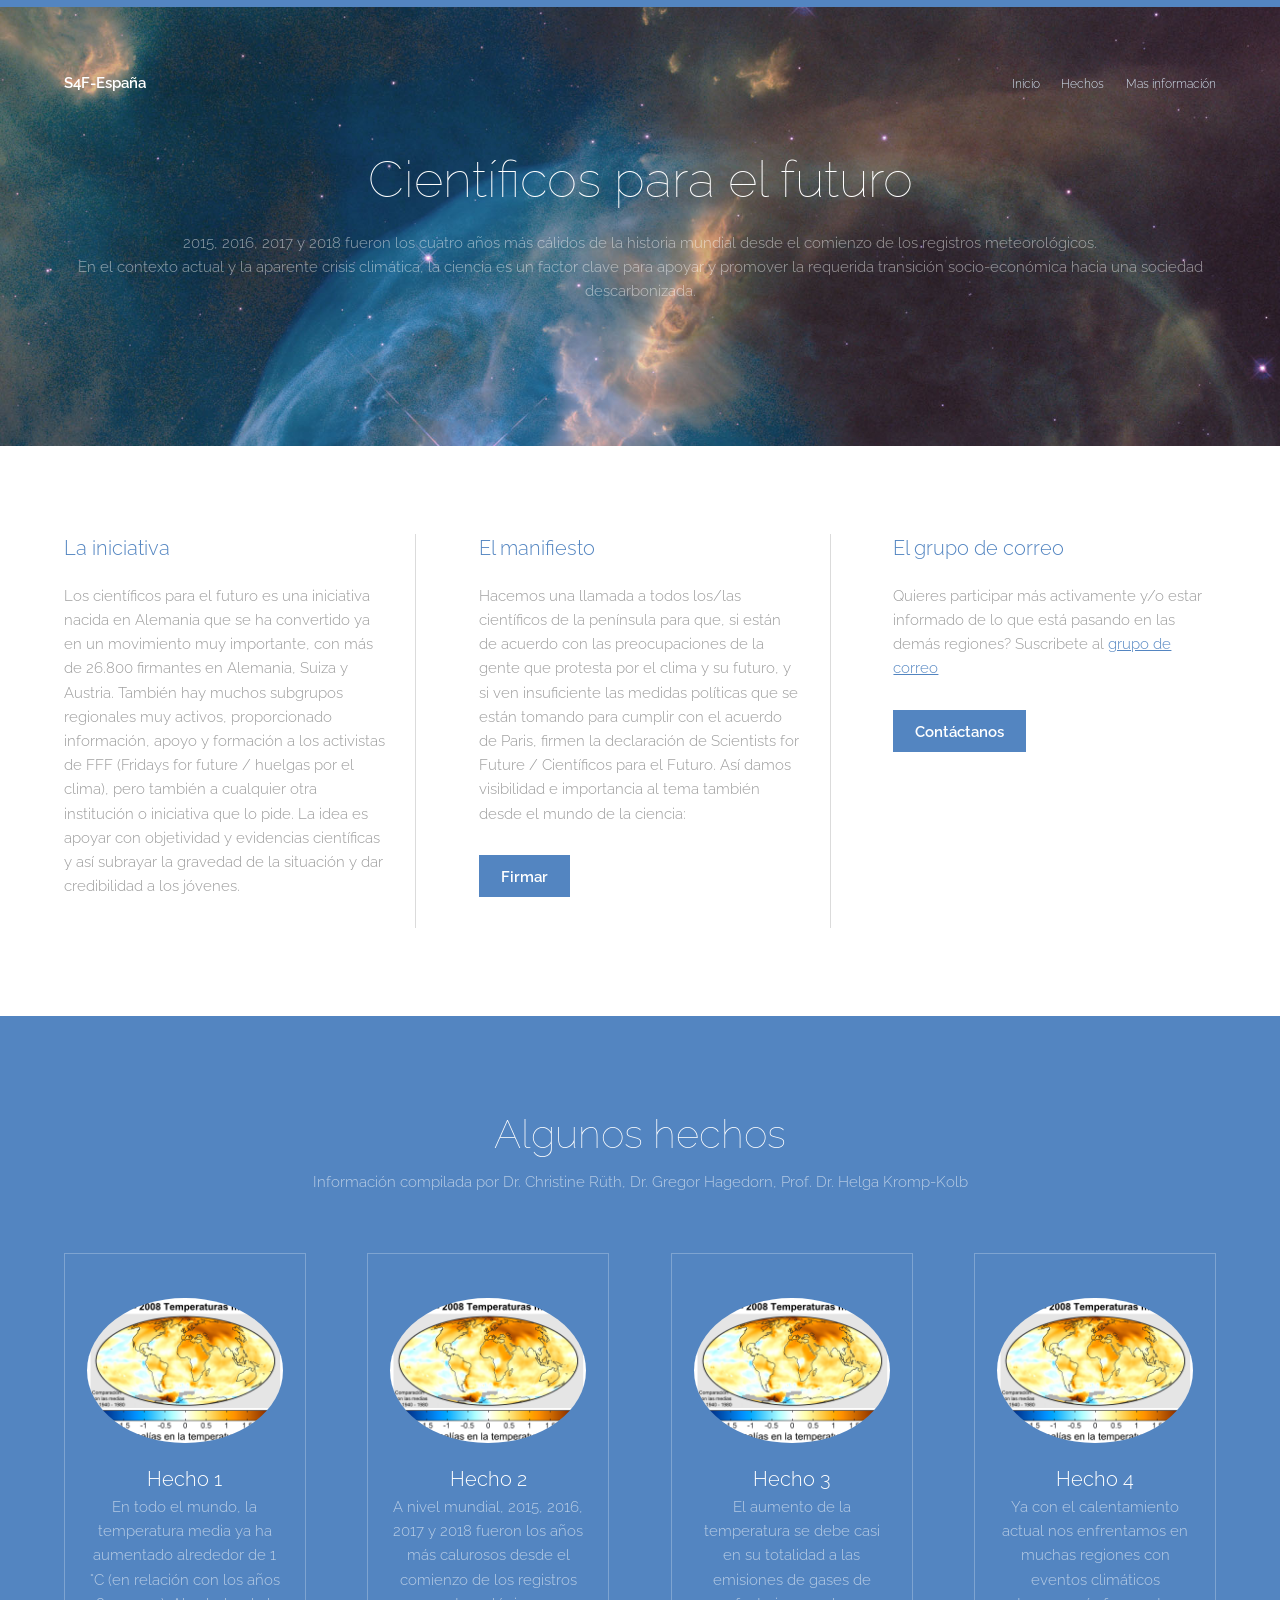
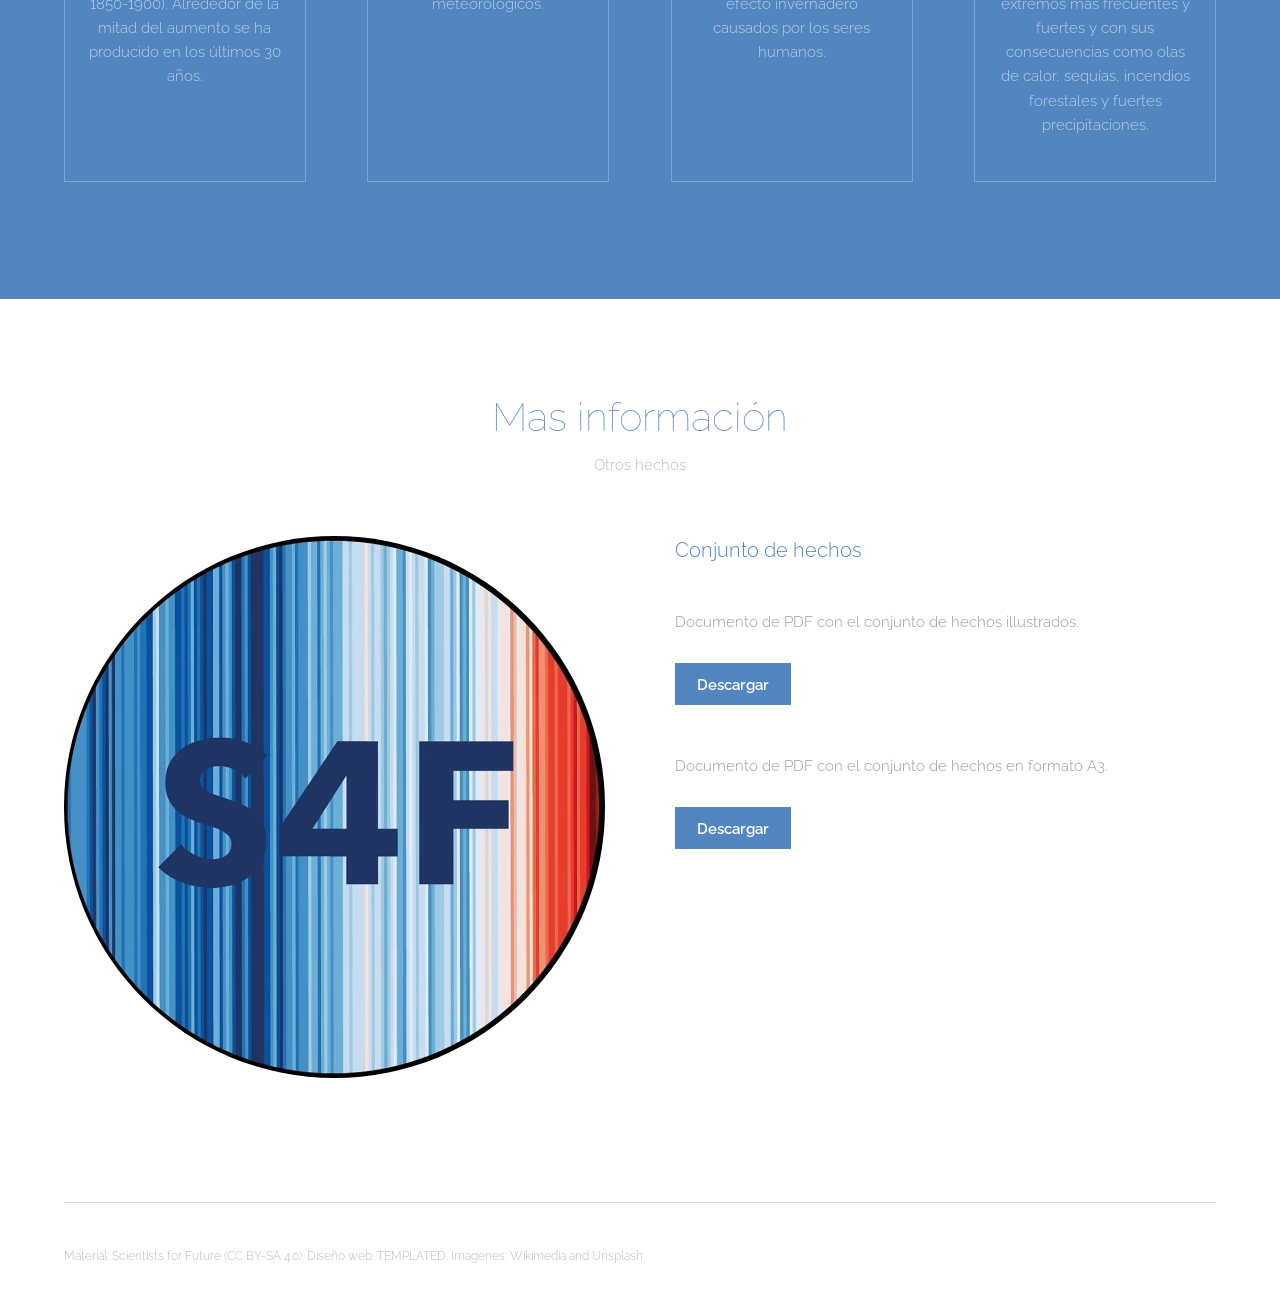
==== index.html @ 9f197648 "minor edits" ====
<!DOCTYPE HTML>
<!--
	Theory by TEMPLATED
	templated.co @templatedco
	Released for free under the Creative Commons Attribution 3.0 license (templated.co/license)
-->
<html>
	<head>
		<title> Científicos para el futuro - Scientists for Future Spain </title>
		<meta charset="utf-8" />
		<meta name="viewport" content="width=device-width, initial-scale=1" />
		<link rel="stylesheet" href="assets/css/main.css" />
	</head>
	<body>

		<!-- Header -->
			<header id="header">
				<div class="inner">
					<a href="index.html" class="logo">S4F-España</a>
					<nav id="nav">
						<a href="index.html">Inicio</a>
						<a href="generic.html">Hechos</a>
						<a href="elements.html">Mas información</a>
					</nav>
					<a href="#navPanel" class="navPanelToggle"><span class="fa fa-bars"></span></a>
				</div>
			</header>

		<!-- Banner -->
			<section id="banner">
				<h1>Científicos para el futuro</h1>
                        <!--<p>Una iniciativa de científicos que se preocupan por el futuro.</p>-->
                <p>
                2015, 2016, 2017 y 2018 fueron los cuatro años más cálidos 
                de la historia mundial desde el comienzo de los registros meteorológicos.
                <br/>
                En el contexto actual y la aparente crisis climática, la ciencia es un factor clave 
                para apoyar y promover la requerida transición socio-económica hacia una sociedad descarbonizada.
                </p>
			</section>

		<!-- One -->
			<section id="one" class="wrapper">
				<div class="inner">
					<div class="flex flex-3">
						<article>
							<header>
								<h3> La iniciativa </h3>
							</header>
							<p> 
                                Los científicos para el futuro es una iniciativa nacida en Alemania que se ha convertido ya en un movimiento muy importante, 
                                con más de 26.800 firmantes en Alemania, Suiza y Austria. También hay muchos subgrupos regionales muy activos, 
                                proporcionado información, apoyo y formación a los activistas de FFF (Fridays for future / huelgas por el clima), 
                                pero también a cualquier otra institución o iniciativa que lo pide. La idea es apoyar con objetividad y evidencias científicas 
                                y así subrayar la gravedad de la situación y dar credibilidad a los jóvenes.
                                </p>
							<footer>
                                <!--
								<a href="#" class="button special">More</a>
                                -->	
                            </footer>
						</article>
						<article>
							<header>
								<h3> El manifiesto </h3>
							</header>
							<p>
                            Hacemos una llamada a todos los/las científicos de la península para que, 
                            si están de acuerdo con las preocupaciones de la gente que protesta por el clima y su futuro, 
                            y si ven insuficiente las medidas políticas que se están tomando para cumplir con el acuerdo de Paris, 
                            firmen la declaración de Scientists for Future / Científicos para el Futuro. 
                            Así damos visibilidad e importancia al tema también desde el mundo de la ciencia:
                                </p>
							<footer>
								<a href="https://www.peticion.es/declaracion_scientists4future_espana" class="button special">Firmar</a>
							</footer>
						</article>
						<article>
							<header>
                                <!--<h3> Hecho <br /> 3 </h3> -->
								<h3> El grupo de correo </h3>
							</header>
							<p> 
                            Quieres participar más activamente y/o estar informado de lo que está pasando en las demás regiones?
                            Suscribete al <a href="https://groups.io/g/s4f-spain"> grupo de correo </a>
                            </p>
							<footer>
								<a href="https://groups.io/g/s4f-spain" class="button special"> Contáctanos </a> 
								<!-- <a href="mailto:s4f-spain+subscribe@groups.io" class="button special">Suscribete</a> -->
							</footer>
						</article>
					</div>
				</div>
			</section>

		<!-- Two -->
			<section id="two" class="wrapper style1 special">
				<div class="inner">
					<header>
						<h2>Algunos hechos</h2>
						<p>Información compilada por Dr. Christine Rüth, Dr. Gregor Hagedorn, Prof. Dr. Helga Kromp-Kolb</p>
					</header>
					<div class="flex flex-4">
						<div class="box person">
							<div class="image round">
								<img src="images/warming_map_es.png" alt="Person 1" />
							</div>
							<h3>Hecho 1</h3>
							<p>En todo el mundo, la temperatura media
                                 ya ha aumentado alrededor de 1 °C 
                                (en relación con los años 1850-1900). 

                                Alrededor de la mitad del aumento 
                                se ha producido en los últimos 30 años.</p>
						</div>
						<div class="box person">
							<div class="image round">
								<img src="images/warming_map_es.png" alt="Person 2" />
							</div>
							<h3>Hecho 2</h3>
							<p>A nivel mundial, 2015, 2016, 2017 y 2018 
                                fueron los años más calurosos desde 
                                el comienzo de los registros meteorológicos.</p>
						</div>
						<div class="box person">
							<div class="image round">
								<img src="images/warming_map_es.png" alt="Person 3" />
							</div>
							<h3>Hecho 3</h3>
							<p>El aumento de la temperatura 
                                se debe casi en su totalidad a las emisiones 
                                de gases de efecto invernadero causados 
                                por los seres humanos.</p>
						</div>
						<div class="box person">
							<div class="image round">
								<img src="images/warming_map_es.png" alt="Person 4" />
							</div>
							<h3>Hecho 4</h3>
							<p>
                            Ya con el calentamiento actual nos enfrentamos
                            en muchas regiones con eventos climáticos extremos
                            más frecuentes y fuertes y con sus consecuencias
                            como olas de calor, sequías, incendios forestales y fuertes precipitaciones.
                            </p>
						</div>
					</div>
				</div>
			</section>

		<!-- Three -->
			<section id="three" class="wrapper special">
				<div class="inner">
					<header class="align-center">
						<h2>Mas información</h2>
						<p>Otros hechos </p>
					</header>
					<div class="flex flex-2">
						<article>
							<!--<div class="image fit">
								<img src="images/pic01.jpg" alt="Pic 01" />
							</div>
                            -->
                            <div class="image fit">
							<div class="image round">
								<img src="images/s4f.jpg" alt="Person 4" />
							</div>
							</div>

                            <!--
							<header>
								<h3>Praesent placerat magna</h3>
							</header>
							<p>Praesent dapibus, neque id cursus faucibus, tortor neque egestas augue, eu vulputate magna eros eu erat. Aliquam erat volutpat. Nam dui mi, tincidunt quis, accumsan porttitor lorem ipsum.</p>
							<footer>
								<a href="#" class="button special">More</a>
							</footer>
                            -->
						</article>
						<article>
                                <!--
							<div class="image fit">
								<img src="images/pic02.jpg" alt="Pic 02" />
							</div>
                                -->
							<header>
								<h3>Conjunto de hechos</h3>
							</header>
                            <br/>
							<p>Documento de PDF con el conjunto de hechos illustrados.</p>
							<footer>
								<a href="images/s4f_hechos.pdf" class="button special">Descargar</a>
							</footer>
                            <br/>
                            <br/>
							<p>Documento de PDF con el conjunto de hechos en formato A3.</p>
							<footer>
								<a href="images/s4f_hechos_a3.pdf" class="button special">Descargar</a>
							</footer>

						</article>
					</div>
				</div>
			</section>

		<!-- Footer -->
			<footer id="footer">
				<div class="inner">
					<div class="flex">
						<div class="copyright">
                                <!--&copy; Untitled. Design: <a href="https://templated.co">TEMPLATED</a>. Images: <a href="https://unsplash.com">Unsplash</a>.-->
                                Material: 
                                <a href="https://www.scientists4future.org/">Scientists for Future (CC BY-SA 4.0)</a>. 
                                Diseño web: <a href="https://templated.co">TEMPLATED</a>. Imagenes: <a href="https://commons.wikimedia.org/">Wikimedia</a> and <a href="https://unsplash.com">Unsplash</a>.
						</div>
                        <!--
						<ul class="icons">
							<li><a href="#" class="icon fa-facebook"><span class="label">Facebook</span></a></li>
							<li><a href="#" class="icon fa-twitter"><span class="label">Twitter</span></a></li>
							<li><a href="#" class="icon fa-linkedin"><span class="label">linkedIn</span></a></li>
							<li><a href="#" class="icon fa-pinterest-p"><span class="label">Pinterest</span></a></li>
							<li><a href="#" class="icon fa-vimeo"><span class="label">Vimeo</span></a></li>
						</ul>
                        -->
					</div>
				</div>
			</footer>

		<!-- Scripts -->
			<script src="assets/js/jquery.min.js"></script>
			<script src="assets/js/skel.min.js"></script>
			<script src="assets/js/util.js"></script>
			<script src="assets/js/main.js"></script>

	</body>
</html>
---- assets/css/main.css ----
@charset "UTF-8";
@import url(font-awesome.min.css);
@import "https://fonts.googleapis.com/css?family=Raleway:100,300,600";

/*
	Theory by TEMPLATED
	templated.co @templatedco
	Released for free under the Creative Commons Attribution 3.0 license (templated.co/license)
*/

/* Reset */

	html, body, div, span, applet, object, iframe, h1, h2, h3, h4, h5, h6, p, blockquote, pre, a, abbr, acronym, address, big, cite, code, del, dfn, em, img, ins, kbd, q, s, samp, small, strike, strong, sub, sup, tt, var, b, u, i, center, dl, dt, dd, ol, ul, li, fieldset, form, label, legend, table, caption, tbody, tfoot, thead, tr, th, td, article, aside, canvas, details, embed, figure, figcaption, footer, header, hgroup, menu, nav, output, ruby, section, summary, time, mark, audio, video {
		margin: 0;
		padding: 0;
		border: 0;
		font-size: 100%;
		font: inherit;
		vertical-align: baseline;
	}

	article, aside, details, figcaption, figure, footer, header, hgroup, menu, nav, section {
		display: block;
	}

	body {
		line-height: 1;
	}

	ol, ul {
		list-style: none;
	}

	blockquote, q {
		quotes: none;
	}

	blockquote:before, blockquote:after, q:before, q:after {
		content: '';
		content: none;
	}

	table {
		border-collapse: collapse;
		border-spacing: 0;
	}

	body {
		-webkit-text-size-adjust: none;
	}

/* Box Model */

	*, *:before, *:after {
		-moz-box-sizing: border-box;
		-webkit-box-sizing: border-box;
		box-sizing: border-box;
	}

/* Containers */

	.container {
		margin-left: auto;
		margin-right: auto;
	}

	.container.\31 25\25 {
		width: 100%;
		max-width: 100em;
		min-width: 80em;
	}

	.container.\37 5\25 {
		width: 60em;
	}

	.container.\35 0\25 {
		width: 40em;
	}

	.container.\32 5\25 {
		width: 20em;
	}

	.container {
		width: 80em;
	}

	@media screen and (max-width: 1680px) {

		.container.\31 25\25 {
			width: 100%;
			max-width: 100em;
			min-width: 80em;
		}

		.container.\37 5\25 {
			width: 60em;
		}

		.container.\35 0\25 {
			width: 40em;
		}

		.container.\32 5\25 {
			width: 20em;
		}

		.container {
			width: 80em;
		}

	}

	@media screen and (max-width: 1280px) {

		.container.\31 25\25 {
			width: 100%;
			max-width: 81.25em;
			min-width: 65em;
		}

		.container.\37 5\25 {
			width: 48.75em;
		}

		.container.\35 0\25 {
			width: 32.5em;
		}

		.container.\32 5\25 {
			width: 16.25em;
		}

		.container {
			width: 65em;
		}

	}

	@media screen and (max-width: 980px) {

		.container.\31 25\25 {
			width: 100%;
			max-width: 112.5%;
			min-width: 90%;
		}

		.container.\37 5\25 {
			width: 67.5%;
		}

		.container.\35 0\25 {
			width: 45%;
		}

		.container.\32 5\25 {
			width: 22.5%;
		}

		.container {
			width: 90%;
		}

	}

	@media screen and (max-width: 736px) {

		.container.\31 25\25 {
			width: 100%;
			max-width: 112.5%;
			min-width: 90%;
		}

		.container.\37 5\25 {
			width: 67.5%;
		}

		.container.\35 0\25 {
			width: 45%;
		}

		.container.\32 5\25 {
			width: 22.5%;
		}

		.container {
			width: 90% !important;
		}

	}

	@media screen and (max-width: 480px) {

		.container.\31 25\25 {
			width: 100%;
			max-width: 112.5%;
			min-width: 90%;
		}

		.container.\37 5\25 {
			width: 67.5%;
		}

		.container.\35 0\25 {
			width: 45%;
		}

		.container.\32 5\25 {
			width: 22.5%;
		}

		.container {
			width: 90% !important;
		}

	}

/* Grid */

	.row {
		border-bottom: solid 1px transparent;
		-moz-box-sizing: border-box;
		-webkit-box-sizing: border-box;
		box-sizing: border-box;
	}

	.row > * {
		float: left;
		-moz-box-sizing: border-box;
		-webkit-box-sizing: border-box;
		box-sizing: border-box;
	}

	.row:after, .row:before {
		content: '';
		display: block;
		clear: both;
		height: 0;
	}

	.row.uniform > * > :first-child {
		margin-top: 0;
	}

	.row.uniform > * > :last-child {
		margin-bottom: 0;
	}

	.row.\30 \25 > * {
		padding: 0 0 0 0em;
	}

	.row.\30 \25 {
		margin: 0 0 -1px 0em;
	}

	.row.uniform.\30 \25 > * {
		padding: 0em 0 0 0em;
	}

	.row.uniform.\30 \25 {
		margin: 0em 0 -1px 0em;
	}

	.row > * {
		padding: 0 0 0 2em;
	}

	.row {
		margin: 0 0 -1px -2em;
	}

	.row.uniform > * {
		padding: 2em 0 0 2em;
	}

	.row.uniform {
		margin: -2em 0 -1px -2em;
	}

	.row.\32 00\25 > * {
		padding: 0 0 0 4em;
	}

	.row.\32 00\25 {
		margin: 0 0 -1px -4em;
	}

	.row.uniform.\32 00\25 > * {
		padding: 4em 0 0 4em;
	}

	.row.uniform.\32 00\25 {
		margin: -4em 0 -1px -4em;
	}

	.row.\31 50\25 > * {
		padding: 0 0 0 3em;
	}

	.row.\31 50\25 {
		margin: 0 0 -1px -3em;
	}

	.row.uniform.\31 50\25 > * {
		padding: 3em 0 0 3em;
	}

	.row.uniform.\31 50\25 {
		margin: -3em 0 -1px -3em;
	}

	.row.\35 0\25 > * {
		padding: 0 0 0 1em;
	}

	.row.\35 0\25 {
		margin: 0 0 -1px -1em;
	}

	.row.uniform.\35 0\25 > * {
		padding: 1em 0 0 1em;
	}

	.row.uniform.\35 0\25 {
		margin: -1em 0 -1px -1em;
	}

	.row.\32 5\25 > * {
		padding: 0 0 0 0.5em;
	}

	.row.\32 5\25 {
		margin: 0 0 -1px -0.5em;
	}

	.row.uniform.\32 5\25 > * {
		padding: 0.5em 0 0 0.5em;
	}

	.row.uniform.\32 5\25 {
		margin: -0.5em 0 -1px -0.5em;
	}

	.\31 2u, .\31 2u\24 {
		width: 100%;
		clear: none;
		margin-left: 0;
	}

	.\31 1u, .\31 1u\24 {
		width: 91.6666666667%;
		clear: none;
		margin-left: 0;
	}

	.\31 0u, .\31 0u\24 {
		width: 83.3333333333%;
		clear: none;
		margin-left: 0;
	}

	.\39 u, .\39 u\24 {
		width: 75%;
		clear: none;
		margin-left: 0;
	}

	.\38 u, .\38 u\24 {
		width: 66.6666666667%;
		clear: none;
		margin-left: 0;
	}

	.\37 u, .\37 u\24 {
		width: 58.3333333333%;
		clear: none;
		margin-left: 0;
	}

	.\36 u, .\36 u\24 {
		width: 50%;
		clear: none;
		margin-left: 0;
	}

	.\35 u, .\35 u\24 {
		width: 41.6666666667%;
		clear: none;
		margin-left: 0;
	}

	.\34 u, .\34 u\24 {
		width: 33.3333333333%;
		clear: none;
		margin-left: 0;
	}

	.\33 u, .\33 u\24 {
		width: 25%;
		clear: none;
		margin-left: 0;
	}

	.\32 u, .\32 u\24 {
		width: 16.6666666667%;
		clear: none;
		margin-left: 0;
	}

	.\31 u, .\31 u\24 {
		width: 8.3333333333%;
		clear: none;
		margin-left: 0;
	}

	.\31 2u\24 + *,
	.\31 1u\24 + *,
	.\31 0u\24 + *,
	.\39 u\24 + *,
	.\38 u\24 + *,
	.\37 u\24 + *,
	.\36 u\24 + *,
	.\35 u\24 + *,
	.\34 u\24 + *,
	.\33 u\24 + *,
	.\32 u\24 + *,
	.\31 u\24 + * {
		clear: left;
	}

	.\-11u {
		margin-left: 91.66667%;
	}

	.\-10u {
		margin-left: 83.33333%;
	}

	.\-9u {
		margin-left: 75%;
	}

	.\-8u {
		margin-left: 66.66667%;
	}

	.\-7u {
		margin-left: 58.33333%;
	}

	.\-6u {
		margin-left: 50%;
	}

	.\-5u {
		margin-left: 41.66667%;
	}

	.\-4u {
		margin-left: 33.33333%;
	}

	.\-3u {
		margin-left: 25%;
	}

	.\-2u {
		margin-left: 16.66667%;
	}

	.\-1u {
		margin-left: 8.33333%;
	}

	@media screen and (max-width: 1680px) {

		.row > * {
			padding: 0 0 0 2em;
		}

		.row {
			margin: 0 0 -1px -2em;
		}

		.row.uniform > * {
			padding: 2em 0 0 2em;
		}

		.row.uniform {
			margin: -2em 0 -1px -2em;
		}

		.row.\32 00\25 > * {
			padding: 0 0 0 4em;
		}

		.row.\32 00\25 {
			margin: 0 0 -1px -4em;
		}

		.row.uniform.\32 00\25 > * {
			padding: 4em 0 0 4em;
		}

		.row.uniform.\32 00\25 {
			margin: -4em 0 -1px -4em;
		}

		.row.\31 50\25 > * {
			padding: 0 0 0 3em;
		}

		.row.\31 50\25 {
			margin: 0 0 -1px -3em;
		}

		.row.uniform.\31 50\25 > * {
			padding: 3em 0 0 3em;
		}

		.row.uniform.\31 50\25 {
			margin: -3em 0 -1px -3em;
		}

		.row.\35 0\25 > * {
			padding: 0 0 0 1em;
		}

		.row.\35 0\25 {
			margin: 0 0 -1px -1em;
		}

		.row.uniform.\35 0\25 > * {
			padding: 1em 0 0 1em;
		}

		.row.uniform.\35 0\25 {
			margin: -1em 0 -1px -1em;
		}

		.row.\32 5\25 > * {
			padding: 0 0 0 0.5em;
		}

		.row.\32 5\25 {
			margin: 0 0 -1px -0.5em;
		}

		.row.uniform.\32 5\25 > * {
			padding: 0.5em 0 0 0.5em;
		}

		.row.uniform.\32 5\25 {
			margin: -0.5em 0 -1px -0.5em;
		}

		.\31 2u\28xlarge\29, .\31 2u\24\28xlarge\29 {
			width: 100%;
			clear: none;
			margin-left: 0;
		}

		.\31 1u\28xlarge\29, .\31 1u\24\28xlarge\29 {
			width: 91.6666666667%;
			clear: none;
			margin-left: 0;
		}

		.\31 0u\28xlarge\29, .\31 0u\24\28xlarge\29 {
			width: 83.3333333333%;
			clear: none;
			margin-left: 0;
		}

		.\39 u\28xlarge\29, .\39 u\24\28xlarge\29 {
			width: 75%;
			clear: none;
			margin-left: 0;
		}

		.\38 u\28xlarge\29, .\38 u\24\28xlarge\29 {
			width: 66.6666666667%;
			clear: none;
			margin-left: 0;
		}

		.\37 u\28xlarge\29, .\37 u\24\28xlarge\29 {
			width: 58.3333333333%;
			clear: none;
			margin-left: 0;
		}

		.\36 u\28xlarge\29, .\36 u\24\28xlarge\29 {
			width: 50%;
			clear: none;
			margin-left: 0;
		}

		.\35 u\28xlarge\29, .\35 u\24\28xlarge\29 {
			width: 41.6666666667%;
			clear: none;
			margin-left: 0;
		}

		.\34 u\28xlarge\29, .\34 u\24\28xlarge\29 {
			width: 33.3333333333%;
			clear: none;
			margin-left: 0;
		}

		.\33 u\28xlarge\29, .\33 u\24\28xlarge\29 {
			width: 25%;
			clear: none;
			margin-left: 0;
		}

		.\32 u\28xlarge\29, .\32 u\24\28xlarge\29 {
			width: 16.6666666667%;
			clear: none;
			margin-left: 0;
		}

		.\31 u\28xlarge\29, .\31 u\24\28xlarge\29 {
			width: 8.3333333333%;
			clear: none;
			margin-left: 0;
		}

		.\31 2u\24\28xlarge\29 + *,
		.\31 1u\24\28xlarge\29 + *,
		.\31 0u\24\28xlarge\29 + *,
		.\39 u\24\28xlarge\29 + *,
		.\38 u\24\28xlarge\29 + *,
		.\37 u\24\28xlarge\29 + *,
		.\36 u\24\28xlarge\29 + *,
		.\35 u\24\28xlarge\29 + *,
		.\34 u\24\28xlarge\29 + *,
		.\33 u\24\28xlarge\29 + *,
		.\32 u\24\28xlarge\29 + *,
		.\31 u\24\28xlarge\29 + * {
			clear: left;
		}

		.\-11u\28xlarge\29 {
			margin-left: 91.66667%;
		}

		.\-10u\28xlarge\29 {
			margin-left: 83.33333%;
		}

		.\-9u\28xlarge\29 {
			margin-left: 75%;
		}

		.\-8u\28xlarge\29 {
			margin-left: 66.66667%;
		}

		.\-7u\28xlarge\29 {
			margin-left: 58.33333%;
		}

		.\-6u\28xlarge\29 {
			margin-left: 50%;
		}

		.\-5u\28xlarge\29 {
			margin-left: 41.66667%;
		}

		.\-4u\28xlarge\29 {
			margin-left: 33.33333%;
		}

		.\-3u\28xlarge\29 {
			margin-left: 25%;
		}

		.\-2u\28xlarge\29 {
			margin-left: 16.66667%;
		}

		.\-1u\28xlarge\29 {
			margin-left: 8.33333%;
		}

	}

	@media screen and (max-width: 1280px) {

		.row > * {
			padding: 0 0 0 1.5em;
		}

		.row {
			margin: 0 0 -1px -1.5em;
		}

		.row.uniform > * {
			padding: 1.5em 0 0 1.5em;
		}

		.row.uniform {
			margin: -1.5em 0 -1px -1.5em;
		}

		.row.\32 00\25 > * {
			padding: 0 0 0 3em;
		}

		.row.\32 00\25 {
			margin: 0 0 -1px -3em;
		}

		.row.uniform.\32 00\25 > * {
			padding: 3em 0 0 3em;
		}

		.row.uniform.\32 00\25 {
			margin: -3em 0 -1px -3em;
		}

		.row.\31 50\25 > * {
			padding: 0 0 0 2.25em;
		}

		.row.\31 50\25 {
			margin: 0 0 -1px -2.25em;
		}

		.row.uniform.\31 50\25 > * {
			padding: 2.25em 0 0 2.25em;
		}

		.row.uniform.\31 50\25 {
			margin: -2.25em 0 -1px -2.25em;
		}

		.row.\35 0\25 > * {
			padding: 0 0 0 0.75em;
		}

		.row.\35 0\25 {
			margin: 0 0 -1px -0.75em;
		}

		.row.uniform.\35 0\25 > * {
			padding: 0.75em 0 0 0.75em;
		}

		.row.uniform.\35 0\25 {
			margin: -0.75em 0 -1px -0.75em;
		}

		.row.\32 5\25 > * {
			padding: 0 0 0 0.375em;
		}

		.row.\32 5\25 {
			margin: 0 0 -1px -0.375em;
		}

		.row.uniform.\32 5\25 > * {
			padding: 0.375em 0 0 0.375em;
		}

		.row.uniform.\32 5\25 {
			margin: -0.375em 0 -1px -0.375em;
		}

		.\31 2u\28large\29, .\31 2u\24\28large\29 {
			width: 100%;
			clear: none;
			margin-left: 0;
		}

		.\31 1u\28large\29, .\31 1u\24\28large\29 {
			width: 91.6666666667%;
			clear: none;
			margin-left: 0;
		}

		.\31 0u\28large\29, .\31 0u\24\28large\29 {
			width: 83.3333333333%;
			clear: none;
			margin-left: 0;
		}

		.\39 u\28large\29, .\39 u\24\28large\29 {
			width: 75%;
			clear: none;
			margin-left: 0;
		}

		.\38 u\28large\29, .\38 u\24\28large\29 {
			width: 66.6666666667%;
			clear: none;
			margin-left: 0;
		}

		.\37 u\28large\29, .\37 u\24\28large\29 {
			width: 58.3333333333%;
			clear: none;
			margin-left: 0;
		}

		.\36 u\28large\29, .\36 u\24\28large\29 {
			width: 50%;
			clear: none;
			margin-left: 0;
		}

		.\35 u\28large\29, .\35 u\24\28large\29 {
			width: 41.6666666667%;
			clear: none;
			margin-left: 0;
		}

		.\34 u\28large\29, .\34 u\24\28large\29 {
			width: 33.3333333333%;
			clear: none;
			margin-left: 0;
		}

		.\33 u\28large\29, .\33 u\24\28large\29 {
			width: 25%;
			clear: none;
			margin-left: 0;
		}

		.\32 u\28large\29, .\32 u\24\28large\29 {
			width: 16.6666666667%;
			clear: none;
			margin-left: 0;
		}

		.\31 u\28large\29, .\31 u\24\28large\29 {
			width: 8.3333333333%;
			clear: none;
			margin-left: 0;
		}

		.\31 2u\24\28large\29 + *,
		.\31 1u\24\28large\29 + *,
		.\31 0u\24\28large\29 + *,
		.\39 u\24\28large\29 + *,
		.\38 u\24\28large\29 + *,
		.\37 u\24\28large\29 + *,
		.\36 u\24\28large\29 + *,
		.\35 u\24\28large\29 + *,
		.\34 u\24\28large\29 + *,
		.\33 u\24\28large\29 + *,
		.\32 u\24\28large\29 + *,
		.\31 u\24\28large\29 + * {
			clear: left;
		}

		.\-11u\28large\29 {
			margin-left: 91.66667%;
		}

		.\-10u\28large\29 {
			margin-left: 83.33333%;
		}

		.\-9u\28large\29 {
			margin-left: 75%;
		}

		.\-8u\28large\29 {
			margin-left: 66.66667%;
		}

		.\-7u\28large\29 {
			margin-left: 58.33333%;
		}

		.\-6u\28large\29 {
			margin-left: 50%;
		}

		.\-5u\28large\29 {
			margin-left: 41.66667%;
		}

		.\-4u\28large\29 {
			margin-left: 33.33333%;
		}

		.\-3u\28large\29 {
			margin-left: 25%;
		}

		.\-2u\28large\29 {
			margin-left: 16.66667%;
		}

		.\-1u\28large\29 {
			margin-left: 8.33333%;
		}

	}

	@media screen and (max-width: 980px) {

		.row > * {
			padding: 0 0 0 1.5em;
		}

		.row {
			margin: 0 0 -1px -1.5em;
		}

		.row.uniform > * {
			padding: 1.5em 0 0 1.5em;
		}

		.row.uniform {
			margin: -1.5em 0 -1px -1.5em;
		}

		.row.\32 00\25 > * {
			padding: 0 0 0 3em;
		}

		.row.\32 00\25 {
			margin: 0 0 -1px -3em;
		}

		.row.uniform.\32 00\25 > * {
			padding: 3em 0 0 3em;
		}

		.row.uniform.\32 00\25 {
			margin: -3em 0 -1px -3em;
		}

		.row.\31 50\25 > * {
			padding: 0 0 0 2.25em;
		}

		.row.\31 50\25 {
			margin: 0 0 -1px -2.25em;
		}

		.row.uniform.\31 50\25 > * {
			padding: 2.25em 0 0 2.25em;
		}

		.row.uniform.\31 50\25 {
			margin: -2.25em 0 -1px -2.25em;
		}

		.row.\35 0\25 > * {
			padding: 0 0 0 0.75em;
		}

		.row.\35 0\25 {
			margin: 0 0 -1px -0.75em;
		}

		.row.uniform.\35 0\25 > * {
			padding: 0.75em 0 0 0.75em;
		}

		.row.uniform.\35 0\25 {
			margin: -0.75em 0 -1px -0.75em;
		}

		.row.\32 5\25 > * {
			padding: 0 0 0 0.375em;
		}

		.row.\32 5\25 {
			margin: 0 0 -1px -0.375em;
		}

		.row.uniform.\32 5\25 > * {
			padding: 0.375em 0 0 0.375em;
		}

		.row.uniform.\32 5\25 {
			margin: -0.375em 0 -1px -0.375em;
		}

		.\31 2u\28medium\29, .\31 2u\24\28medium\29 {
			width: 100%;
			clear: none;
			margin-left: 0;
		}

		.\31 1u\28medium\29, .\31 1u\24\28medium\29 {
			width: 91.6666666667%;
			clear: none;
			margin-left: 0;
		}

		.\31 0u\28medium\29, .\31 0u\24\28medium\29 {
			width: 83.3333333333%;
			clear: none;
			margin-left: 0;
		}

		.\39 u\28medium\29, .\39 u\24\28medium\29 {
			width: 75%;
			clear: none;
			margin-left: 0;
		}

		.\38 u\28medium\29, .\38 u\24\28medium\29 {
			width: 66.6666666667%;
			clear: none;
			margin-left: 0;
		}

		.\37 u\28medium\29, .\37 u\24\28medium\29 {
			width: 58.3333333333%;
			clear: none;
			margin-left: 0;
		}

		.\36 u\28medium\29, .\36 u\24\28medium\29 {
			width: 50%;
			clear: none;
			margin-left: 0;
		}

		.\35 u\28medium\29, .\35 u\24\28medium\29 {
			width: 41.6666666667%;
			clear: none;
			margin-left: 0;
		}

		.\34 u\28medium\29, .\34 u\24\28medium\29 {
			width: 33.3333333333%;
			clear: none;
			margin-left: 0;
		}

		.\33 u\28medium\29, .\33 u\24\28medium\29 {
			width: 25%;
			clear: none;
			margin-left: 0;
		}

		.\32 u\28medium\29, .\32 u\24\28medium\29 {
			width: 16.6666666667%;
			clear: none;
			margin-left: 0;
		}

		.\31 u\28medium\29, .\31 u\24\28medium\29 {
			width: 8.3333333333%;
			clear: none;
			margin-left: 0;
		}

		.\31 2u\24\28medium\29 + *,
		.\31 1u\24\28medium\29 + *,
		.\31 0u\24\28medium\29 + *,
		.\39 u\24\28medium\29 + *,
		.\38 u\24\28medium\29 + *,
		.\37 u\24\28medium\29 + *,
		.\36 u\24\28medium\29 + *,
		.\35 u\24\28medium\29 + *,
		.\34 u\24\28medium\29 + *,
		.\33 u\24\28medium\29 + *,
		.\32 u\24\28medium\29 + *,
		.\31 u\24\28medium\29 + * {
			clear: left;
		}

		.\-11u\28medium\29 {
			margin-left: 91.66667%;
		}

		.\-10u\28medium\29 {
			margin-left: 83.33333%;
		}

		.\-9u\28medium\29 {
			margin-left: 75%;
		}

		.\-8u\28medium\29 {
			margin-left: 66.66667%;
		}

		.\-7u\28medium\29 {
			margin-left: 58.33333%;
		}

		.\-6u\28medium\29 {
			margin-left: 50%;
		}

		.\-5u\28medium\29 {
			margin-left: 41.66667%;
		}

		.\-4u\28medium\29 {
			margin-left: 33.33333%;
		}

		.\-3u\28medium\29 {
			margin-left: 25%;
		}

		.\-2u\28medium\29 {
			margin-left: 16.66667%;
		}

		.\-1u\28medium\29 {
			margin-left: 8.33333%;
		}

	}

	@media screen and (max-width: 736px) {

		.row > * {
			padding: 0 0 0 1.25em;
		}

		.row {
			margin: 0 0 -1px -1.25em;
		}

		.row.uniform > * {
			padding: 1.25em 0 0 1.25em;
		}

		.row.uniform {
			margin: -1.25em 0 -1px -1.25em;
		}

		.row.\32 00\25 > * {
			padding: 0 0 0 2.5em;
		}

		.row.\32 00\25 {
			margin: 0 0 -1px -2.5em;
		}

		.row.uniform.\32 00\25 > * {
			padding: 2.5em 0 0 2.5em;
		}

		.row.uniform.\32 00\25 {
			margin: -2.5em 0 -1px -2.5em;
		}

		.row.\31 50\25 > * {
			padding: 0 0 0 1.875em;
		}

		.row.\31 50\25 {
			margin: 0 0 -1px -1.875em;
		}

		.row.uniform.\31 50\25 > * {
			padding: 1.875em 0 0 1.875em;
		}

		.row.uniform.\31 50\25 {
			margin: -1.875em 0 -1px -1.875em;
		}

		.row.\35 0\25 > * {
			padding: 0 0 0 0.625em;
		}

		.row.\35 0\25 {
			margin: 0 0 -1px -0.625em;
		}

		.row.uniform.\35 0\25 > * {
			padding: 0.625em 0 0 0.625em;
		}

		.row.uniform.\35 0\25 {
			margin: -0.625em 0 -1px -0.625em;
		}

		.row.\32 5\25 > * {
			padding: 0 0 0 0.3125em;
		}

		.row.\32 5\25 {
			margin: 0 0 -1px -0.3125em;
		}

		.row.uniform.\32 5\25 > * {
			padding: 0.3125em 0 0 0.3125em;
		}

		.row.uniform.\32 5\25 {
			margin: -0.3125em 0 -1px -0.3125em;
		}

		.\31 2u\28small\29, .\31 2u\24\28small\29 {
			width: 100%;
			clear: none;
			margin-left: 0;
		}

		.\31 1u\28small\29, .\31 1u\24\28small\29 {
			width: 91.6666666667%;
			clear: none;
			margin-left: 0;
		}

		.\31 0u\28small\29, .\31 0u\24\28small\29 {
			width: 83.3333333333%;
			clear: none;
			margin-left: 0;
		}

		.\39 u\28small\29, .\39 u\24\28small\29 {
			width: 75%;
			clear: none;
			margin-left: 0;
		}

		.\38 u\28small\29, .\38 u\24\28small\29 {
			width: 66.6666666667%;
			clear: none;
			margin-left: 0;
		}

		.\37 u\28small\29, .\37 u\24\28small\29 {
			width: 58.3333333333%;
			clear: none;
			margin-left: 0;
		}

		.\36 u\28small\29, .\36 u\24\28small\29 {
			width: 50%;
			clear: none;
			margin-left: 0;
		}

		.\35 u\28small\29, .\35 u\24\28small\29 {
			width: 41.6666666667%;
			clear: none;
			margin-left: 0;
		}

		.\34 u\28small\29, .\34 u\24\28small\29 {
			width: 33.3333333333%;
			clear: none;
			margin-left: 0;
		}

		.\33 u\28small\29, .\33 u\24\28small\29 {
			width: 25%;
			clear: none;
			margin-left: 0;
		}

		.\32 u\28small\29, .\32 u\24\28small\29 {
			width: 16.6666666667%;
			clear: none;
			margin-left: 0;
		}

		.\31 u\28small\29, .\31 u\24\28small\29 {
			width: 8.3333333333%;
			clear: none;
			margin-left: 0;
		}

		.\31 2u\24\28small\29 + *,
		.\31 1u\24\28small\29 + *,
		.\31 0u\24\28small\29 + *,
		.\39 u\24\28small\29 + *,
		.\38 u\24\28small\29 + *,
		.\37 u\24\28small\29 + *,
		.\36 u\24\28small\29 + *,
		.\35 u\24\28small\29 + *,
		.\34 u\24\28small\29 + *,
		.\33 u\24\28small\29 + *,
		.\32 u\24\28small\29 + *,
		.\31 u\24\28small\29 + * {
			clear: left;
		}

		.\-11u\28small\29 {
			margin-left: 91.66667%;
		}

		.\-10u\28small\29 {
			margin-left: 83.33333%;
		}

		.\-9u\28small\29 {
			margin-left: 75%;
		}

		.\-8u\28small\29 {
			margin-left: 66.66667%;
		}

		.\-7u\28small\29 {
			margin-left: 58.33333%;
		}

		.\-6u\28small\29 {
			margin-left: 50%;
		}

		.\-5u\28small\29 {
			margin-left: 41.66667%;
		}

		.\-4u\28small\29 {
			margin-left: 33.33333%;
		}

		.\-3u\28small\29 {
			margin-left: 25%;
		}

		.\-2u\28small\29 {
			margin-left: 16.66667%;
		}

		.\-1u\28small\29 {
			margin-left: 8.33333%;
		}

	}

	@media screen and (max-width: 480px) {

		.row > * {
			padding: 0 0 0 1.25em;
		}

		.row {
			margin: 0 0 -1px -1.25em;
		}

		.row.uniform > * {
			padding: 1.25em 0 0 1.25em;
		}

		.row.uniform {
			margin: -1.25em 0 -1px -1.25em;
		}

		.row.\32 00\25 > * {
			padding: 0 0 0 2.5em;
		}

		.row.\32 00\25 {
			margin: 0 0 -1px -2.5em;
		}

		.row.uniform.\32 00\25 > * {
			padding: 2.5em 0 0 2.5em;
		}

		.row.uniform.\32 00\25 {
			margin: -2.5em 0 -1px -2.5em;
		}

		.row.\31 50\25 > * {
			padding: 0 0 0 1.875em;
		}

		.row.\31 50\25 {
			margin: 0 0 -1px -1.875em;
		}

		.row.uniform.\31 50\25 > * {
			padding: 1.875em 0 0 1.875em;
		}

		.row.uniform.\31 50\25 {
			margin: -1.875em 0 -1px -1.875em;
		}

		.row.\35 0\25 > * {
			padding: 0 0 0 0.625em;
		}

		.row.\35 0\25 {
			margin: 0 0 -1px -0.625em;
		}

		.row.uniform.\35 0\25 > * {
			padding: 0.625em 0 0 0.625em;
		}

		.row.uniform.\35 0\25 {
			margin: -0.625em 0 -1px -0.625em;
		}

		.row.\32 5\25 > * {
			padding: 0 0 0 0.3125em;
		}

		.row.\32 5\25 {
			margin: 0 0 -1px -0.3125em;
		}

		.row.uniform.\32 5\25 > * {
			padding: 0.3125em 0 0 0.3125em;
		}

		.row.uniform.\32 5\25 {
			margin: -0.3125em 0 -1px -0.3125em;
		}

		.\31 2u\28xsmall\29, .\31 2u\24\28xsmall\29 {
			width: 100%;
			clear: none;
			margin-left: 0;
		}

		.\31 1u\28xsmall\29, .\31 1u\24\28xsmall\29 {
			width: 91.6666666667%;
			clear: none;
			margin-left: 0;
		}

		.\31 0u\28xsmall\29, .\31 0u\24\28xsmall\29 {
			width: 83.3333333333%;
			clear: none;
			margin-left: 0;
		}

		.\39 u\28xsmall\29, .\39 u\24\28xsmall\29 {
			width: 75%;
			clear: none;
			margin-left: 0;
		}

		.\38 u\28xsmall\29, .\38 u\24\28xsmall\29 {
			width: 66.6666666667%;
			clear: none;
			margin-left: 0;
		}

		.\37 u\28xsmall\29, .\37 u\24\28xsmall\29 {
			width: 58.3333333333%;
			clear: none;
			margin-left: 0;
		}

		.\36 u\28xsmall\29, .\36 u\24\28xsmall\29 {
			width: 50%;
			clear: none;
			margin-left: 0;
		}

		.\35 u\28xsmall\29, .\35 u\24\28xsmall\29 {
			width: 41.6666666667%;
			clear: none;
			margin-left: 0;
		}

		.\34 u\28xsmall\29, .\34 u\24\28xsmall\29 {
			width: 33.3333333333%;
			clear: none;
			margin-left: 0;
		}

		.\33 u\28xsmall\29, .\33 u\24\28xsmall\29 {
			width: 25%;
			clear: none;
			margin-left: 0;
		}

		.\32 u\28xsmall\29, .\32 u\24\28xsmall\29 {
			width: 16.6666666667%;
			clear: none;
			margin-left: 0;
		}

		.\31 u\28xsmall\29, .\31 u\24\28xsmall\29 {
			width: 8.3333333333%;
			clear: none;
			margin-left: 0;
		}

		.\31 2u\24\28xsmall\29 + *,
		.\31 1u\24\28xsmall\29 + *,
		.\31 0u\24\28xsmall\29 + *,
		.\39 u\24\28xsmall\29 + *,
		.\38 u\24\28xsmall\29 + *,
		.\37 u\24\28xsmall\29 + *,
		.\36 u\24\28xsmall\29 + *,
		.\35 u\24\28xsmall\29 + *,
		.\34 u\24\28xsmall\29 + *,
		.\33 u\24\28xsmall\29 + *,
		.\32 u\24\28xsmall\29 + *,
		.\31 u\24\28xsmall\29 + * {
			clear: left;
		}

		.\-11u\28xsmall\29 {
			margin-left: 91.66667%;
		}

		.\-10u\28xsmall\29 {
			margin-left: 83.33333%;
		}

		.\-9u\28xsmall\29 {
			margin-left: 75%;
		}

		.\-8u\28xsmall\29 {
			margin-left: 66.66667%;
		}

		.\-7u\28xsmall\29 {
			margin-left: 58.33333%;
		}

		.\-6u\28xsmall\29 {
			margin-left: 50%;
		}

		.\-5u\28xsmall\29 {
			margin-left: 41.66667%;
		}

		.\-4u\28xsmall\29 {
			margin-left: 33.33333%;
		}

		.\-3u\28xsmall\29 {
			margin-left: 25%;
		}

		.\-2u\28xsmall\29 {
			margin-left: 16.66667%;
		}

		.\-1u\28xsmall\29 {
			margin-left: 8.33333%;
		}

	}

/* Basic */

	@-ms-viewport {
		width: device-width;
	}

	body {
		-ms-overflow-style: scrollbar;
	}

	@media screen and (max-width: 480px) {

		html, body {
			min-width: 320px;
		}

	}

	body {
		background: #fff;
	}

		body.is-loading *, body.is-loading *:before, body.is-loading *:after {
			-moz-animation: none !important;
			-webkit-animation: none !important;
			-ms-animation: none !important;
			animation: none !important;
			-moz-transition: none !important;
			-webkit-transition: none !important;
			-ms-transition: none !important;
			transition: none !important;
		}

/* Type */

	body, input, select, textarea {
		color: #9a9a9a;
		font-family: "Raleway", Arial, Helvetica, sans-serif;
		font-size: 13pt;
		font-weight: 300;
		line-height: 1.65;
	}

		@media screen and (max-width: 1680px) {

			body, input, select, textarea {
				font-size: 11pt;
			}

		}

		@media screen and (max-width: 1280px) {

			body, input, select, textarea {
				font-size: 11pt;
			}

		}

		@media screen and (max-width: 980px) {

			body, input, select, textarea {
				font-size: 12pt;
			}

		}

		@media screen and (max-width: 736px) {

			body, input, select, textarea {
				font-size: 12pt;
			}

		}

		@media screen and (max-width: 480px) {

			body, input, select, textarea {
				font-size: 12pt;
			}

		}

	a {
		color: #5385c1;
		text-decoration: underline;
	}

		a:hover {
			text-decoration: none;
		}

	strong, b {
		color: #555;
		font-weight: 600;
	}

	em, i {
		font-style: italic;
	}

	p {
		margin: 0 0 2em 0;
	}

	h1, h2, h3, h4, h5, h6 {
		color: #5385c1;
		font-weight: 300;
		line-height: 1.5;
		margin: 0 0 1em 0;
	}

		h1 a, h2 a, h3 a, h4 a, h5 a, h6 a {
			color: inherit;
			text-decoration: none;
		}

	h2 {
		font-size: 1.75em;
		font-weight: 100;
	}

	h3 {
		font-size: 1.35em;
	}

	h4 {
		font-size: 1.1em;
	}

	h5 {
		font-size: 0.9em;
	}

	h6 {
		font-size: 0.7em;
	}

	sub {
		font-size: 0.8em;
		position: relative;
		top: 0.5em;
	}

	sup {
		font-size: 0.8em;
		position: relative;
		top: -0.5em;
	}

	blockquote {
		border-left: solid 4px #dbdbdb;
		font-style: italic;
		margin: 0 0 2em 0;
		padding: 0.5em 0 0.5em 2em;
	}

	code {
		background: rgba(144, 144, 144, 0.075);
		border-radius: 0;
		border: solid 1px #dbdbdb;
		font-family: "Courier New", monospace;
		font-size: 0.9em;
		margin: 0 0.25em;
		padding: 0.25em 0.65em;
	}

	pre {
		-webkit-overflow-scrolling: touch;
		font-family: "Courier New", monospace;
		font-size: 0.9em;
		margin: 0 0 2em 0;
	}

		pre code {
			display: block;
			line-height: 1.75;
			padding: 1em 1.5em;
			overflow-x: auto;
		}

	hr {
		border: 0;
		border-bottom: solid 1px #dbdbdb;
		margin: 2em 0;
	}

		hr.major {
			margin: 3em 0;
		}

	.align-left {
		text-align: left;
	}

	.align-center {
		text-align: center;
	}

	.align-right {
		text-align: right;
	}

	.inner {
		max-width: 75em;
		margin: 0 auto;
	}

		@media screen and (max-width: 1280px) {

			.inner {
				max-width: 90%;
			}

		}

		@media screen and (max-width: 480px) {

			.inner {
				max-width: 85%;
			}

		}

/* Section/Article */

	section.special, article.special {
		text-align: center;
	}

		section.special article, article.special article {
			text-align: left;
		}

	section.wrapper, article.wrapper {
		padding: 6em 0;
	}

		section.wrapper header, article.wrapper header {
			margin-bottom: 4em;
		}

			section.wrapper header h2, article.wrapper header h2 {
				font-size: 2.75em;
				margin: 0 0 .5em 0;
			}

			section.wrapper header p, article.wrapper header p {
				font-size: 1em;
			}

		section.wrapper article header, article.wrapper article header {
			margin: 0;
		}

		section.wrapper.style1, article.wrapper.style1 {
			background: #5385c1;
			color: #bacee6;
		}

			section.wrapper.style1 header h2, article.wrapper.style1 header h2 {
				color: #fff;
			}

			section.wrapper.style1 header p, article.wrapper.style1 header p {
				color: #bacee6;
			}

			section.wrapper.style1 h3, article.wrapper.style1 h3 {
				color: #FFF;
			}

		@media screen and (max-width: 980px) {

			section.wrapper, article.wrapper {
				padding: 2em 0;
			}

		}

		@media screen and (max-width: 736px) {

			section.wrapper header, article.wrapper header {
				margin-bottom: 2em;
			}

				section.wrapper header h2, article.wrapper header h2 {
					font-size: 2em;
				}

				section.wrapper header p, article.wrapper header p {
					font-size: .9em;
				}

		}

		@media screen and (max-width: 480px) {

			section.wrapper, article.wrapper {
				text-align: center;
			}

				section.wrapper article, article.wrapper article {
					text-align: center;
				}

		}

	header p {
		color: #bbb;
		position: relative;
		margin: 0 0 1.5em 0;
	}

	header h2 + p {
		font-size: 1.25em;
		margin-top: -1em;
	}

	header h3 + p {
		font-size: 1.1em;
		margin-top: -0.8em;
	}

	header h4 + p,
	header h5 + p,
	header h6 + p {
		font-size: 0.9em;
		margin-top: -0.6em;
	}

/* Flex */

	.flex {
		display: -ms-flexbox;
		-ms-flex-wrap: wrap;
		-ms-flex-pack: justify;
		display: -moz-flex;
		display: -webkit-flex;
		display: -ms-flex;
		display: flex;
		-moz-flex-wrap: wrap;
		-webkit-flex-wrap: wrap;
		-ms-flex-wrap: wrap;
		flex-wrap: wrap;
		-moz-justify-content: space-between;
		-webkit-justify-content: space-between;
		-ms-justify-content: space-between;
		justify-content: space-between;
	}

		.flex.flex-2 article {
			width: 47%;
		}

		.flex.flex-3 article {
			position: relative;
			width: 28%;
		}

			.flex.flex-3 article:before {
				content: '';
				position: absolute;
				width: 100%;
				height: 100%;
				right: -2em;
				top: 0;
				border-right: 1px solid #dbdbdb;
				pointer-events: none;
			}

			.flex.flex-3 article:last-child:before {
				border: none;
			}

		.flex.flex-4 .box {
			width: 21%;
		}

		@media screen and (max-width: 980px) {

			.flex.flex-2 article {
				width: 100%;
				margin-bottom: 3em;
			}

				.flex.flex-2 article:last-child {
					margin-bottom: 0;
				}

			.flex.flex-3 {
				-moz-flex-direction: column;
				-webkit-flex-direction: column;
				-ms-flex-direction: column;
				flex-direction: column;
			}

				.flex.flex-3 article {
					width: 100%;
					border-bottom: 1px solid #dbdbdb;
					padding-bottom: 2.5em;
					margin-bottom: 3em;
				}

					.flex.flex-3 article:last-child {
						border: none;
						padding-bottom: 0;
						margin: 0 0 1em 0;
					}

					.flex.flex-3 article:before {
						display: none;
					}

			.flex.flex-4 .box {
				width: 47%;
			}

		}

		@media screen and (max-width: 480px) {

			.flex.flex-4 .box {
				width: 100%;
			}

		}

/* Form */

	form {
		margin: 0 0 2em 0;
	}

	label {
		color: #555;
		display: block;
		font-size: 0.9em;
		font-weight: 600;
		margin: 0 0 1em 0;
	}

	input[type="text"],
	input[type="password"],
	input[type="email"],
	input[type="tel"],
	select,
	textarea {
		-moz-appearance: none;
		-webkit-appearance: none;
		-ms-appearance: none;
		appearance: none;
		background: rgba(144, 144, 144, 0.075);
		border-radius: 0;
		border: none;
		border: solid 1px #dbdbdb;
		color: inherit;
		display: block;
		outline: 0;
		padding: 0 1em;
		text-decoration: none;
		width: 100%;
	}

		input[type="text"]:invalid,
		input[type="password"]:invalid,
		input[type="email"]:invalid,
		input[type="tel"]:invalid,
		select:invalid,
		textarea:invalid {
			box-shadow: none;
		}

		input[type="text"]:focus,
		input[type="password"]:focus,
		input[type="email"]:focus,
		input[type="tel"]:focus,
		select:focus,
		textarea:focus {
			border-color: #5385c1;
			box-shadow: 0 0 0 1px #5385c1;
		}

	.select-wrapper {
		text-decoration: none;
		display: block;
		position: relative;
	}

		.select-wrapper:before {
			content: "";
			-moz-osx-font-smoothing: grayscale;
			-webkit-font-smoothing: antialiased;
			font-family: FontAwesome;
			font-style: normal;
			font-weight: normal;
			text-transform: none !important;
		}

		.select-wrapper:before {
			color: #dbdbdb;
			display: block;
			height: 2.75em;
			line-height: 2.75em;
			pointer-events: none;
			position: absolute;
			right: 0;
			text-align: center;
			top: 0;
			width: 2.75em;
		}

		.select-wrapper select::-ms-expand {
			display: none;
		}

	input[type="text"],
	input[type="password"],
	input[type="email"],
	select {
		height: 2.75em;
	}

	textarea {
		padding: 0.75em 1em;
	}

	input[type="checkbox"],
	input[type="radio"] {
		-moz-appearance: none;
		-webkit-appearance: none;
		-ms-appearance: none;
		appearance: none;
		display: block;
		float: left;
		margin-right: -2em;
		opacity: 0;
		width: 1em;
		z-index: -1;
	}

		input[type="checkbox"] + label,
		input[type="radio"] + label {
			text-decoration: none;
			color: #9a9a9a;
			cursor: pointer;
			display: inline-block;
			font-size: 1em;
			font-weight: 300;
			padding-left: 2.4em;
			padding-right: 0.75em;
			position: relative;
		}

			input[type="checkbox"] + label:before,
			input[type="radio"] + label:before {
				-moz-osx-font-smoothing: grayscale;
				-webkit-font-smoothing: antialiased;
				font-family: FontAwesome;
				font-style: normal;
				font-weight: normal;
				text-transform: none !important;
			}

			input[type="checkbox"] + label:before,
			input[type="radio"] + label:before {
				background: rgba(144, 144, 144, 0.075);
				border-radius: 0;
				border: solid 1px #dbdbdb;
				content: '';
				display: inline-block;
				height: 1.65em;
				left: 0;
				line-height: 1.58125em;
				position: absolute;
				text-align: center;
				top: 0;
				width: 1.65em;
			}

		input[type="checkbox"]:checked + label:before,
		input[type="radio"]:checked + label:before {
			background: #5a5a5a;
			border-color: #5a5a5a;
			color: #ffffff;
			content: '\f00c';
		}

		input[type="checkbox"]:focus + label:before,
		input[type="radio"]:focus + label:before {
			border-color: #5385c1;
			box-shadow: 0 0 0 1px #5385c1;
		}

	input[type="checkbox"] + label:before {
		border-radius: 0;
	}

	input[type="radio"] + label:before {
		border-radius: 100%;
	}

	::-webkit-input-placeholder {
		color: #bbb !important;
		opacity: 1.0;
	}

	:-moz-placeholder {
		color: #bbb !important;
		opacity: 1.0;
	}

	::-moz-placeholder {
		color: #bbb !important;
		opacity: 1.0;
	}

	:-ms-input-placeholder {
		color: #bbb !important;
		opacity: 1.0;
	}

	.formerize-placeholder {
		color: #bbb !important;
		opacity: 1.0;
	}

/* Box */

	.box {
		border: solid 1px #dbdbdb;
		margin-bottom: 2em;
		padding: 1.5em;
	}

		.box > :last-child,
		.box > :last-child > :last-child,
		.box > :last-child > :last-child > :last-child {
			margin-bottom: 0;
		}

		.box.alt {
			border: 0;
			border-radius: 0;
			padding: 0;
		}

		.box.person {
			border: solid 1px rgba(255, 255, 255, 0.25);
			padding: 3em 1.5em;
		}

			.box.person h3 {
				margin: 0;
			}

			.box.person .image {
				margin-bottom: 1em;
			}

				.box.person .image img {
					max-width: 100%;
				}

/* Icon */

	.icon {
		text-decoration: none;
		border-bottom: none;
		position: relative;
	}

		.icon:before {
			-moz-osx-font-smoothing: grayscale;
			-webkit-font-smoothing: antialiased;
			font-family: FontAwesome;
			font-style: normal;
			font-weight: normal;
			text-transform: none !important;
		}

		.icon > .label {
			display: none;
		}

/* Image */

	.image {
		border-radius: 0;
		border: 0;
		display: inline-block;
		position: relative;
	}

		.image img {
			border-radius: 0;
			display: block;
		}

		.image.left, .image.right {
			max-width: 40%;
		}

			.image.left img, .image.right img {
				width: 100%;
			}

		.image.round img {
			border-radius: 100%;
		}

		.image.left {
			float: left;
			padding: 0 1.5em 1em 0;
			top: 0.25em;
		}

		.image.right {
			float: right;
			padding: 0 0 1em 1.5em;
			top: 0.25em;
		}

		.image.fit {
			display: block;
			margin: 0 0 2em 0;
			width: 100%;
		}

			.image.fit img {
				width: 100%;
			}

		.image.main {
			display: block;
			margin: 0 0 3em 0;
			width: 100%;
		}

			.image.main img {
				width: 100%;
			}

/* List */

	ol {
		list-style: decimal;
		margin: 0 0 2em 0;
		padding-left: 1.25em;
	}

		ol li {
			padding-left: 0.25em;
		}

	ul {
		list-style: disc;
		margin: 0 0 2em 0;
		padding-left: 1em;
	}

		ul li {
			padding-left: 0.5em;
		}

		ul.alt {
			list-style: none;
			padding-left: 0;
		}

			ul.alt li {
				border-top: solid 1px #dbdbdb;
				padding: 0.5em 0;
			}

				ul.alt li:first-child {
					border-top: 0;
					padding-top: 0;
				}

		ul.icons {
			cursor: default;
			list-style: none;
			padding-left: 0;
		}

			ul.icons li {
				display: inline-block;
				padding: 0 1em 0 0;
			}

				ul.icons li:last-child {
					padding-right: 0;
				}

				ul.icons li .icon:before {
					font-size: 2em;
				}

		ul.actions {
			cursor: default;
			list-style: none;
			padding-left: 0;
		}

			ul.actions li {
				display: inline-block;
				padding: 0 1em 0 0;
				vertical-align: middle;
			}

				ul.actions li:last-child {
					padding-right: 0;
				}

			ul.actions.small li {
				padding: 0 0.5em 0 0;
			}

			ul.actions.vertical li {
				display: block;
				padding: 1em 0 0 0;
			}

				ul.actions.vertical li:first-child {
					padding-top: 0;
				}

				ul.actions.vertical li > * {
					margin-bottom: 0;
				}

			ul.actions.vertical.small li {
				padding: 0.5em 0 0 0;
			}

				ul.actions.vertical.small li:first-child {
					padding-top: 0;
				}

			ul.actions.fit {
				display: table;
				margin-left: -1em;
				padding: 0;
				table-layout: fixed;
				width: calc(100% + 1em);
			}

				ul.actions.fit li {
					display: table-cell;
					padding: 0 0 0 1em;
				}

					ul.actions.fit li > * {
						margin-bottom: 0;
					}

				ul.actions.fit.small {
					margin-left: -0.5em;
					width: calc(100% + 0.5em);
				}

					ul.actions.fit.small li {
						padding: 0 0 0 0.5em;
					}

			@media screen and (max-width: 480px) {

				ul.actions {
					margin: 0 0 2em 0;
				}

					ul.actions li {
						padding: 1em 0 0 0;
						display: block;
						text-align: center;
						width: 100%;
					}

						ul.actions li:first-child {
							padding-top: 0;
						}

						ul.actions li > * {
							width: 100%;
							margin: 0 !important;
						}

							ul.actions li > *.icon:before {
								margin-left: -2em;
							}

					ul.actions.small li {
						padding: 0.5em 0 0 0;
					}

						ul.actions.small li:first-child {
							padding-top: 0;
						}

			}

	dl {
		margin: 0 0 2em 0;
	}

		dl dt {
			display: block;
			font-weight: 600;
			margin: 0 0 1em 0;
		}

		dl dd {
			margin-left: 2em;
		}

/* Table */

	.table-wrapper {
		-webkit-overflow-scrolling: touch;
		overflow-x: auto;
	}

	table {
		margin: 0 0 2em 0;
		width: 100%;
	}

		table tbody tr {
			border: solid 1px #dbdbdb;
			border-left: 0;
			border-right: 0;
		}

			table tbody tr:nth-child(2n + 1) {
				background-color: rgba(144, 144, 144, 0.075);
			}

		table td {
			padding: 0.75em 0.75em;
		}

		table th {
			color: #555;
			font-size: 0.9em;
			font-weight: 600;
			padding: 0 0.75em 0.75em 0.75em;
			text-align: left;
		}

		table thead {
			border-bottom: solid 2px #dbdbdb;
		}

		table tfoot {
			border-top: solid 2px #dbdbdb;
		}

		table.alt {
			border-collapse: separate;
		}

			table.alt tbody tr td {
				border: solid 1px #dbdbdb;
				border-left-width: 0;
				border-top-width: 0;
			}

				table.alt tbody tr td:first-child {
					border-left-width: 1px;
				}

			table.alt tbody tr:first-child td {
				border-top-width: 1px;
			}

			table.alt thead {
				border-bottom: 0;
			}

			table.alt tfoot {
				border-top: 0;
			}

/* Button */

	input[type="submit"],
	input[type="reset"],
	input[type="button"],
	button,
	.button {
		-moz-appearance: none;
		-webkit-appearance: none;
		-ms-appearance: none;
		appearance: none;
		-moz-transition: background-color 0.2s ease-in-out, color 0.2s ease-in-out;
		-webkit-transition: background-color 0.2s ease-in-out, color 0.2s ease-in-out;
		-ms-transition: background-color 0.2s ease-in-out, color 0.2s ease-in-out;
		transition: background-color 0.2s ease-in-out, color 0.2s ease-in-out;
		background-color: #5a5a5a;
		border-radius: 0;
		border: 0;
		color: #ffffff !important;
		cursor: pointer;
		display: inline-block;
		font-weight: 600;
		height: 2.85em;
		line-height: 2.95em;
		padding: 0 1.5em;
		text-align: center;
		text-decoration: none;
		white-space: nowrap;
	}

		input[type="submit"]:hover,
		input[type="reset"]:hover,
		input[type="button"]:hover,
		button:hover,
		.button:hover {
			background-color: #676767;
		}

		input[type="submit"]:active,
		input[type="reset"]:active,
		input[type="button"]:active,
		button:active,
		.button:active {
			background-color: #4d4d4d;
		}

		input[type="submit"].icon,
		input[type="reset"].icon,
		input[type="button"].icon,
		button.icon,
		.button.icon {
			padding-left: 1.35em;
		}

			input[type="submit"].icon:before,
			input[type="reset"].icon:before,
			input[type="button"].icon:before,
			button.icon:before,
			.button.icon:before {
				margin-right: 0.5em;
			}

		input[type="submit"].fit,
		input[type="reset"].fit,
		input[type="button"].fit,
		button.fit,
		.button.fit {
			display: block;
			margin: 0 0 1em 0;
			width: 100%;
		}

		input[type="submit"].small,
		input[type="reset"].small,
		input[type="button"].small,
		button.small,
		.button.small {
			font-size: 0.8em;
		}

		input[type="submit"].big,
		input[type="reset"].big,
		input[type="button"].big,
		button.big,
		.button.big {
			font-size: 1.35em;
		}

		input[type="submit"].alt,
		input[type="reset"].alt,
		input[type="button"].alt,
		button.alt,
		.button.alt {
			background-color: transparent;
			box-shadow: inset 0 0 0 2px #dbdbdb;
			color: #555 !important;
		}

			input[type="submit"].alt:hover,
			input[type="reset"].alt:hover,
			input[type="button"].alt:hover,
			button.alt:hover,
			.button.alt:hover {
				background-color: rgba(144, 144, 144, 0.075);
			}

			input[type="submit"].alt:active,
			input[type="reset"].alt:active,
			input[type="button"].alt:active,
			button.alt:active,
			.button.alt:active {
				background-color: rgba(144, 144, 144, 0.2);
			}

			input[type="submit"].alt.icon:before,
			input[type="reset"].alt.icon:before,
			input[type="button"].alt.icon:before,
			button.alt.icon:before,
			.button.alt.icon:before {
				color: #bbb;
			}

		input[type="submit"].special,
		input[type="reset"].special,
		input[type="button"].special,
		button.special,
		.button.special {
			background-color: #5385c1;
			color: #ffffff !important;
		}

			input[type="submit"].special:hover,
			input[type="reset"].special:hover,
			input[type="button"].special:hover,
			button.special:hover,
			.button.special:hover {
				background-color: #6692c8;
			}

			input[type="submit"].special:active,
			input[type="reset"].special:active,
			input[type="button"].special:active,
			button.special:active,
			.button.special:active {
				background-color: #4278b8;
			}

		input[type="submit"].disabled, input[type="submit"]:disabled,
		input[type="reset"].disabled,
		input[type="reset"]:disabled,
		input[type="button"].disabled,
		input[type="button"]:disabled,
		button.disabled,
		button:disabled,
		.button.disabled,
		.button:disabled {
			background-color: #9a9a9a !important;
			box-shadow: inset 0 -0.15em 0 0 rgba(0, 0, 0, 0.15);
			color: #fff !important;
			cursor: default;
			opacity: 0.25;
		}

		@media screen and (max-width: 480px) {

			input[type="submit"],
			input[type="reset"],
			input[type="button"],
			button,
			.button {
				padding: 0;
				width: 100%;
			}

		}

/* Header */

	.subpage {
		padding-top: 44px;
	}

		.subpage #header {
			background: #5385c1;
			top: 0;
			height: 44px;
			line-height: 44px;
			position: fixed;
		}

	#header {
		color: #d4e0ef;
		cursor: default;
		height: 3.25em;
		left: 0;
		line-height: 3.25em;
		position: absolute;
		text-align: right;
		top: 4em;
		width: 100%;
		z-index: 10001;
	}

		#header .inner {
			margin: 0 auto;
			position: relative;
		}

		#header .logo {
			color: #ffffff;
			display: inline-block;
			font-weight: 600;
			height: inherit;
			left: 0;
			line-height: inherit;
			margin: 0;
			padding: 0;
			position: absolute;
			top: 0;
			font-size: 1em;
		}

		#header a {
			-moz-transition: color 0.2s ease-in-out;
			-webkit-transition: color 0.2s ease-in-out;
			-ms-transition: color 0.2s ease-in-out;
			transition: color 0.2s ease-in-out;
			display: inline-block;
			padding: 0 0.75em;
			color: inherit;
			text-decoration: none;
			font-size: .8em;
		}

			#header a:hover {
				color: #ffffff;
			}

			#header a:last-child {
				padding-right: 0;
			}

			#header a.navPanelToggle {
				display: none;
				text-decoration: none;
				height: 4em;
				width: 4em;
				z-index: 10003;
			}

				#header a.navPanelToggle .fa {
					font-size: 1.25em;
				}

				@media screen and (max-width: 980px) {

					#header a.navPanelToggle {
						display: inline-block;
					}

				}

			@media screen and (max-width: 736px) {

				#header a {
					padding: 0 0.5em;
				}

			}

	@media screen and (max-width: 980px) {

		#header {
			top: 3em;
			height: 44px;
			line-height: 44px;
		}

	}

	@media screen and (max-width: 736px) {

		#header {
			top: 2em;
		}

	}

	@media screen and (max-width: 480px) {

		#header {
			top: 1em;
			min-width: 320px;
		}

	}

/* Nav */

	@media screen and (max-width: 980px) {

		#nav {
			display: none;
		}

	}

	#navPanel {
		-moz-transform: translatex(20em);
		-webkit-transform: translatex(20em);
		-ms-transform: translatex(20em);
		transform: translatex(20em);
		-moz-transition: -moz-transform 0.2s ease-in-out, visibility 0.2s ease-in-out;
		-webkit-transition: -webkit-transform 0.2s ease-in-out, visibility 0.2s ease-in-out;
		-ms-transition: -ms-transform 0.2s ease-in-out, visibility 0.2s ease-in-out;
		transition: transform 0.2s ease-in-out, visibility 0.2s ease-in-out;
		-webkit-overflow-scrolling: touch;
		visibility: hidden;
		overflow-y: auto;
		position: fixed;
		right: 0;
		top: 0;
		background: #5385c1;
		color: #d4e0ef;
		height: 100%;
		max-width: 80%;
		width: 20em;
		padding: 0.5em 1.25em;
		z-index: 10003;
	}

		#navPanel.visible {
			-moz-transform: translatex(0);
			-webkit-transform: translatex(0);
			-ms-transform: translatex(0);
			transform: translatex(0);
			box-shadow: 0 0 1.5em 0 rgba(0, 0, 0, 0.2);
			visibility: visible;
		}

		#navPanel a:not(.close) {
			border-top: solid 1px rgba(255, 255, 255, 0.25);
			color: #d4e0ef;
			font-weight: 600;
			display: block;
			padding: 0.75em 0;
			text-decoration: none;
			font-weight: 300;
		}

			#navPanel a:not(.close):first-child {
				border: none;
			}

		#navPanel .close {
			text-decoration: none;
			-moz-transition: color 0.2s ease-in-out;
			-webkit-transition: color 0.2s ease-in-out;
			-ms-transition: color 0.2s ease-in-out;
			transition: color 0.2s ease-in-out;
			-webkit-tap-highlight-color: transparent;
			border: 0;
			color: #d4e0ef;
			cursor: pointer;
			display: block;
			height: 4em;
			padding-right: 1.25em;
			position: absolute;
			right: 0;
			text-align: right;
			top: 0;
			vertical-align: middle;
			width: 5em;
		}

			#navPanel .close:before {
				-moz-osx-font-smoothing: grayscale;
				-webkit-font-smoothing: antialiased;
				font-family: FontAwesome;
				font-style: normal;
				font-weight: normal;
				text-transform: none !important;
				content: '\f00d';
				width: 3em;
				height: 3em;
				line-height: 3em;
				display: block;
				position: absolute;
				right: 0;
				top: 0;
				text-align: center;
			}

			#navPanel .close:hover {
				color: inherit;
			}

/* Banner */

	#banner {
		padding: 12em 0 10em 0;
		background-image: url('../../images/banner.jpg');
		background-size: cover;
		background-position: top;
		background-attachment: fixed;
		background-repeat: no-repeat;
		text-align: center;
		border-top: 0.5em solid #5385c1;
	}

		#banner h1 {
			font-size: 3.5em;
			font-weight: 100;
			color: #fff;
			line-height: 1em;
			margin: 0 0 0.5em 0;
			padding: 0;
		}

		#banner p {
			font-size: 1em;
			color: rgba(255, 255, 255, 0.55);
			margin-bottom: 1.75em;
		}

		@media only screen and (min-device-width: 768px) and (max-device-width: 1024px) and (orientation: landscape) {

			#banner {
				background-attachment: scroll;
			}

		}

		@media screen and (max-width: 1280px) {

			#banner {
				padding: 10em 2em 8em 2em;
			}

		}

		@media screen and (max-width: 980px) {

			#banner {
				background-attachment: scroll;
			}

		}

		@media screen and (max-width: 736px) {

			#banner {
				padding: 8em 1.5em 6em 1.5em;
			}

				#banner h1 {
					font-size: 2.5em;
				}

				#banner p {
					font-size: .9em;
				}

		}

		@media screen and (max-width: 480px) {

			#banner {
				padding: 6em 1.5em 4em 1.5em;
			}

		}

/* Footer */

	#footer .inner {
		border-top: 1px solid #dbdbdb;
		padding-top: 3em;
	}

	#footer .copyright {
		color: #bbb;
		font-size: 0.8em;
		margin: 0 0 2em 0;
		padding: 0;
	}

		#footer .copyright a {
			color: #bbb;
			text-decoration: none;
		}

			#footer .copyright a:hover {
				color: #bbb;
				text-decoration: underline;
			}

	#footer ul.icons li .icon {
		font-size: 0.58em;
	}

	@media screen and (max-width: 736px) {

		#footer .inner {
			padding-top: 2em;
		}

		#footer .copyright {
			-ms-flex-order: 2;
			-moz-order: 2;
			-webkit-order: 2;
			-ms-order: 2;
			order: 2;
		}

		#footer ul {
			-ms-flex-order: 1;
			-moz-order: 1;
			-webkit-order: 1;
			-ms-order: 1;
			order: 1;
		}

		#footer .flex {
			-moz-flex-direction: column;
			-webkit-flex-direction: column;
			-ms-flex-direction: column;
			flex-direction: column;
			text-align: center;
		}

	}
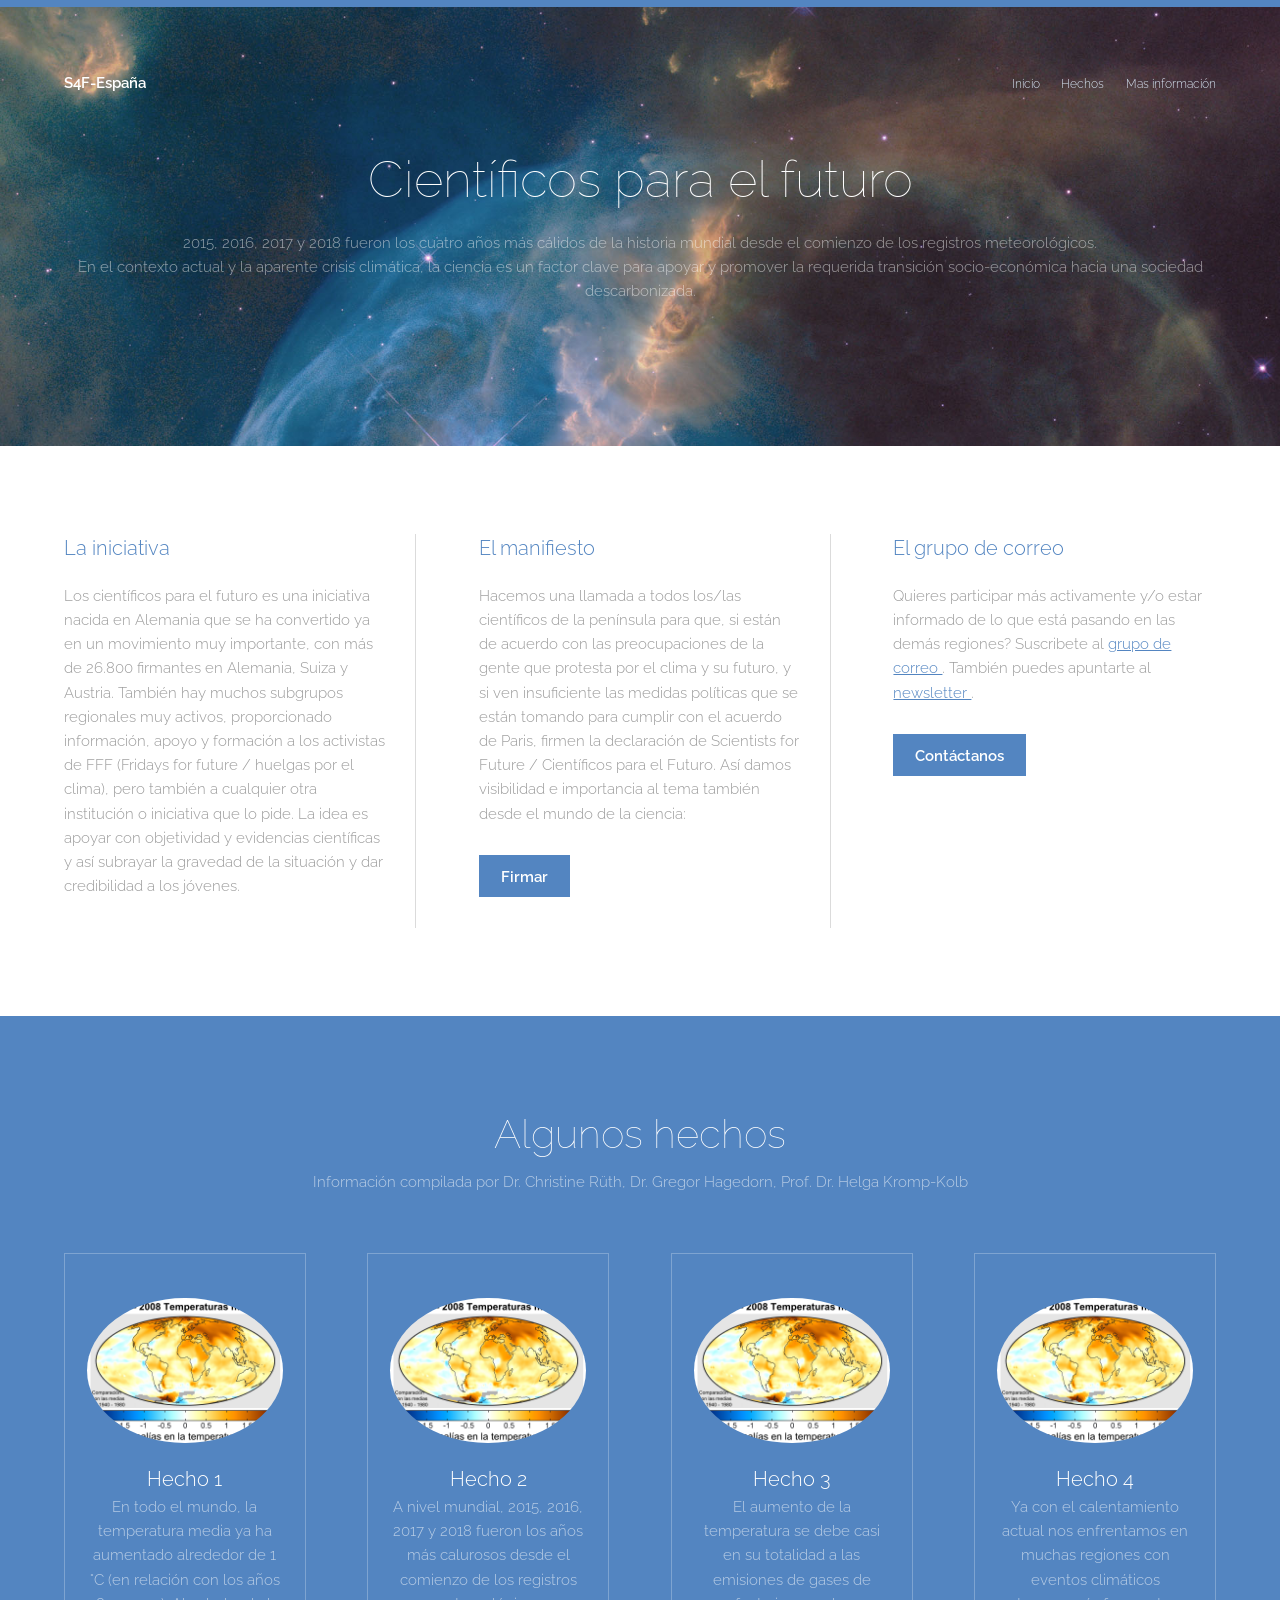
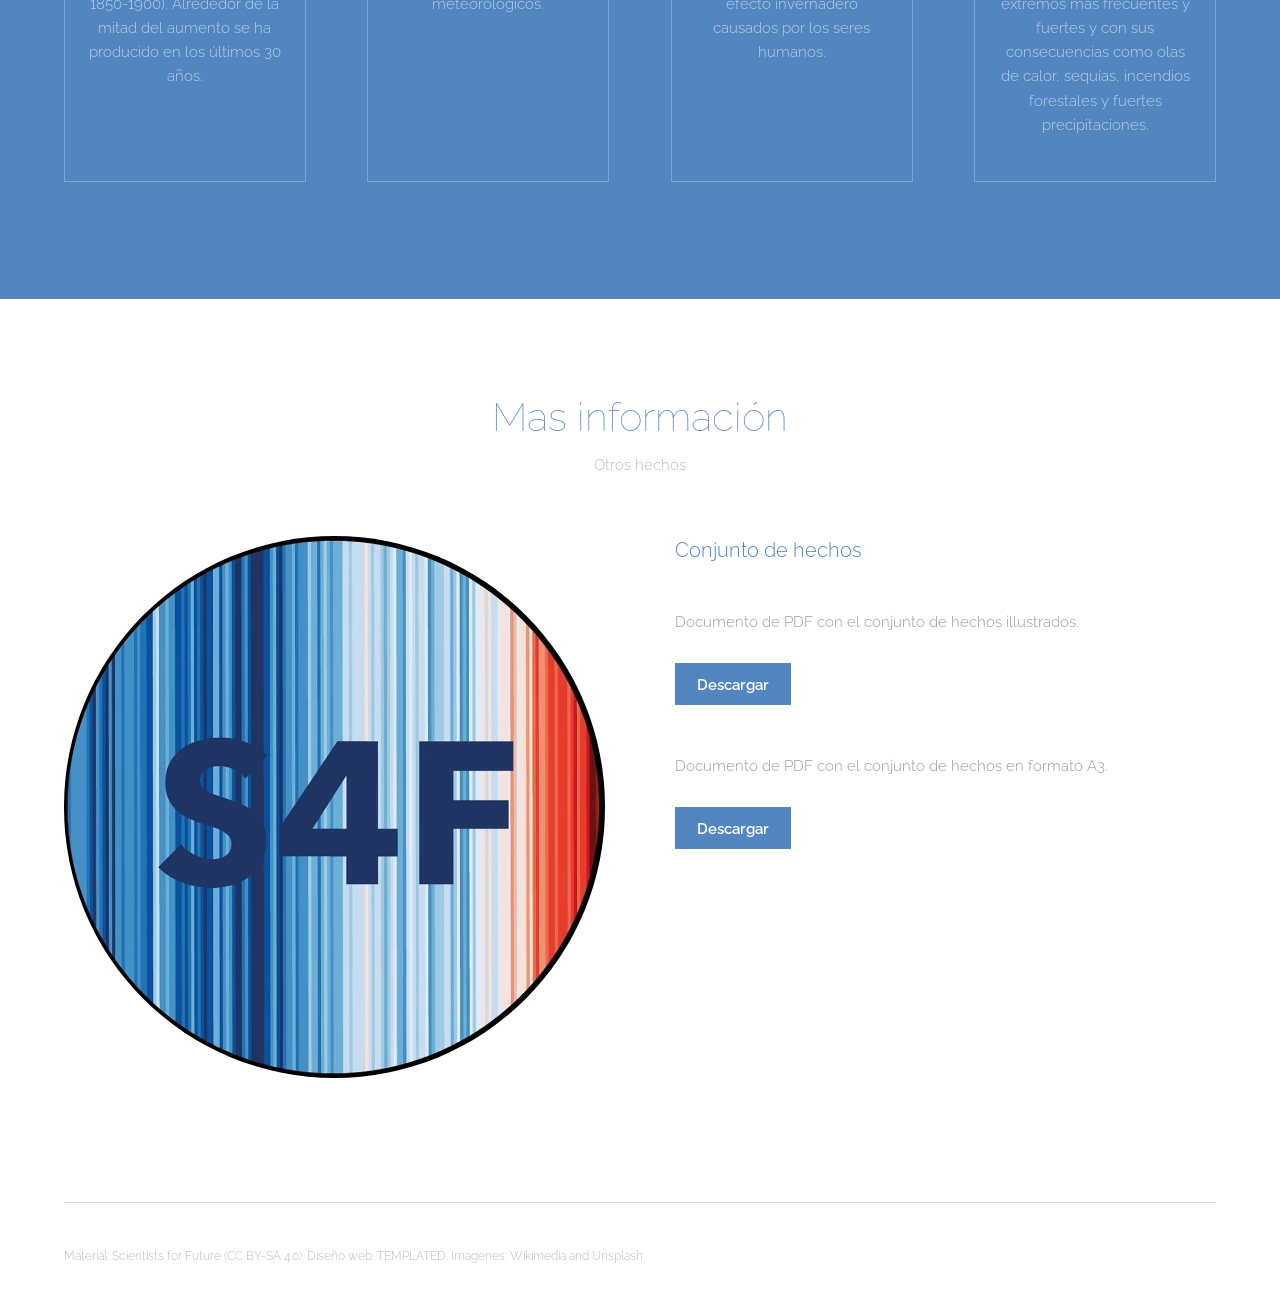
==== commit a937cfe1: "changed email" ====
--- a/index.html
+++ b/index.html
@@ -19,8 +19,10 @@
 					<a href="index.html" class="logo">S4F-España</a>
 					<nav id="nav">
 						<a href="index.html">Inicio</a>
-						<a href="generic.html">Hechos</a>
-						<a href="elements.html">Mas información</a>
+						<!--<a href="generic.html">Hechos</a>
+						<a href="elements.html">Mas información</a>-->
+						<a href="#Hechos">Hechos</a>
+						<a href="#Mas">Mas información</a>
 					</nav>
 					<a href="#navPanel" class="navPanelToggle"><span class="fa fa-bars"></span></a>
 				</div>
@@ -82,11 +84,11 @@
 							</header>
 							<p> 
                             Quieres participar más activamente y/o estar informado de lo que está pasando en las demás regiones?
-                            Suscribete al <a href="https://groups.io/g/s4f-spain"> grupo de correo </a>
+                            Suscribete al <a href="https://groups.io/g/s4f-spain"> grupo de correo </a>. También puedes apuntarte al <a href="https://groups.io/g/newsletter-s4f-es"> newsletter  </a>.
                             </p>
 							<footer>
-								<a href="https://groups.io/g/s4f-spain" class="button special"> Contáctanos </a> 
-								<!-- <a href="mailto:s4f-spain+subscribe@groups.io" class="button special">Suscribete</a> -->
+								<!-- <a href="https://groups.io/g/s4f-spain" class="button special"> Contáctanos </a> --> 
+								<a href="mailto:s4f-espana@outlook.com" class="button special"> Contáctanos </a>
 							</footer>
 						</article>
 					</div>
@@ -97,7 +99,7 @@
 			<section id="two" class="wrapper style1 special">
 				<div class="inner">
 					<header>
-						<h2>Algunos hechos</h2>
+						<h2 id="Hechos">Algunos hechos</h2>
 						<p>Información compilada por Dr. Christine Rüth, Dr. Gregor Hagedorn, Prof. Dr. Helga Kromp-Kolb</p>
 					</header>
 					<div class="flex flex-4">
@@ -152,7 +154,7 @@
 			<section id="three" class="wrapper special">
 				<div class="inner">
 					<header class="align-center">
-						<h2>Mas información</h2>
+						<h2 id="Mas">Mas información</h2>
 						<p>Otros hechos </p>
 					</header>
 					<div class="flex flex-2">
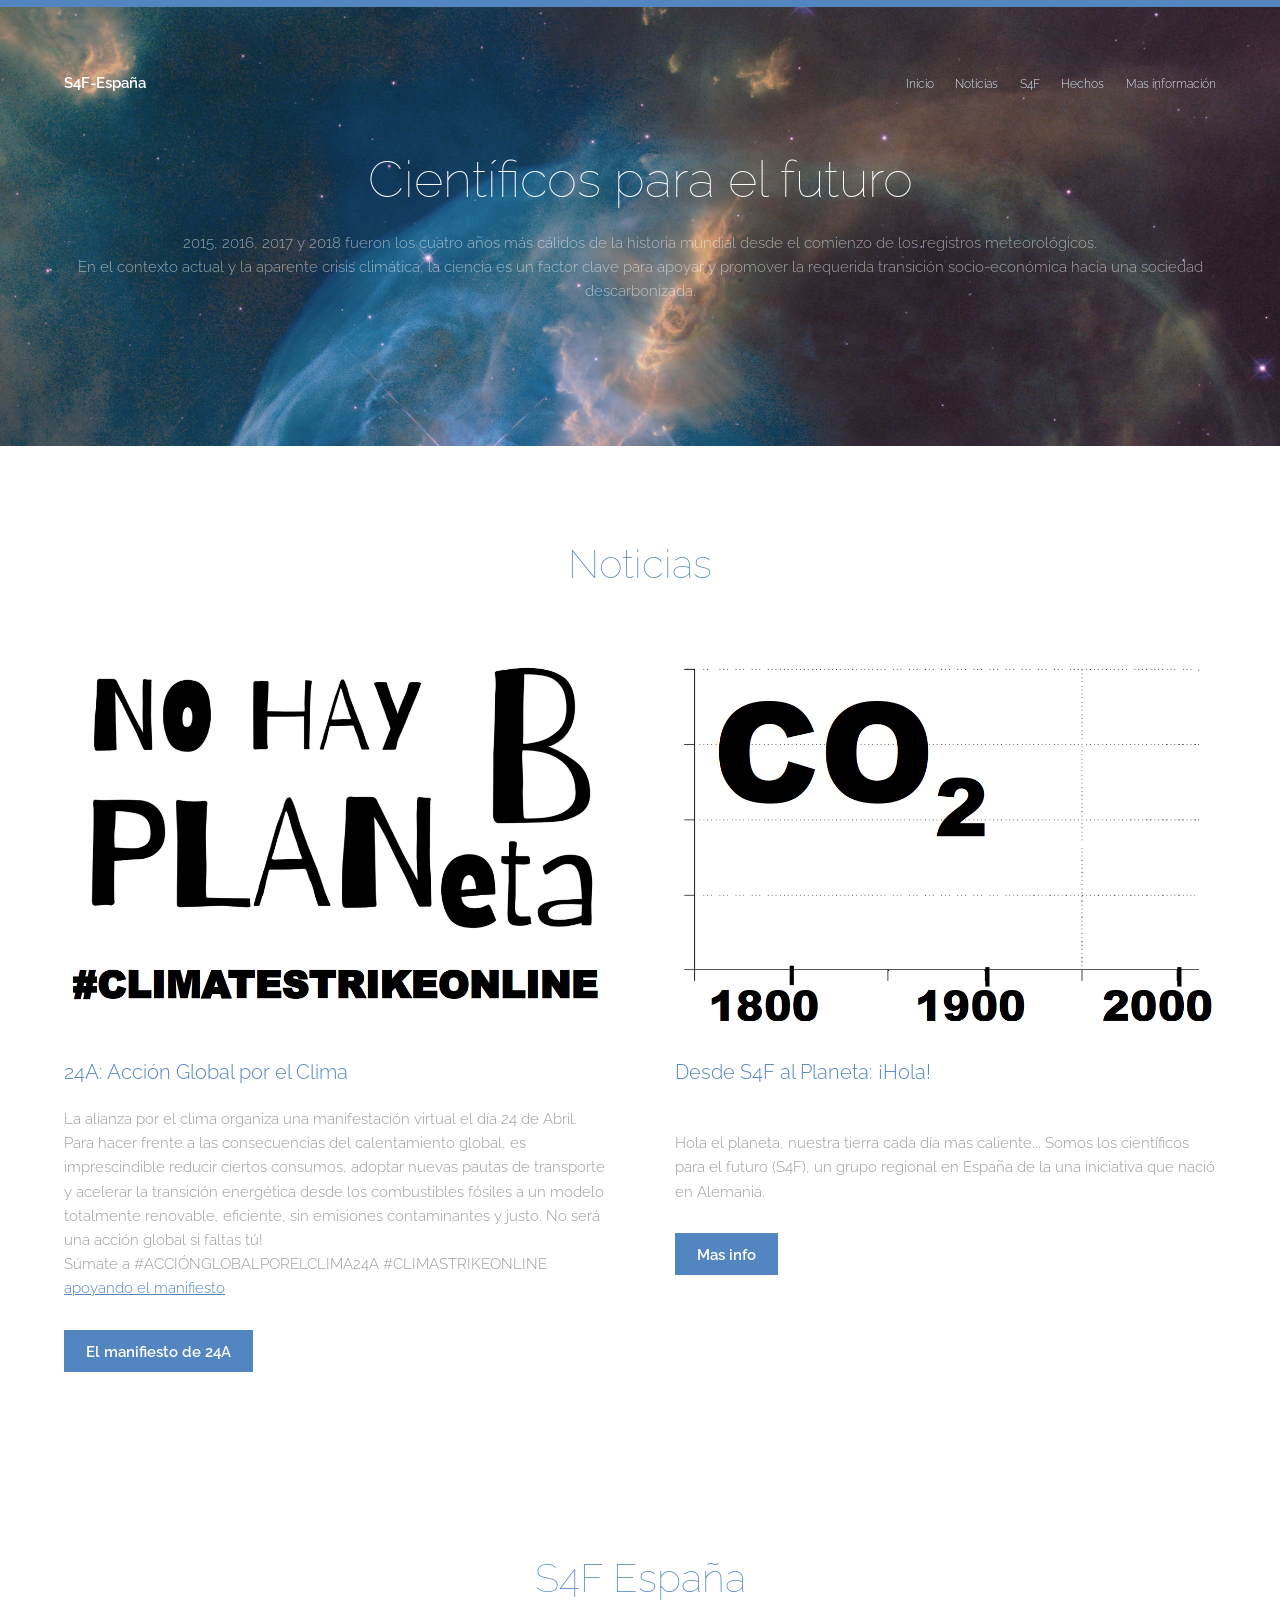
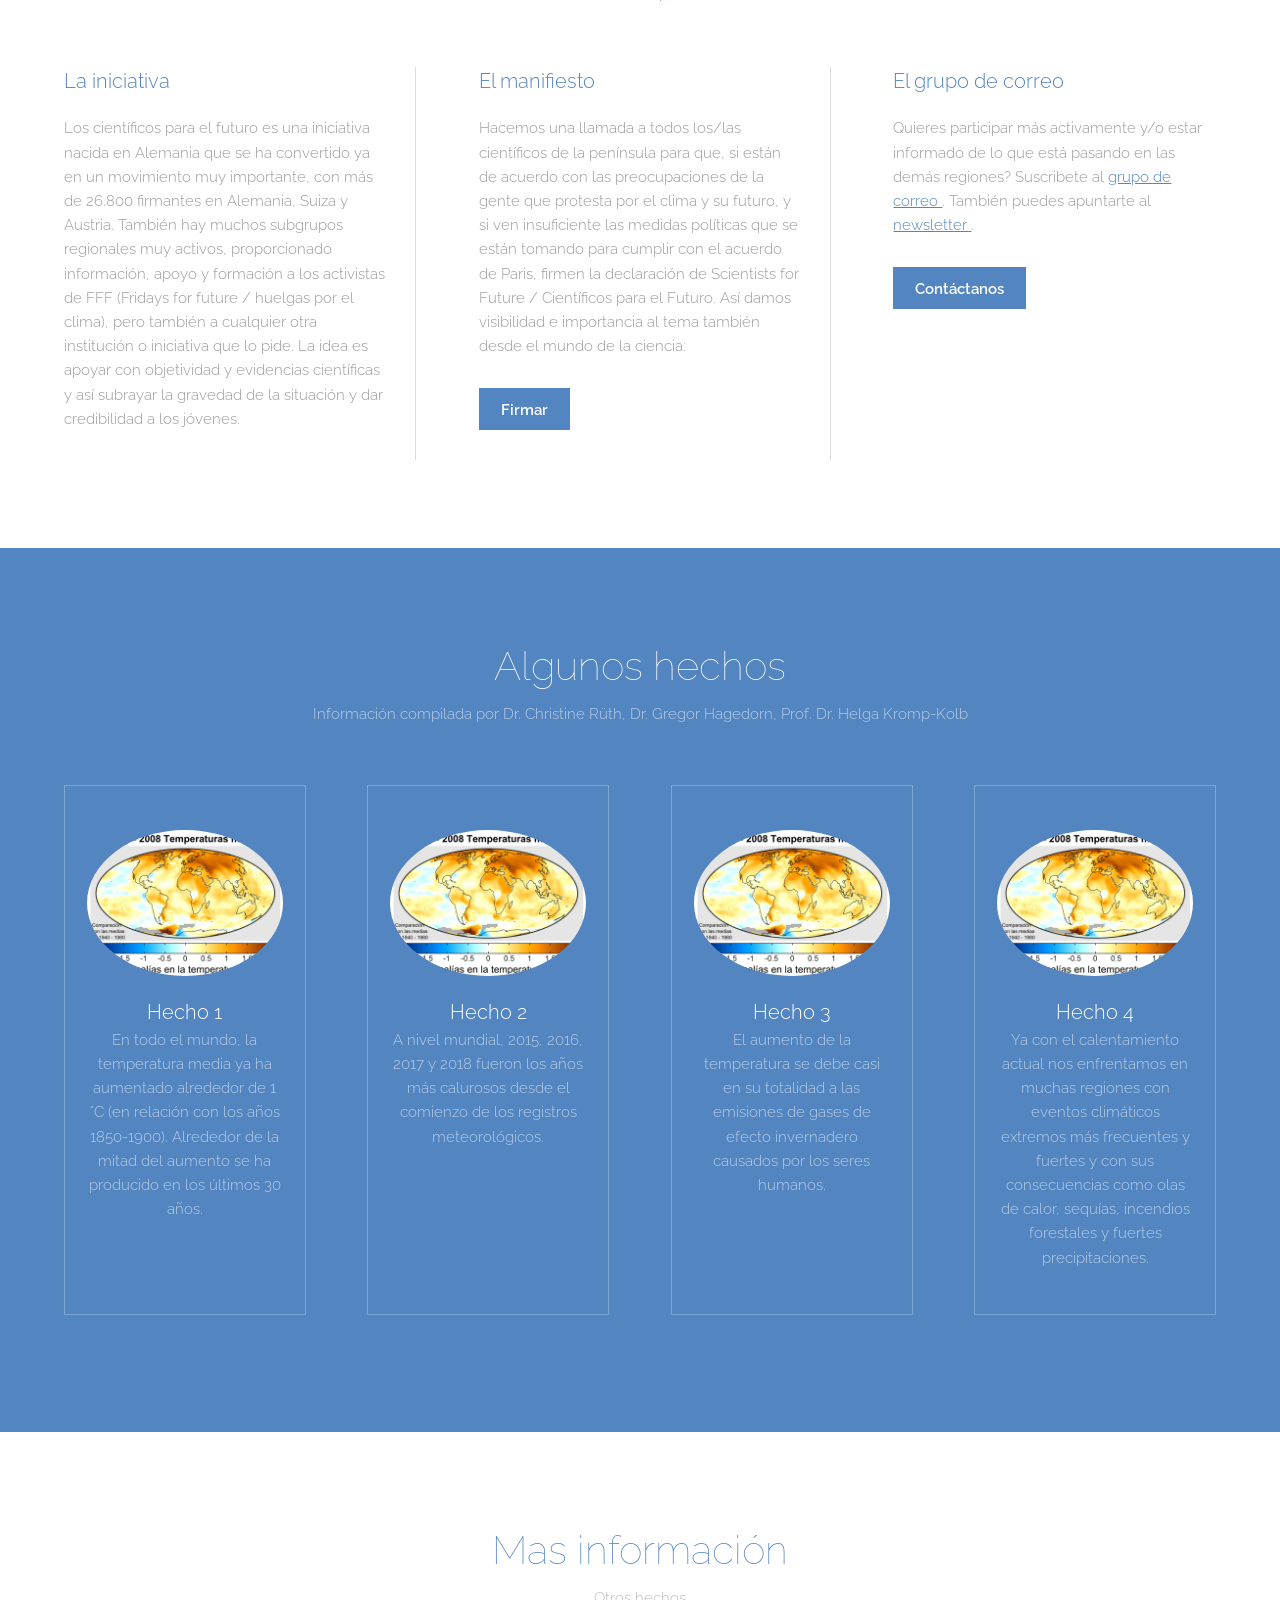
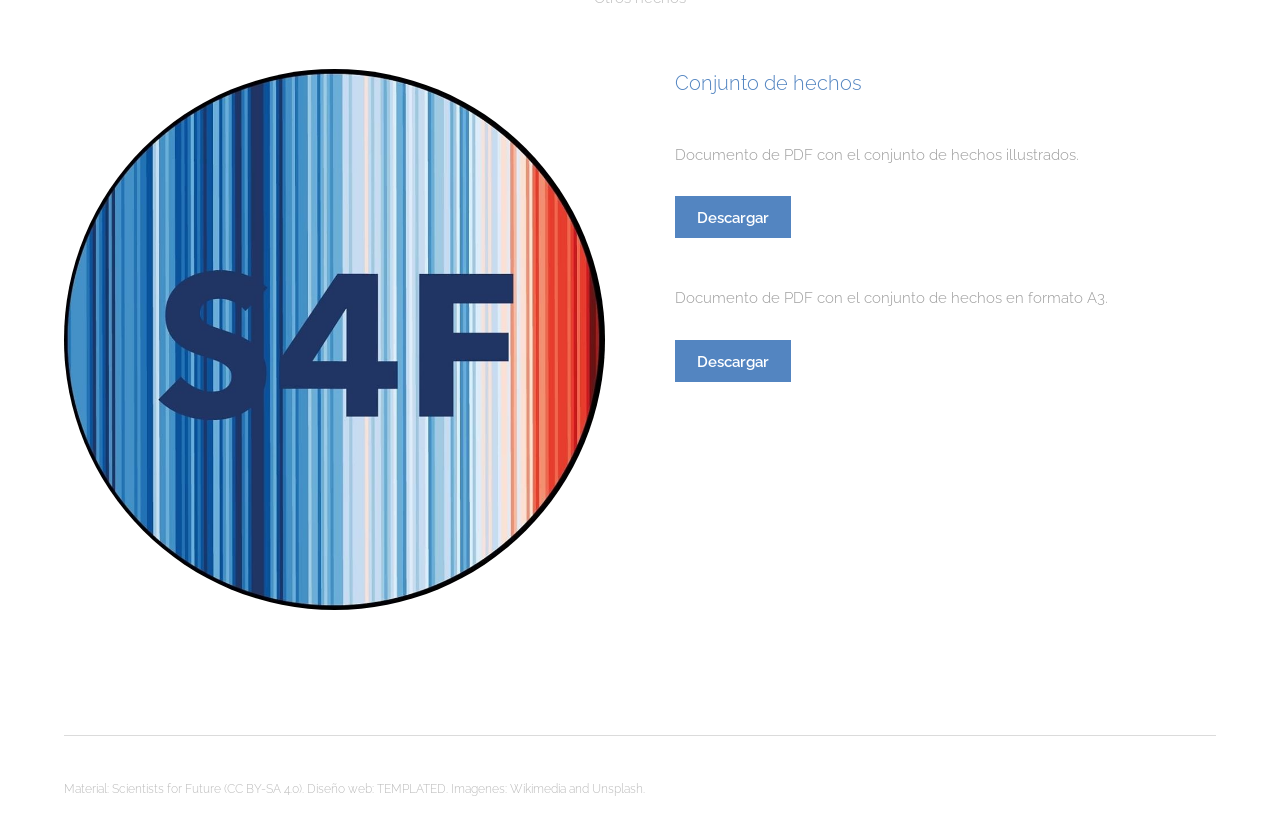
==== commit 3293fe0a: "changes for 24A" ====
--- a/index.html
+++ b/index.html
@@ -21,8 +21,10 @@
 						<a href="index.html">Inicio</a>
 						<!--<a href="generic.html">Hechos</a>
 						<a href="elements.html">Mas información</a>-->
-						<a href="#Hechos">Hechos</a>
-						<a href="#Mas">Mas información</a>
+						<a href="#zero">Noticias</a>
+						<a href="#one">S4F</a>
+						<a href="#two">Hechos</a>
+						<a href="#three">Mas información</a>
 					</nav>
 					<a href="#navPanel" class="navPanelToggle"><span class="fa fa-bars"></span></a>
 				</div>
@@ -41,9 +43,62 @@
                 </p>
 			</section>
 
+		<!-- Zero -->
+			<section id="zero" class="wrapper special">
+				<div class="inner">
+					<header class="align-center">
+					    <h2>Noticias</h2>
+					<!-- 	<p> Noticias </p> -->
+					</header>
+					<div class="flex flex-2">
+						<article>
+							<div class="image fit">
+								<img src="images/24A.png" alt="Pic 01" />
+							</div>
+							<header>
+								<h3>24A: Acción Global por el Clima</h3>
+							</header>
+							<p> 
+							La alianza por el clima organiza una manifestación virtual el día 24 de Abril.
+							<br/> 
+							Para hacer frente a las consecuencias del calentamiento global, 
+							es imprescindible reducir ciertos consumos, adoptar nuevas pautas de transporte 
+							y acelerar la transición energética desde los combustibles fósiles a un modelo totalmente renovable, eficiente, sin emisiones contaminantes y justo. No será una acción global si faltas tú! 
+							<br/> 
+							Súmate a #ACCIÓNGLOBALPORELCLIMA24A #CLIMASTRIKEONLINE
+							<a href="https://forms.gle/A24yB9mjhqkWv9e36"> apoyando el manifiesto </a>
+							 </p>
+							<footer>
+								<a href="https://drive.google.com/open?id=1qcgeaocUBEJosZOUWY5vDcVB9JocKqEL" class="button special">  El manifiesto de 24A </a>
+							</footer>
+						</article>
+						<article>
+							<div class="image fit">
+								<img src="images/CO2.png" alt="Pic 02" />
+							</div>
+							<header>
+								<h3>Desde S4F al Planeta: ¡Hola!</h3>
+							</header>
+                            <br/>
+							<p> Hola el planeta, nuestra tierra cada día mas caliente... 
+							Somos los científicos para el futuro (S4F), un grupo regional en 
+							España de la una iniciativa que nació en Alemania.
+							</p>
+							<footer>
+								<a href="#one" class="button special"> Mas info </a>
+							</footer>
+						</article>
+					</div>
+				</div>
+			</section>
+
+
 		<!-- One -->
 			<section id="one" class="wrapper">
 				<div class="inner">
+				    <header class="align-center">
+					<h2>S4F España</h2>
+				    </header>
 					<div class="flex flex-3">
 						<article>
 							<header>
@@ -99,7 +154,7 @@
 			<section id="two" class="wrapper style1 special">
 				<div class="inner">
 					<header>
-						<h2 id="Hechos">Algunos hechos</h2>
+						<h2>Algunos hechos</h2>
 						<p>Información compilada por Dr. Christine Rüth, Dr. Gregor Hagedorn, Prof. Dr. Helga Kromp-Kolb</p>
 					</header>
 					<div class="flex flex-4">
@@ -154,7 +209,7 @@
 			<section id="three" class="wrapper special">
 				<div class="inner">
 					<header class="align-center">
-						<h2 id="Mas">Mas información</h2>
+						<h2>Mas información</h2>
 						<p>Otros hechos </p>
 					</header>
 					<div class="flex flex-2">
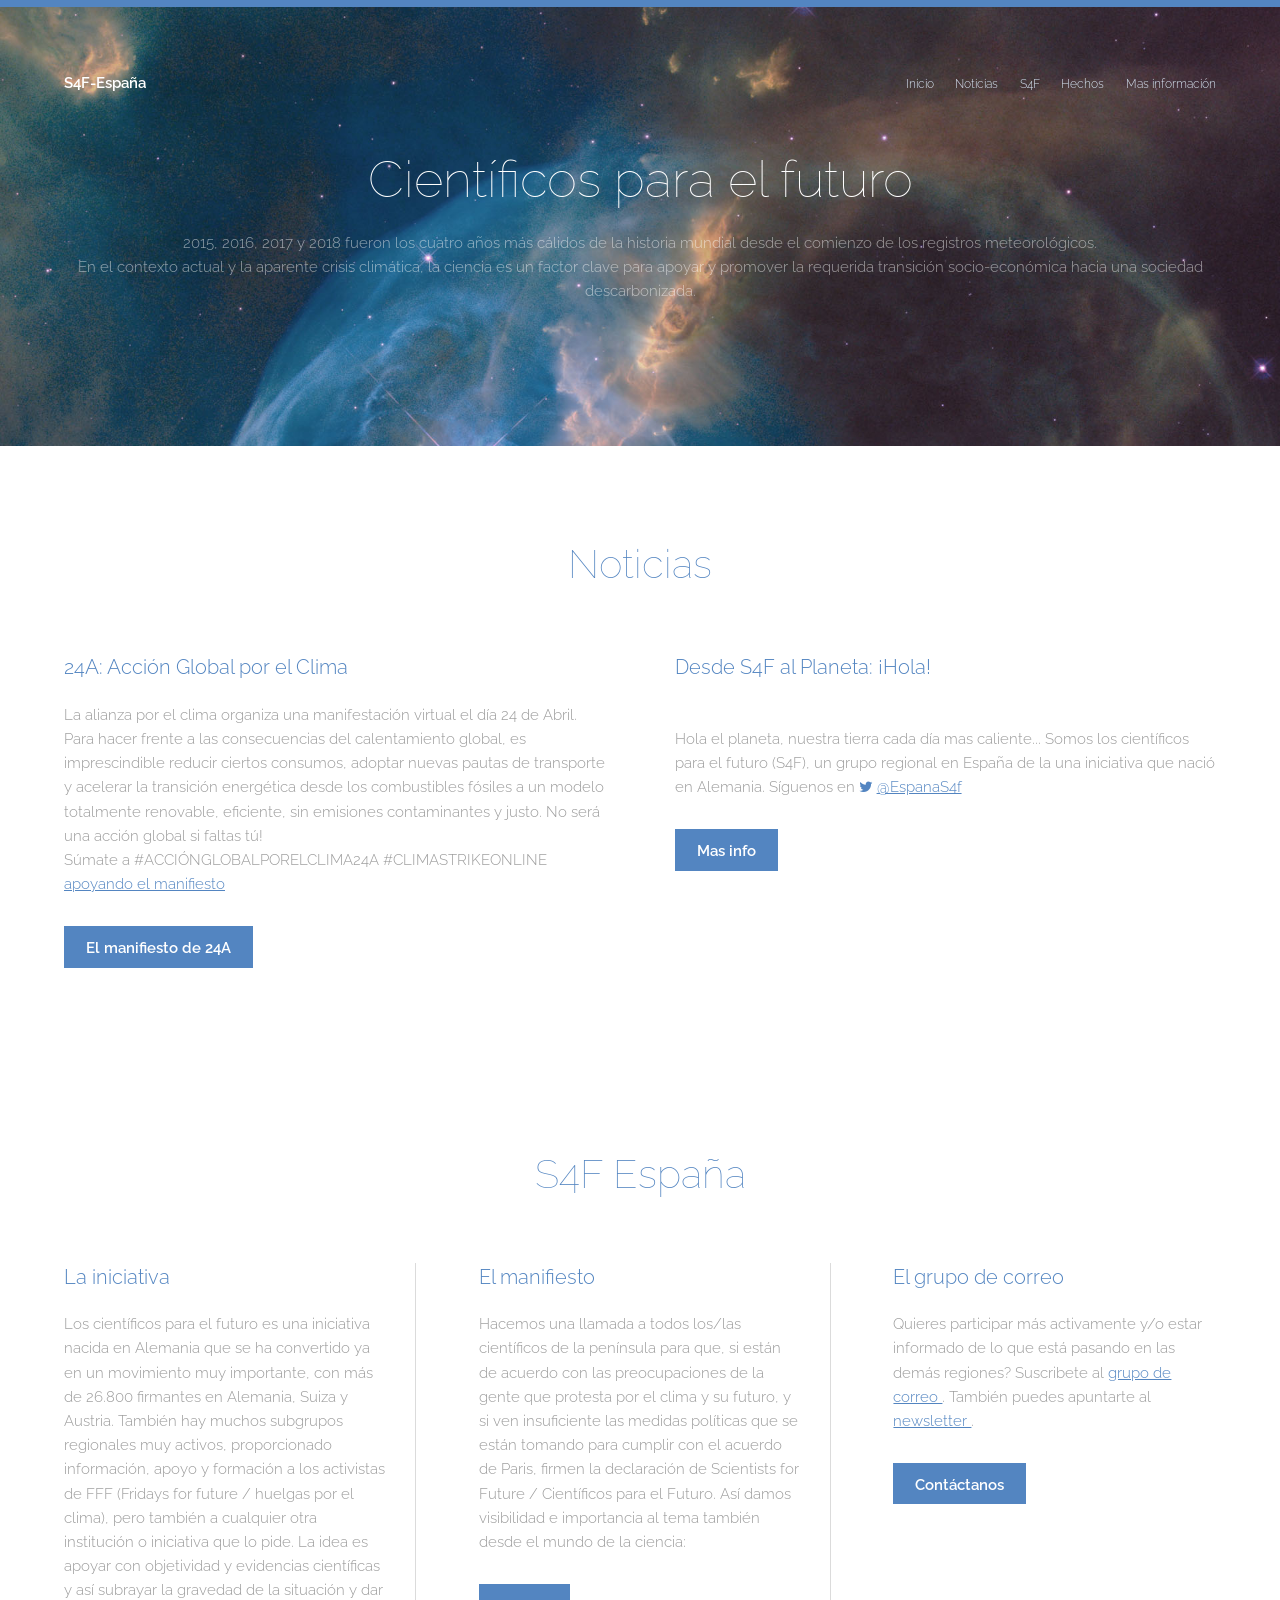
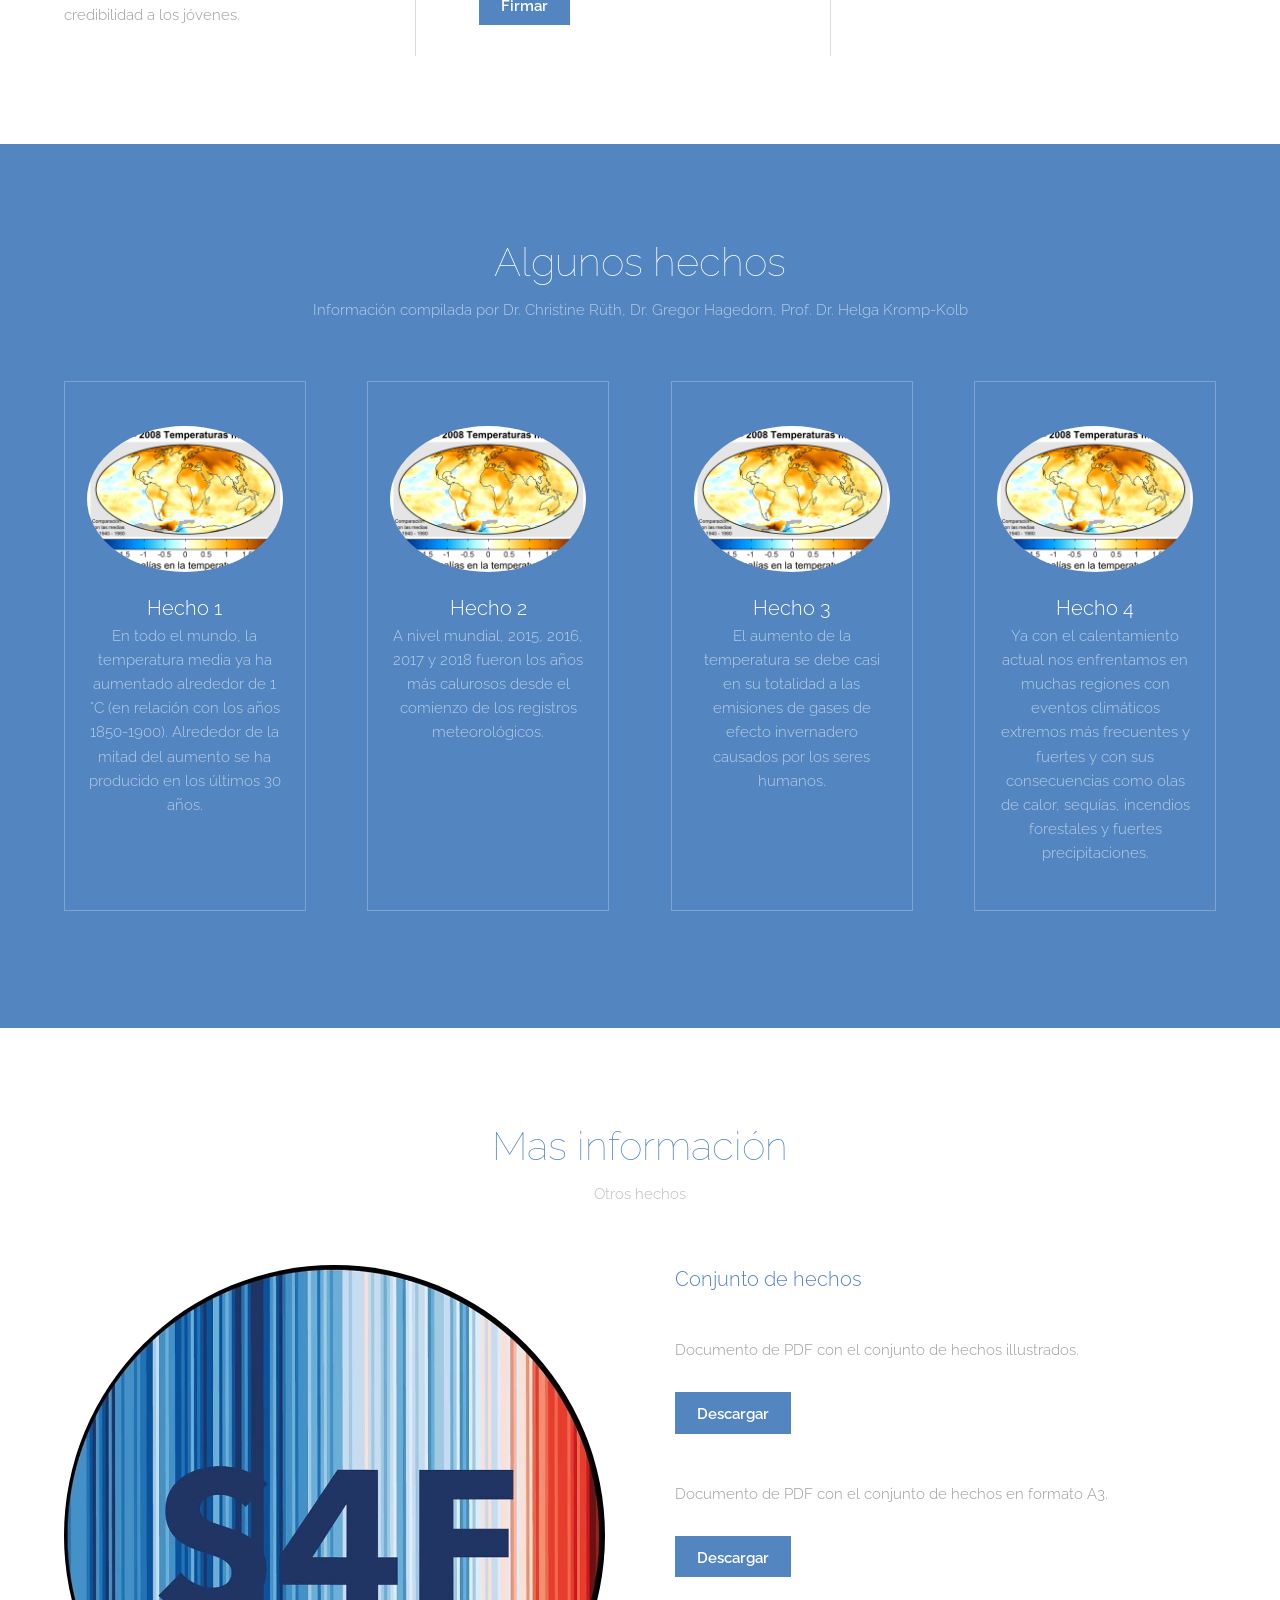
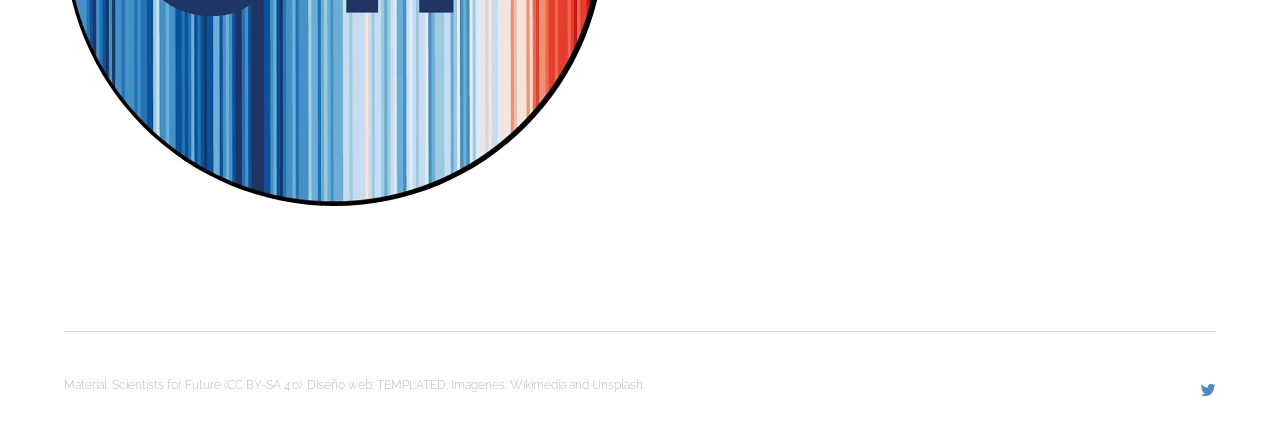
==== commit 3de2d72c: "removed banners" ====
--- a/index.html
+++ b/index.html
@@ -48,13 +48,15 @@
 				<div class="inner">
 					<header class="align-center">
 					    <h2>Noticias</h2>
-					<!-- 	<p> Noticias </p> -->
+					 <!--	<p> - </p> --> 
 					</header>
 					<div class="flex flex-2">
 						<article>
+		<!--
 							<div class="image fit">
 								<img src="images/24A.png" alt="Pic 01" />
 							</div>
+		-->
 							<header>
 								<h3>24A: Acción Global por el Clima</h3>
 							</header>
@@ -73,16 +75,19 @@
 							</footer>
 						</article>
 						<article>
+		<!--
 							<div class="image fit">
 								<img src="images/CO2.png" alt="Pic 02" />
 							</div>
+		-->
 							<header>
 								<h3>Desde S4F al Planeta: ¡Hola!</h3>
 							</header>
                             <br/>
 							<p> Hola el planeta, nuestra tierra cada día mas caliente... 
 							Somos los científicos para el futuro (S4F), un grupo regional en 
-							España de la una iniciativa que nació en Alemania.
+							España de la una iniciativa que nació en Alemania. Síguenos en
+							<a href="https://twitter.com/espanas4f" class="icon fa-twitter"><span class="label">Twitter</span></a> <a href="https://twitter.com/espanas4f"> @EspanaS4f </a>
 							</p>
 							<footer>
 								<a href="#one" class="button special"> Mas info </a>
@@ -91,7 +96,6 @@
 					</div>
 				</div>
 			</section>
-
 
 		<!-- One -->
 			<section id="one" class="wrapper">
@@ -270,15 +274,15 @@
                                 <a href="https://www.scientists4future.org/">Scientists for Future (CC BY-SA 4.0)</a>. 
                                 Diseño web: <a href="https://templated.co">TEMPLATED</a>. Imagenes: <a href="https://commons.wikimedia.org/">Wikimedia</a> and <a href="https://unsplash.com">Unsplash</a>.
 						</div>
+						<ul class="icons">
+							<li><a href="https://twitter.com/espanas4f" class="icon fa-twitter"><span class="label">Twitter</span></a></li>
                         <!--
-						<ul class="icons">
 							<li><a href="#" class="icon fa-facebook"><span class="label">Facebook</span></a></li>
-							<li><a href="#" class="icon fa-twitter"><span class="label">Twitter</span></a></li>
 							<li><a href="#" class="icon fa-linkedin"><span class="label">linkedIn</span></a></li>
 							<li><a href="#" class="icon fa-pinterest-p"><span class="label">Pinterest</span></a></li>
 							<li><a href="#" class="icon fa-vimeo"><span class="label">Vimeo</span></a></li>
+                        -->
 						</ul>
-                        -->
 					</div>
 				</div>
 			</footer>
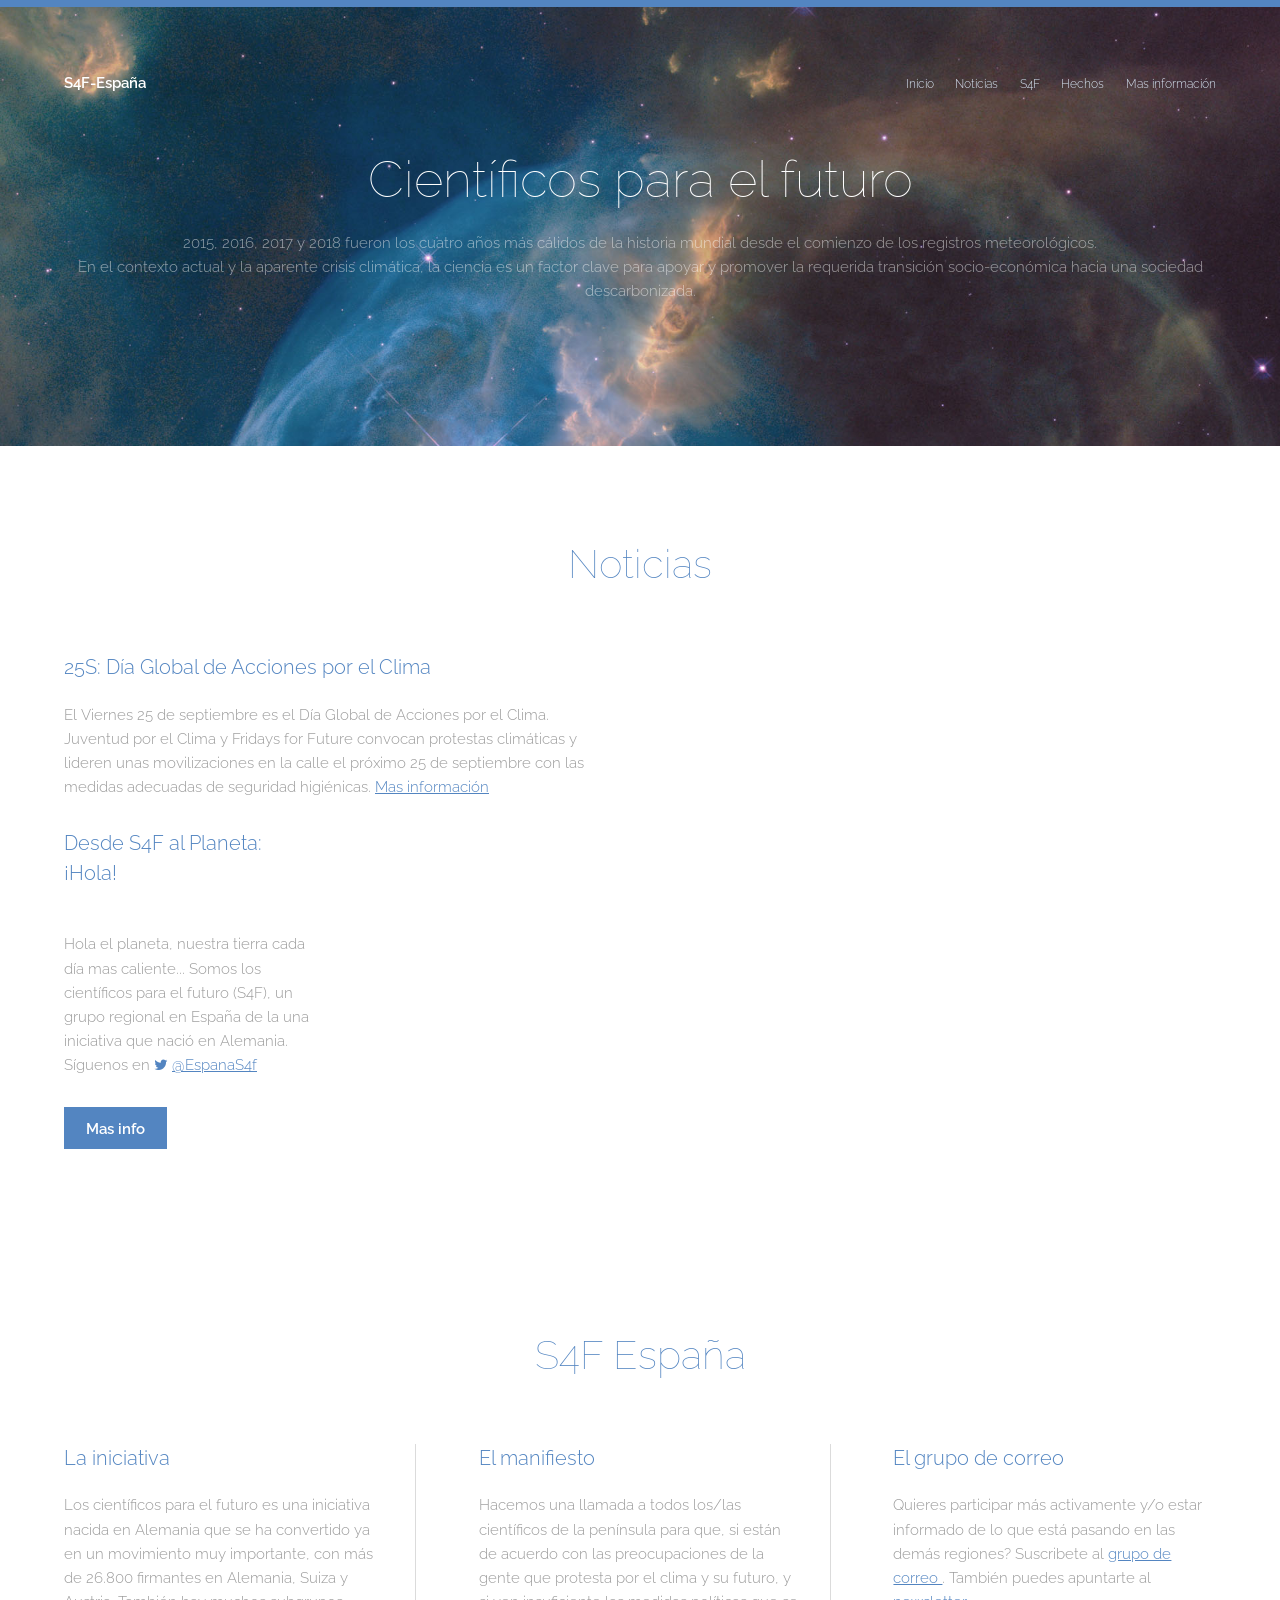
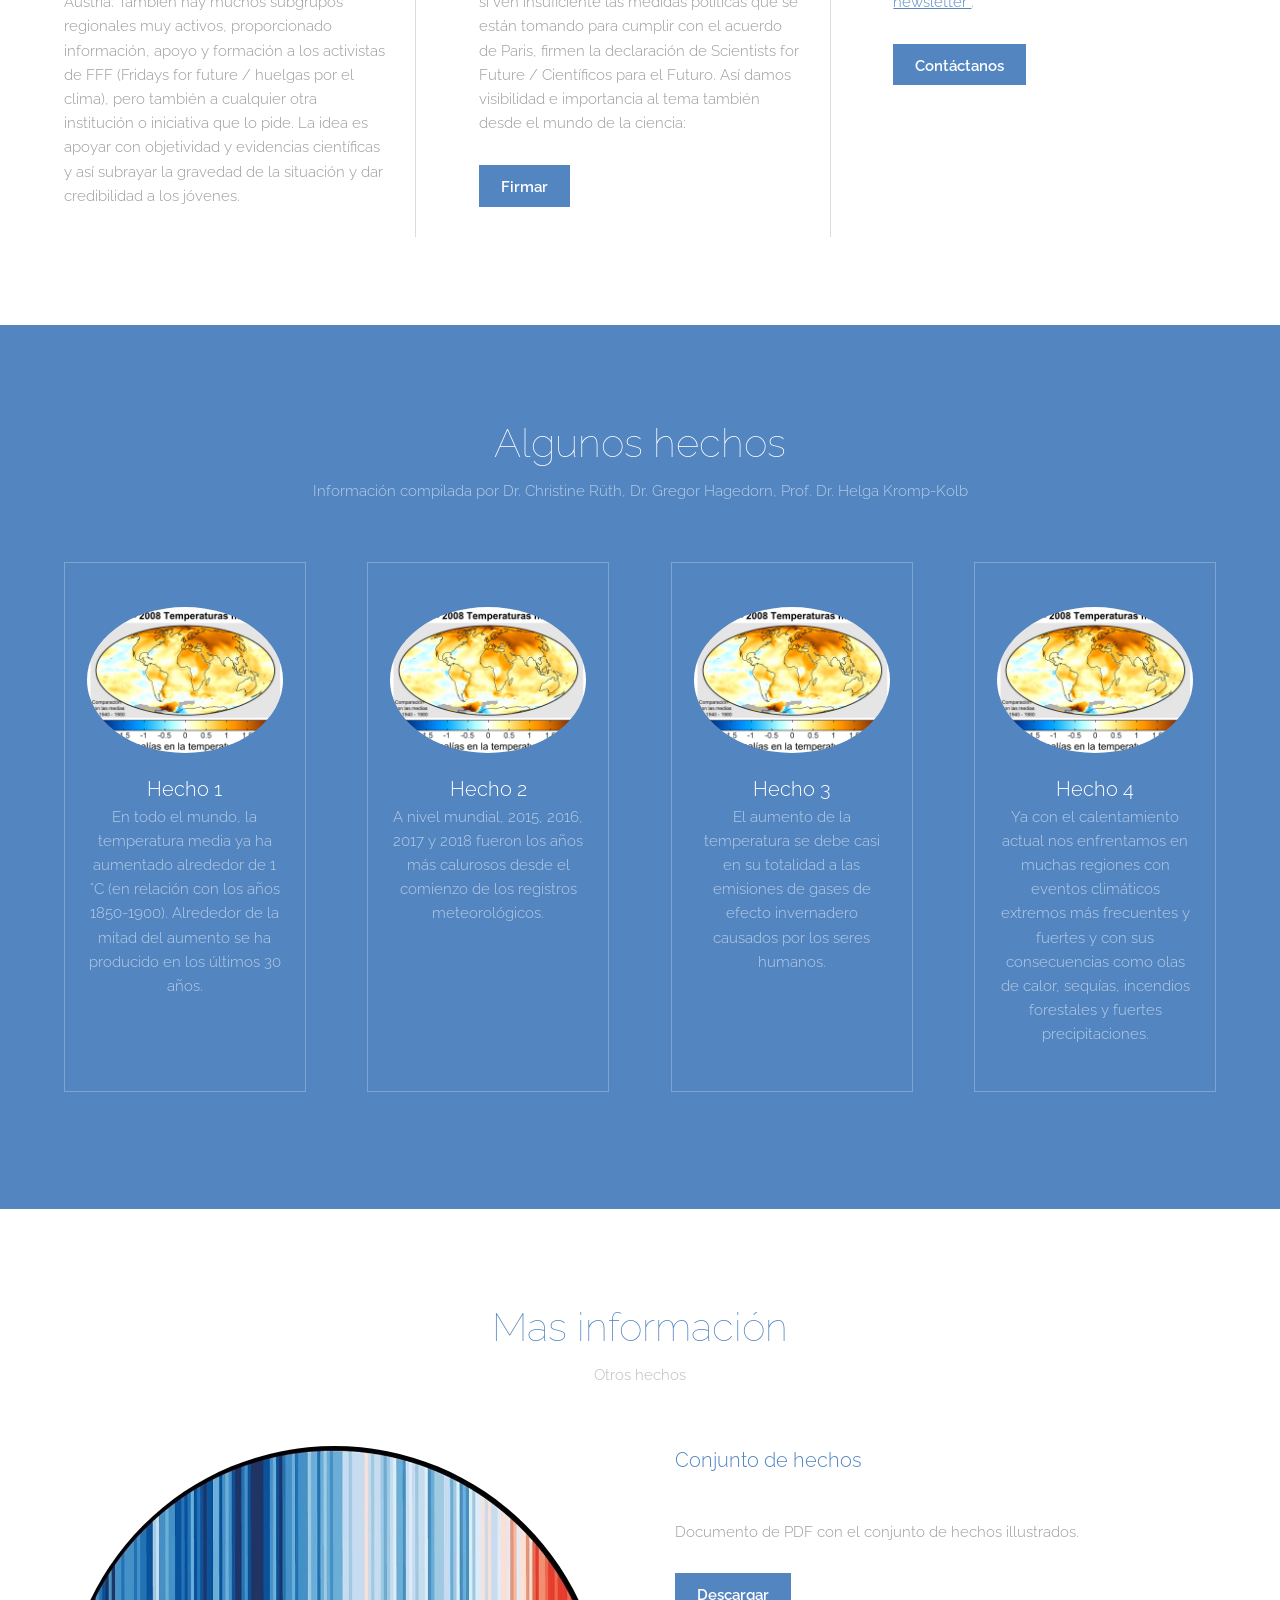
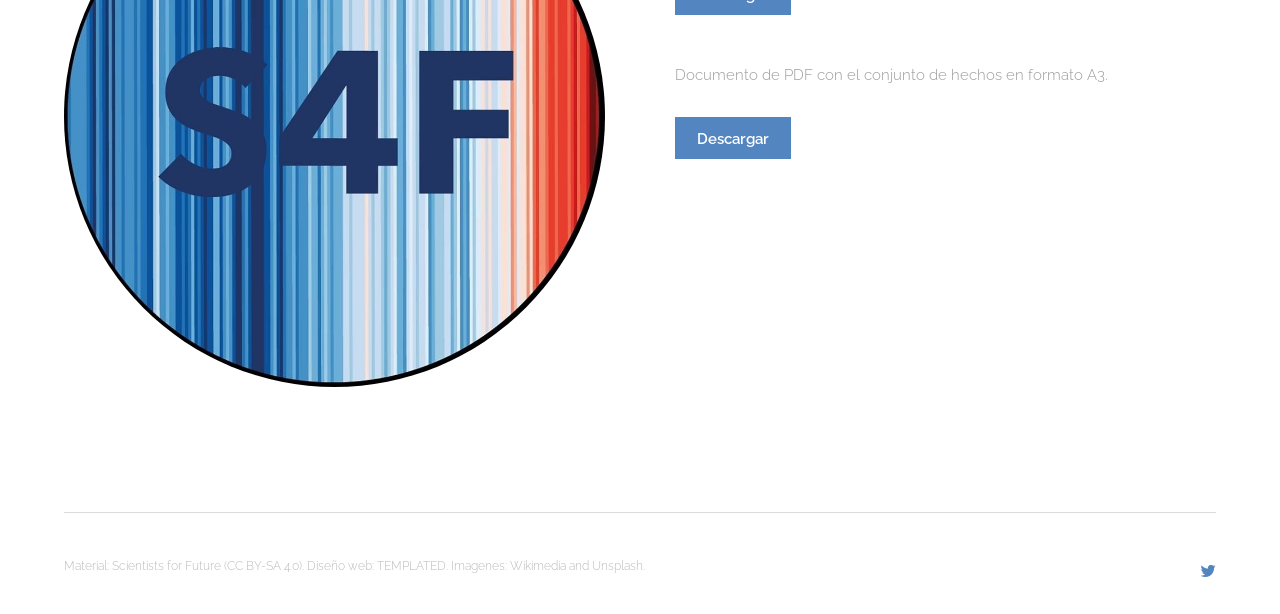
==== commit ece84bd9: "añadido el 25S" ====
--- a/index.html
+++ b/index.html
@@ -58,6 +58,18 @@
 							</div>
 		-->
 							<header>
+								<h3>25S: Día Global de Acciones por el Clima</h3>
+							</header>
+							<p> 
+							El Viernes 25 de septiembre es el Día Global de Acciones por el Clima.
+							<br/> 
+							Juventud por el Clima y Fridays for Future convocan protestas climáticas y 
+							lideren unas movilizaciones en la calle el próximo 25 de septiembre con las 
+							medidas adecuadas de seguridad higiénicas. 
+							<a href="https://juventudxclima.es/"> Mas información </a>
+							</p>
+		<!--
+							<header>
 								<h3>24A: Acción Global por el Clima</h3>
 							</header>
 							<p> 
@@ -69,11 +81,12 @@
 							<br/> 
 							Súmate a #ACCIÓNGLOBALPORELCLIMA24A #CLIMASTRIKEONLINE
 							<a href="https://forms.gle/A24yB9mjhqkWv9e36"> apoyando el manifiesto </a>
-							 </p>
+							</p>
 							<footer>
 								<a href="https://drive.google.com/open?id=1qcgeaocUBEJosZOUWY5vDcVB9JocKqEL" class="button special">  El manifiesto de 24A </a>
 							</footer>
 						</article>
+		-->
 						<article>
 		<!--
 							<div class="image fit">
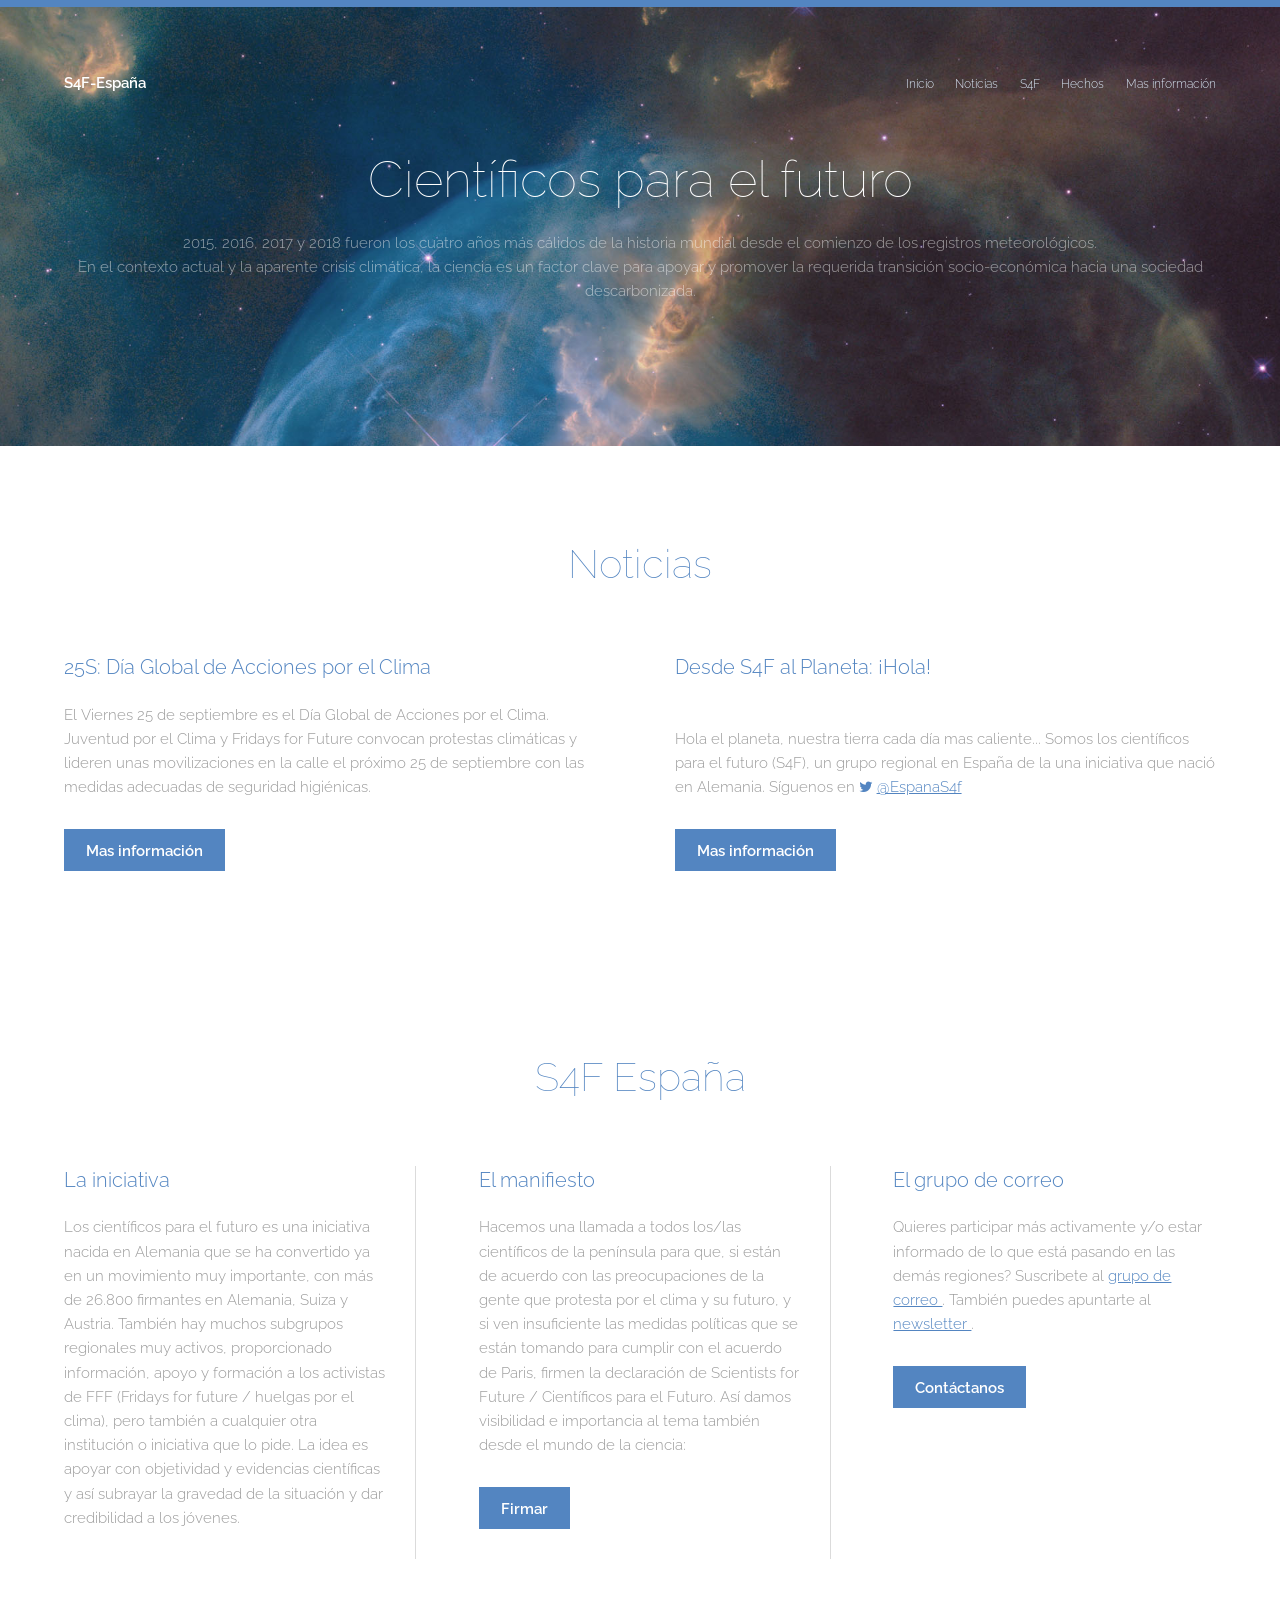
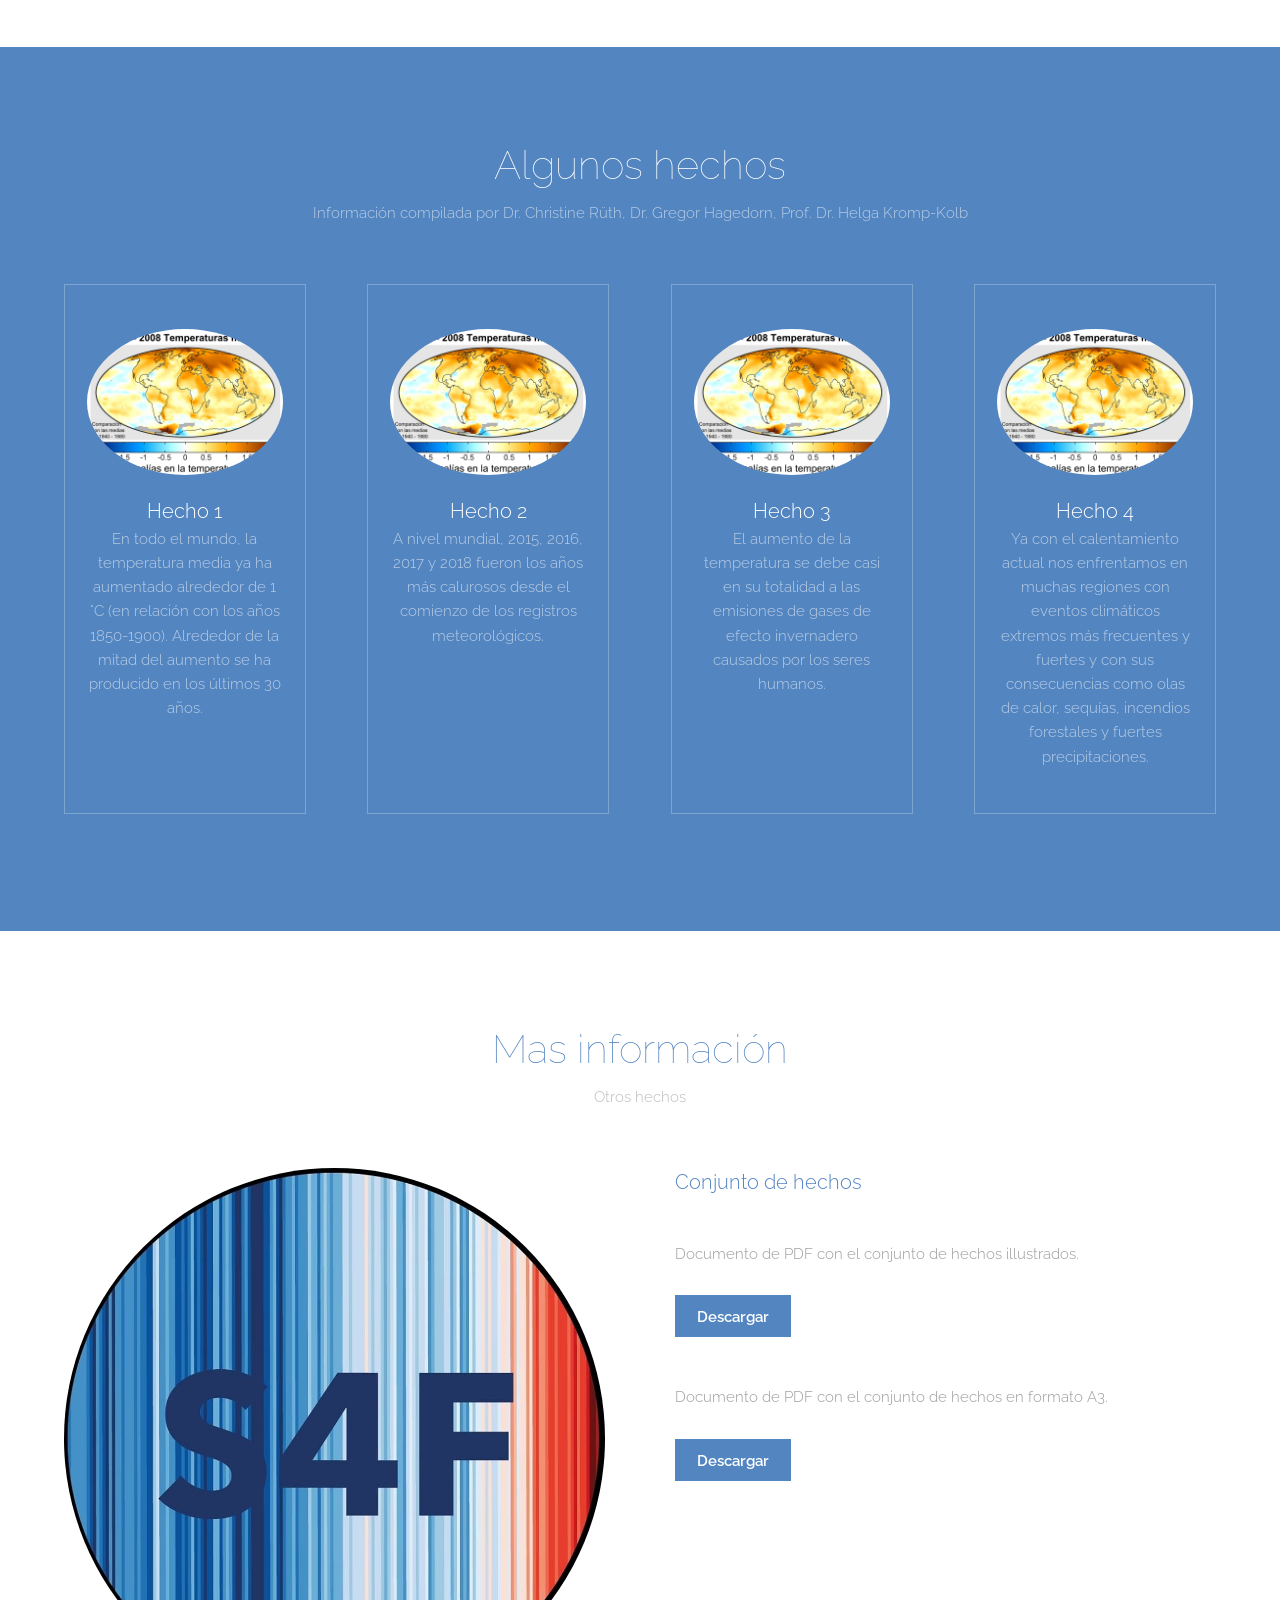
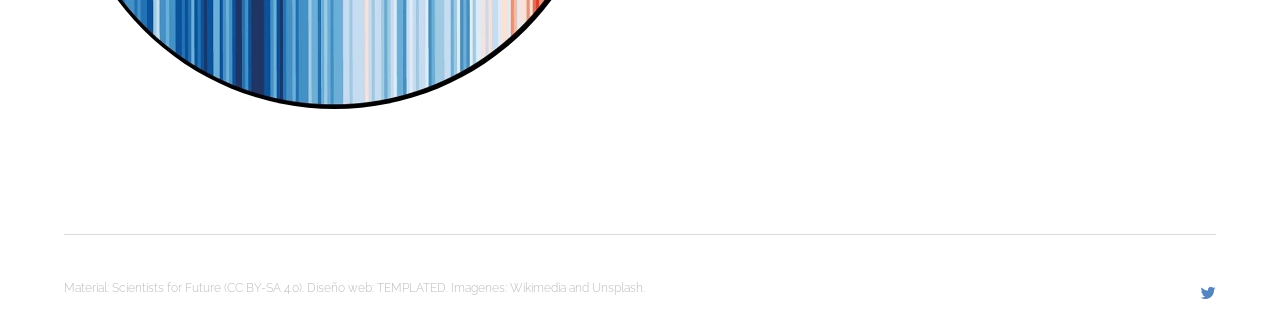
==== commit 4d95aa76: "corregir formato" ====
--- a/index.html
+++ b/index.html
@@ -66,8 +66,11 @@
 							Juventud por el Clima y Fridays for Future convocan protestas climáticas y 
 							lideren unas movilizaciones en la calle el próximo 25 de septiembre con las 
 							medidas adecuadas de seguridad higiénicas. 
-							<a href="https://juventudxclima.es/"> Mas información </a>
 							</p>
+							<footer>
+								<a href="https://juventudxclima.es/" class="button special"> Mas información </a>
+							</footer>
+						</article>
 		<!--
 							<header>
 								<h3>24A: Acción Global por el Clima</h3>
@@ -103,7 +106,7 @@
 							<a href="https://twitter.com/espanas4f" class="icon fa-twitter"><span class="label">Twitter</span></a> <a href="https://twitter.com/espanas4f"> @EspanaS4f </a>
 							</p>
 							<footer>
-								<a href="#one" class="button special"> Mas info </a>
+								<a href="#one" class="button special"> Mas información </a>
 							</footer>
 						</article>
 					</div>
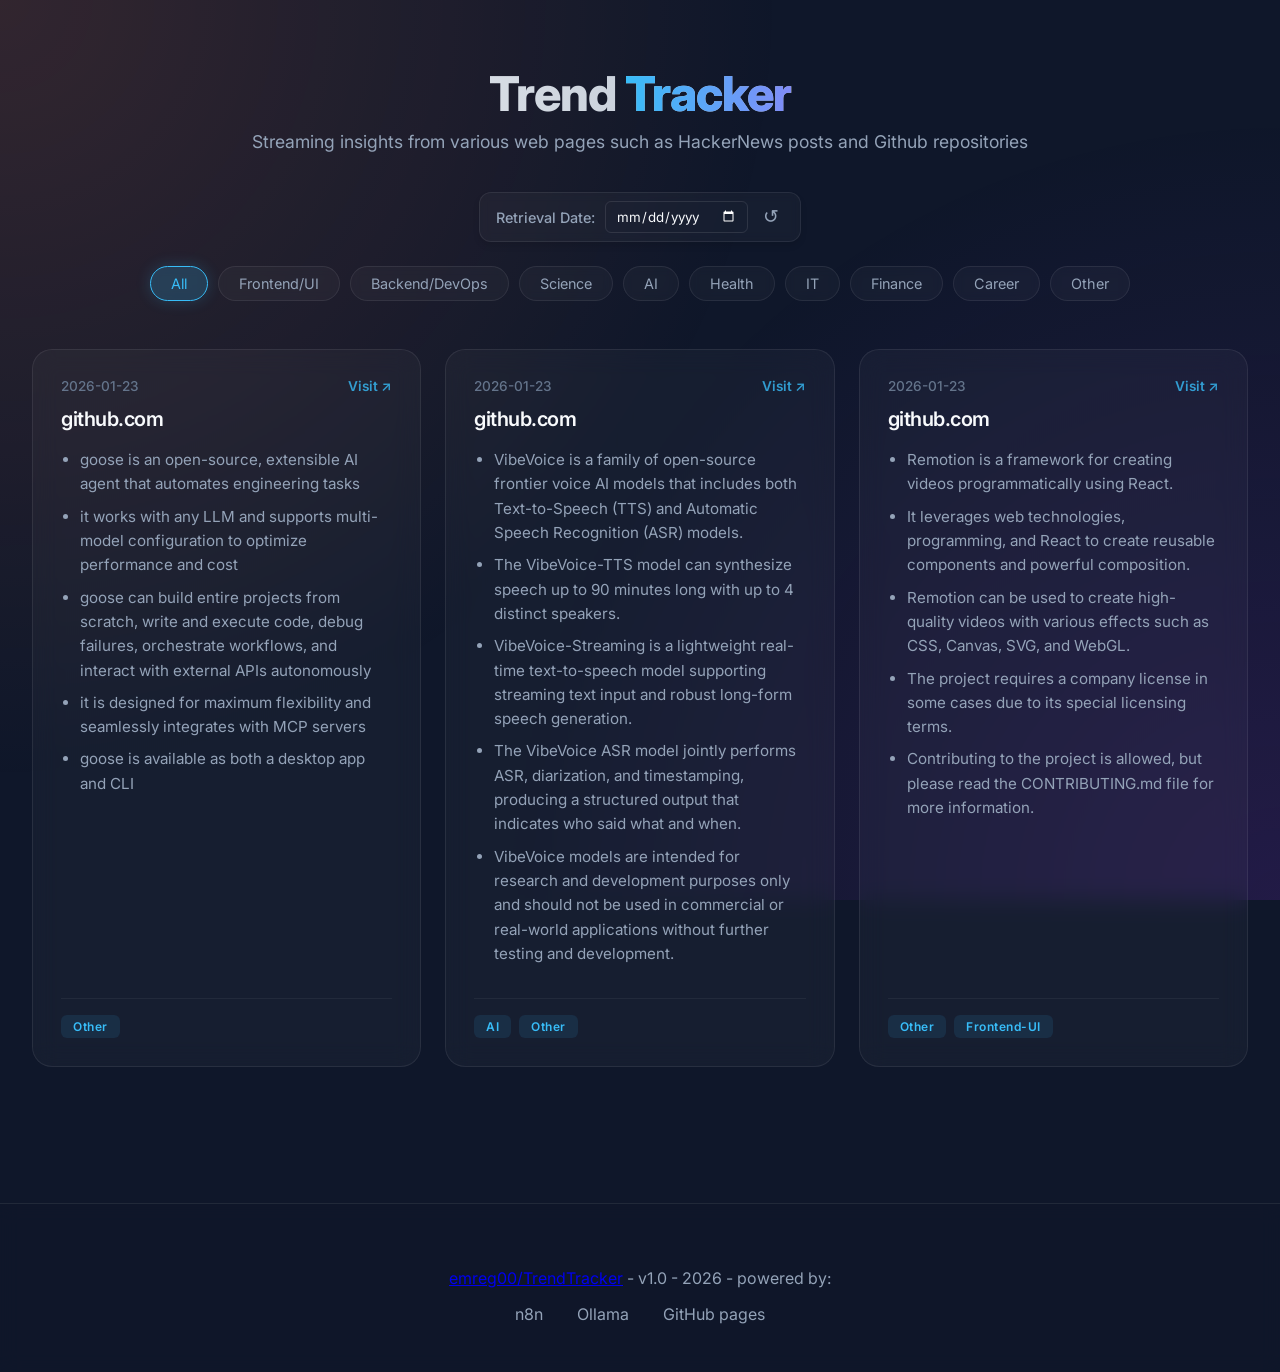
==== commit a9a5580d: "TrendTracker initial web page" ====
--- a/index.html
+++ b/index.html
@@ -1,314 +1,83 @@
-<!DOCTYPE HTML>
-<!--
-	Theory by TEMPLATED
-	templated.co @templatedco
-	Released for free under the Creative Commons Attribution 3.0 license (templated.co/license)
--->
-<html>
-	<head>
-		<title> Científicos para el futuro - Scientists for Future Spain </title>
-		<meta charset="utf-8" />
-		<meta name="viewport" content="width=device-width, initial-scale=1" />
-		<link rel="stylesheet" href="assets/css/main.css" />
-	</head>
-	<body>
-
-		<!-- Header -->
-			<header id="header">
-				<div class="inner">
-					<a href="index.html" class="logo">S4F-España</a>
-					<nav id="nav">
-						<a href="index.html">Inicio</a>
-						<!--<a href="generic.html">Hechos</a>
-						<a href="elements.html">Mas información</a>-->
-						<a href="#zero">Noticias</a>
-						<a href="#one">S4F</a>
-						<a href="#two">Hechos</a>
-						<a href="#three">Mas información</a>
-					</nav>
-					<a href="#navPanel" class="navPanelToggle"><span class="fa fa-bars"></span></a>
-				</div>
-			</header>
-
-		<!-- Banner -->
-			<section id="banner">
-				<h1>Científicos para el futuro</h1>
-                        <!--<p>Una iniciativa de científicos que se preocupan por el futuro.</p>-->
-                <p>
-                2015, 2016, 2017 y 2018 fueron los cuatro años más cálidos 
-                de la historia mundial desde el comienzo de los registros meteorológicos.
-                <br/>
-                En el contexto actual y la aparente crisis climática, la ciencia es un factor clave 
-                para apoyar y promover la requerida transición socio-económica hacia una sociedad descarbonizada.
-                </p>
-			</section>
-
-		<!-- Zero -->
-			<section id="zero" class="wrapper special">
-				<div class="inner">
-					<header class="align-center">
-					    <h2>Noticias</h2>
-					 <!--	<p> - </p> --> 
-					</header>
-					<div class="flex flex-2">
-						<article>
-		<!--
-							<div class="image fit">
-								<img src="images/24A.png" alt="Pic 01" />
-							</div>
-		-->
-							<header>
-								<h3>25S: Día Global de Acciones por el Clima</h3>
-							</header>
-							<p> 
-							El Viernes 25 de septiembre es el Día Global de Acciones por el Clima.
-							<br/> 
-							Juventud por el Clima y Fridays for Future convocan protestas climáticas y 
-							lideren unas movilizaciones en la calle el próximo 25 de septiembre con las 
-							medidas adecuadas de seguridad higiénicas. 
-							</p>
-							<footer>
-								<a href="https://juventudxclima.es/" class="button special"> Mas información </a>
-							</footer>
-						</article>
-		<!--
-							<header>
-								<h3>24A: Acción Global por el Clima</h3>
-							</header>
-							<p> 
-							La alianza por el clima organiza una manifestación virtual el día 24 de Abril.
-							<br/> 
-							Para hacer frente a las consecuencias del calentamiento global, 
-							es imprescindible reducir ciertos consumos, adoptar nuevas pautas de transporte 
-							y acelerar la transición energética desde los combustibles fósiles a un modelo totalmente renovable, eficiente, sin emisiones contaminantes y justo. No será una acción global si faltas tú! 
-							<br/> 
-							Súmate a #ACCIÓNGLOBALPORELCLIMA24A #CLIMASTRIKEONLINE
-							<a href="https://forms.gle/A24yB9mjhqkWv9e36"> apoyando el manifiesto </a>
-							</p>
-							<footer>
-								<a href="https://drive.google.com/open?id=1qcgeaocUBEJosZOUWY5vDcVB9JocKqEL" class="button special">  El manifiesto de 24A </a>
-							</footer>
-						</article>
-		-->
-						<article>
-		<!--
-							<div class="image fit">
-								<img src="images/CO2.png" alt="Pic 02" />
-							</div>
-		-->
-							<header>
-								<h3>Desde S4F al Planeta: ¡Hola!</h3>
-							</header>
-                            <br/>
-							<p> Hola el planeta, nuestra tierra cada día mas caliente... 
-							Somos los científicos para el futuro (S4F), un grupo regional en 
-							España de la una iniciativa que nació en Alemania. Síguenos en
-							<a href="https://twitter.com/espanas4f" class="icon fa-twitter"><span class="label">Twitter</span></a> <a href="https://twitter.com/espanas4f"> @EspanaS4f </a>
-							</p>
-							<footer>
-								<a href="#one" class="button special"> Mas información </a>
-							</footer>
-						</article>
-					</div>
-				</div>
-			</section>
-
-		<!-- One -->
-			<section id="one" class="wrapper">
-				<div class="inner">
-				    <header class="align-center">
-					<h2>S4F España</h2>
-				    </header>
-					<div class="flex flex-3">
-						<article>
-							<header>
-								<h3> La iniciativa </h3>
-							</header>
-							<p> 
-                                Los científicos para el futuro es una iniciativa nacida en Alemania que se ha convertido ya en un movimiento muy importante, 
-                                con más de 26.800 firmantes en Alemania, Suiza y Austria. También hay muchos subgrupos regionales muy activos, 
-                                proporcionado información, apoyo y formación a los activistas de FFF (Fridays for future / huelgas por el clima), 
-                                pero también a cualquier otra institución o iniciativa que lo pide. La idea es apoyar con objetividad y evidencias científicas 
-                                y así subrayar la gravedad de la situación y dar credibilidad a los jóvenes.
-                                </p>
-							<footer>
-                                <!--
-								<a href="#" class="button special">More</a>
-                                -->	
-                            </footer>
-						</article>
-						<article>
-							<header>
-								<h3> El manifiesto </h3>
-							</header>
-							<p>
-                            Hacemos una llamada a todos los/las científicos de la península para que, 
-                            si están de acuerdo con las preocupaciones de la gente que protesta por el clima y su futuro, 
-                            y si ven insuficiente las medidas políticas que se están tomando para cumplir con el acuerdo de Paris, 
-                            firmen la declaración de Scientists for Future / Científicos para el Futuro. 
-                            Así damos visibilidad e importancia al tema también desde el mundo de la ciencia:
-                                </p>
-							<footer>
-								<a href="https://www.peticion.es/declaracion_scientists4future_espana" class="button special">Firmar</a>
-							</footer>
-						</article>
-						<article>
-							<header>
-                                <!--<h3> Hecho <br /> 3 </h3> -->
-								<h3> El grupo de correo </h3>
-							</header>
-							<p> 
-                            Quieres participar más activamente y/o estar informado de lo que está pasando en las demás regiones?
-                            Suscribete al <a href="https://groups.io/g/s4f-spain"> grupo de correo </a>. También puedes apuntarte al <a href="https://groups.io/g/newsletter-s4f-es"> newsletter  </a>.
-                            </p>
-							<footer>
-								<!-- <a href="https://groups.io/g/s4f-spain" class="button special"> Contáctanos </a> --> 
-								<a href="mailto:s4f-espana@outlook.com" class="button special"> Contáctanos </a>
-							</footer>
-						</article>
-					</div>
-				</div>
-			</section>
-
-		<!-- Two -->
-			<section id="two" class="wrapper style1 special">
-				<div class="inner">
-					<header>
-						<h2>Algunos hechos</h2>
-						<p>Información compilada por Dr. Christine Rüth, Dr. Gregor Hagedorn, Prof. Dr. Helga Kromp-Kolb</p>
-					</header>
-					<div class="flex flex-4">
-						<div class="box person">
-							<div class="image round">
-								<img src="images/warming_map_es.png" alt="Person 1" />
-							</div>
-							<h3>Hecho 1</h3>
-							<p>En todo el mundo, la temperatura media
-                                 ya ha aumentado alrededor de 1 °C 
-                                (en relación con los años 1850-1900). 
-
-                                Alrededor de la mitad del aumento 
-                                se ha producido en los últimos 30 años.</p>
-						</div>
-						<div class="box person">
-							<div class="image round">
-								<img src="images/warming_map_es.png" alt="Person 2" />
-							</div>
-							<h3>Hecho 2</h3>
-							<p>A nivel mundial, 2015, 2016, 2017 y 2018 
-                                fueron los años más calurosos desde 
-                                el comienzo de los registros meteorológicos.</p>
-						</div>
-						<div class="box person">
-							<div class="image round">
-								<img src="images/warming_map_es.png" alt="Person 3" />
-							</div>
-							<h3>Hecho 3</h3>
-							<p>El aumento de la temperatura 
-                                se debe casi en su totalidad a las emisiones 
-                                de gases de efecto invernadero causados 
-                                por los seres humanos.</p>
-						</div>
-						<div class="box person">
-							<div class="image round">
-								<img src="images/warming_map_es.png" alt="Person 4" />
-							</div>
-							<h3>Hecho 4</h3>
-							<p>
-                            Ya con el calentamiento actual nos enfrentamos
-                            en muchas regiones con eventos climáticos extremos
-                            más frecuentes y fuertes y con sus consecuencias
-                            como olas de calor, sequías, incendios forestales y fuertes precipitaciones.
-                            </p>
-						</div>
-					</div>
-				</div>
-			</section>
-
-		<!-- Three -->
-			<section id="three" class="wrapper special">
-				<div class="inner">
-					<header class="align-center">
-						<h2>Mas información</h2>
-						<p>Otros hechos </p>
-					</header>
-					<div class="flex flex-2">
-						<article>
-							<!--<div class="image fit">
-								<img src="images/pic01.jpg" alt="Pic 01" />
-							</div>
-                            -->
-                            <div class="image fit">
-							<div class="image round">
-								<img src="images/s4f.jpg" alt="Person 4" />
-							</div>
-							</div>
-
-                            <!--
-							<header>
-								<h3>Praesent placerat magna</h3>
-							</header>
-							<p>Praesent dapibus, neque id cursus faucibus, tortor neque egestas augue, eu vulputate magna eros eu erat. Aliquam erat volutpat. Nam dui mi, tincidunt quis, accumsan porttitor lorem ipsum.</p>
-							<footer>
-								<a href="#" class="button special">More</a>
-							</footer>
-                            -->
-						</article>
-						<article>
-                                <!--
-							<div class="image fit">
-								<img src="images/pic02.jpg" alt="Pic 02" />
-							</div>
-                                -->
-							<header>
-								<h3>Conjunto de hechos</h3>
-							</header>
-                            <br/>
-							<p>Documento de PDF con el conjunto de hechos illustrados.</p>
-							<footer>
-								<a href="images/s4f_hechos.pdf" class="button special">Descargar</a>
-							</footer>
-                            <br/>
-                            <br/>
-							<p>Documento de PDF con el conjunto de hechos en formato A3.</p>
-							<footer>
-								<a href="images/s4f_hechos_a3.pdf" class="button special">Descargar</a>
-							</footer>
-
-						</article>
-					</div>
-				</div>
-			</section>
-
-		<!-- Footer -->
-			<footer id="footer">
-				<div class="inner">
-					<div class="flex">
-						<div class="copyright">
-                                <!--&copy; Untitled. Design: <a href="https://templated.co">TEMPLATED</a>. Images: <a href="https://unsplash.com">Unsplash</a>.-->
-                                Material: 
-                                <a href="https://www.scientists4future.org/">Scientists for Future (CC BY-SA 4.0)</a>. 
-                                Diseño web: <a href="https://templated.co">TEMPLATED</a>. Imagenes: <a href="https://commons.wikimedia.org/">Wikimedia</a> and <a href="https://unsplash.com">Unsplash</a>.
-						</div>
-						<ul class="icons">
-							<li><a href="https://twitter.com/espanas4f" class="icon fa-twitter"><span class="label">Twitter</span></a></li>
-                        <!--
-							<li><a href="#" class="icon fa-facebook"><span class="label">Facebook</span></a></li>
-							<li><a href="#" class="icon fa-linkedin"><span class="label">linkedIn</span></a></li>
-							<li><a href="#" class="icon fa-pinterest-p"><span class="label">Pinterest</span></a></li>
-							<li><a href="#" class="icon fa-vimeo"><span class="label">Vimeo</span></a></li>
-                        -->
-						</ul>
-					</div>
-				</div>
-			</footer>
-
-		<!-- Scripts -->
-			<script src="assets/js/jquery.min.js"></script>
-			<script src="assets/js/skel.min.js"></script>
-			<script src="assets/js/util.js"></script>
-			<script src="assets/js/main.js"></script>
-
-	</body>
-</html>
-
+<!DOCTYPE html>
+<html lang="en">
+<head>
+    <meta charset="UTF-8">
+    <meta name="viewport" content="width=device-width, initial-scale=1.0">
+    <title>Trending somewhere in the web</title>
+    <link rel="icon" href="favicon.ico" sizes="32x32">
+    <!-- Google Fonts: Inter -->
+    <link rel="preconnect" href="https://fonts.googleapis.com">
+    <link rel="preconnect" href="https://fonts.gstatic.com" crossorigin>
+    <link href="https://fonts.googleapis.com/css2?family=Inter:wght@300;400;500;700&display=swap" rel="stylesheet">
+    <link rel="stylesheet" href="style.css">
+</head>
+<body>
+
+    <!-- Background Animation Layer -->
+    <div class="ambient-background"></div>
+
+    <header>
+        <h1>Trend <span> Tracker</span></h1>
+        <p>Streaming insights from various web pages such as HackerNews posts and Github repositories</p>
+        
+        <!-- Controls Container -->
+        <div class="controls-container">
+            <!-- Date Filter -->
+            <div class="date-wrapper">
+                <label for="date-filter">Retrieval Date:</label>
+                <input type="date" id="date-filter">
+                <button id="clear-date-btn" title="Clear Date Filter (Show All)">↺</button>
+            </div>
+
+            <!-- Tag Filters -->
+            <div id="filter-container">
+                <!-- Buttons injected by JS -->
+            </div>
+        </div>
+    </header>
+
+    <main>
+        <div id="card-grid" class="bento-grid">
+            <!-- Cards injected by JS -->
+        </div>
+        
+        <!-- Empty State Message -->
+        <div id="no-results" style="display:none;">
+            <p>No updates found for this date.</p>
+            <button onclick="document.getElementById('clear-date-btn').click()" class="reset-link">View all time</button>
+        </div>
+
+        <div id="scroll-sentinel"></div>
+    </main>
+
+    <footer>
+        <div class="footer-content">
+            <!-- <p>&copy; 2026 Knowledge Stream.</p> -->
+            <p><a href="https://github.com/emreg00/n8n-local">emreg00/TrendTracker</a> - v1.0 - 2026 - powered by:</p>
+            <div class="footer-links">
+                <a href="https://n8n.io/">n8n</a>
+                <a href="https://ollama.com/">Ollama</a>
+                <a href="https://docs.github.com/en/pages/getting-started-with-github-pages/creating-a-github-pages-site">GitHub pages</a>
+                
+            </div>
+        </div>
+    </footer>
+
+    <!-- Card Template -->
+    <template id="card-template">
+        <article class="card">
+            <div class="card-header">
+                <span class="card-date"></span>
+                <a href="#" target="_blank" class="card-link">Visit &nearr;</a>
+            </div>
+            <h2 class="card-url"></h2>
+            <div class="content-wrapper">
+                <ul class="card-summary"></ul>
+            </div>
+            <div class="card-tags"></div>
+        </article>
+    </template>
+
+    <script src="script.js"></script>
+</body>
+</html>
--- a/style.css
+++ b/style.css
@@ -0,0 +1,314 @@
+:root {
+    --bg-slate: #0f172a;
+    --sunrise-accent: rgba(255, 125, 80, 0.15); /* Soft Coral */
+    --sunset-accent: rgba(147, 51, 234, 0.15);  /* Deep Purple */
+    --card-bg: rgba(255, 255, 255, 0.03);
+    --card-border: rgba(255, 255, 255, 0.08);
+    --text-primary: #f8fafc;
+    --text-dim: #94a3b8;
+    --accent-blue: #38bdf8;
+    --accent-glow: rgba(56, 189, 248, 0.2);
+}
+
+body {
+    background-color: var(--bg-slate);
+    color: var(--text-primary);
+    font-family: 'Inter', sans-serif;
+    margin: 0;
+    min-height: 100vh;
+    overflow-x: hidden;
+    display: flex;
+    flex-direction: column;
+}
+
+/* --- Background Animation --- */
+.ambient-background {
+    position: fixed;
+    top: 0; left: 0; width: 100%; height: 100%;
+    background: radial-gradient(circle at 0% 0%, var(--sunrise-accent) 0%, transparent 50%),
+                radial-gradient(circle at 100% 100%, var(--sunset-accent) 0%, transparent 50%);
+    z-index: -1;
+    animation: hueRotate 15s ease-in-out infinite alternate;
+    pointer-events: none;
+}
+
+@keyframes hueRotate {
+    0% { filter: hue-rotate(0deg); }
+    100% { filter: hue-rotate(45deg); }
+}
+
+/* --- Header --- */
+header {
+    text-align: center;
+    padding: 4rem 1rem 1rem;
+    position: relative;
+}
+
+header h1 {
+    font-size: 3rem;
+    font-weight: 800;
+    margin: 0;
+    letter-spacing: -1px;
+    background: linear-gradient(to right, #fff, #94a3b8);
+    -webkit-background-clip: text;
+    -webkit-text-fill-color: transparent;
+}
+
+header h1 span {
+    background: linear-gradient(to right, var(--accent-blue), #818cf8);
+    -webkit-background-clip: text;
+    -webkit-text-fill-color: transparent;
+}
+
+header p {
+    color: var(--text-dim);
+    font-size: 1.1rem;
+    margin-top: 0.5rem;
+}
+
+/* --- Controls Container --- */
+.controls-container {
+    display: flex;
+    flex-direction: column;
+    align-items: center;
+    gap: 1.5rem;
+    margin-top: 2.5rem;
+}
+
+/* --- Date Picker Styling --- */
+.date-wrapper {
+    display: flex;
+    align-items: center;
+    gap: 10px;
+    background: rgba(255, 255, 255, 0.03);
+    padding: 8px 16px;
+    border-radius: 12px;
+    border: 1px solid var(--card-border);
+    backdrop-filter: blur(5px);
+    box-shadow: 0 4px 6px rgba(0,0,0,0.1);
+}
+
+.date-wrapper label {
+    color: var(--text-dim);
+    font-size: 0.9rem;
+    font-weight: 500;
+}
+
+input[type="date"] {
+    background: transparent;
+    border: 1px solid rgba(255,255,255,0.1);
+    border-radius: 6px;
+    color: var(--text-primary);
+    padding: 6px 10px;
+    font-family: 'Inter', sans-serif;
+    outline: none;
+    cursor: pointer;
+    color-scheme: dark; /* Forces browser calendar popup to be dark mode */
+}
+
+input[type="date"]:focus {
+    border-color: var(--accent-blue);
+}
+
+#clear-date-btn {
+    background: transparent;
+    border: none;
+    color: var(--text-dim);
+    cursor: pointer;
+    font-size: 1.2rem;
+    padding: 0 5px;
+    transition: color 0.2s;
+    line-height: 1;
+}
+
+#clear-date-btn:hover {
+    color: var(--accent-blue);
+}
+
+/* --- Tag Filters --- */
+#filter-container {
+    display: flex;
+    justify-content: center;
+    flex-wrap: wrap;
+    gap: 10px;
+}
+
+.filter-btn {
+    background: rgba(255, 255, 255, 0.03);
+    border: 1px solid var(--card-border);
+    color: var(--text-dim);
+    padding: 8px 20px;
+    border-radius: 50px;
+    cursor: pointer;
+    transition: all 0.3s ease;
+    font-family: 'Inter', sans-serif;
+    font-size: 0.9rem;
+    backdrop-filter: blur(5px);
+}
+
+.filter-btn:hover {
+    background: rgba(255, 255, 255, 0.08);
+    color: white;
+}
+
+.filter-btn.active {
+    background: var(--accent-glow);
+    border-color: var(--accent-blue);
+    color: var(--accent-blue);
+    box-shadow: 0 0 15px var(--accent-glow);
+}
+
+/* --- Grid Layout --- */
+main {
+    flex: 1;
+    padding: 2rem;
+    max-width: 1400px;
+    margin: 0 auto;
+    width: 100%;
+    box-sizing: border-box;
+}
+
+.bento-grid {
+    display: grid;
+    /* Responsive columns: roughly 340px wide each, fits 3 cols on desktop */
+    grid-template-columns: repeat(auto-fill, minmax(340px, 1fr));
+    gap: 24px;
+}
+
+/* --- Card Styling --- */
+.card {
+    background: var(--card-bg);
+    backdrop-filter: blur(12px);
+    -webkit-backdrop-filter: blur(12px);
+    border: 1px solid var(--card-border);
+    border-radius: 20px;
+    padding: 1.75rem;
+    display: flex;
+    flex-direction: column;
+    transition: transform 0.3s cubic-bezier(0.4, 0, 0.2, 1), 
+                border-color 0.3s ease,
+                box-shadow 0.3s ease;
+}
+
+.card:hover {
+    transform: translateY(-5px);
+    border-color: rgba(56, 189, 248, 0.3);
+    box-shadow: 0 10px 30px -10px rgba(0, 0, 0, 0.3);
+}
+
+.card-header {
+    display: flex;
+    justify-content: space-between;
+    align-items: center;
+    margin-bottom: 12px;
+    font-size: 0.85rem;
+}
+
+.card-date { color: #64748b; font-weight: 500; }
+
+.card-link {
+    color: var(--accent-blue);
+    text-decoration: none;
+    font-size: 0.85rem;
+    font-weight: 600;
+    opacity: 0.8;
+    transition: opacity 0.2s;
+}
+.card-link:hover { opacity: 1; }
+
+.card-url {
+    color: var(--text-primary);
+    font-size: 1.25rem;
+    margin: 0 0 1rem 0;
+    font-weight: 600;
+    letter-spacing: -0.5px;
+    word-break: break-all;
+    line-height: 1.3;
+}
+
+.content-wrapper {
+    flex-grow: 1;
+    margin-bottom: 1.5rem;
+}
+
+.card-summary {
+    padding-left: 1.2rem;
+    margin: 0;
+    color: var(--text-dim);
+}
+
+.card-summary li {
+    margin-bottom: 8px;
+    line-height: 1.6;
+    font-size: 0.95rem;
+}
+
+/* --- Tags --- */
+.card-tags {
+    display: flex;
+    flex-wrap: wrap;
+    gap: 8px;
+    margin-top: auto;
+    padding-top: 1rem;
+    border-top: 1px solid rgba(255, 255, 255, 0.05);
+}
+
+.tag {
+    background: rgba(56, 189, 248, 0.1);
+    color: var(--accent-blue);
+    padding: 4px 12px;
+    border-radius: 6px;
+    font-size: 0.75rem;
+    font-weight: 600;
+    letter-spacing: 0.5px;
+}
+
+/* --- Footer --- */
+footer {
+    border-top: 1px solid var(--card-border);
+    background: rgba(15, 23, 42, 0.8);
+    backdrop-filter: blur(10px);
+    padding: 3rem 1rem;
+    text-align: center;
+    color: var(--text-dim);
+    margin-top: 4rem;
+}
+
+.footer-links { margin-top: 1rem; }
+
+.footer-links a {
+    color: var(--text-dim);
+    text-decoration: none;
+    margin: 0 15px;
+    transition: color 0.2s;
+}
+
+.footer-links a:hover { color: var(--accent-blue); }
+
+/* --- No Results & Sentinel --- */
+#no-results {
+    text-align: center;
+    color: var(--text-dim);
+    margin-top: 3rem;
+    font-size: 1.1rem;
+}
+
+.reset-link {
+    background: none;
+    border: none;
+    color: var(--accent-blue);
+    text-decoration: underline;
+    cursor: pointer;
+    font-size: 1rem;
+    margin-top: 0.5rem;
+}
+
+#scroll-sentinel { height: 40px; }
+
+/* Mobile Optimization */
+@media (max-width: 600px) {
+    header h1 { font-size: 2.2rem; }
+    main { padding: 1rem; }
+    .bento-grid { grid-template-columns: 1fr; }
+    .controls-container { gap: 1rem; }
+}
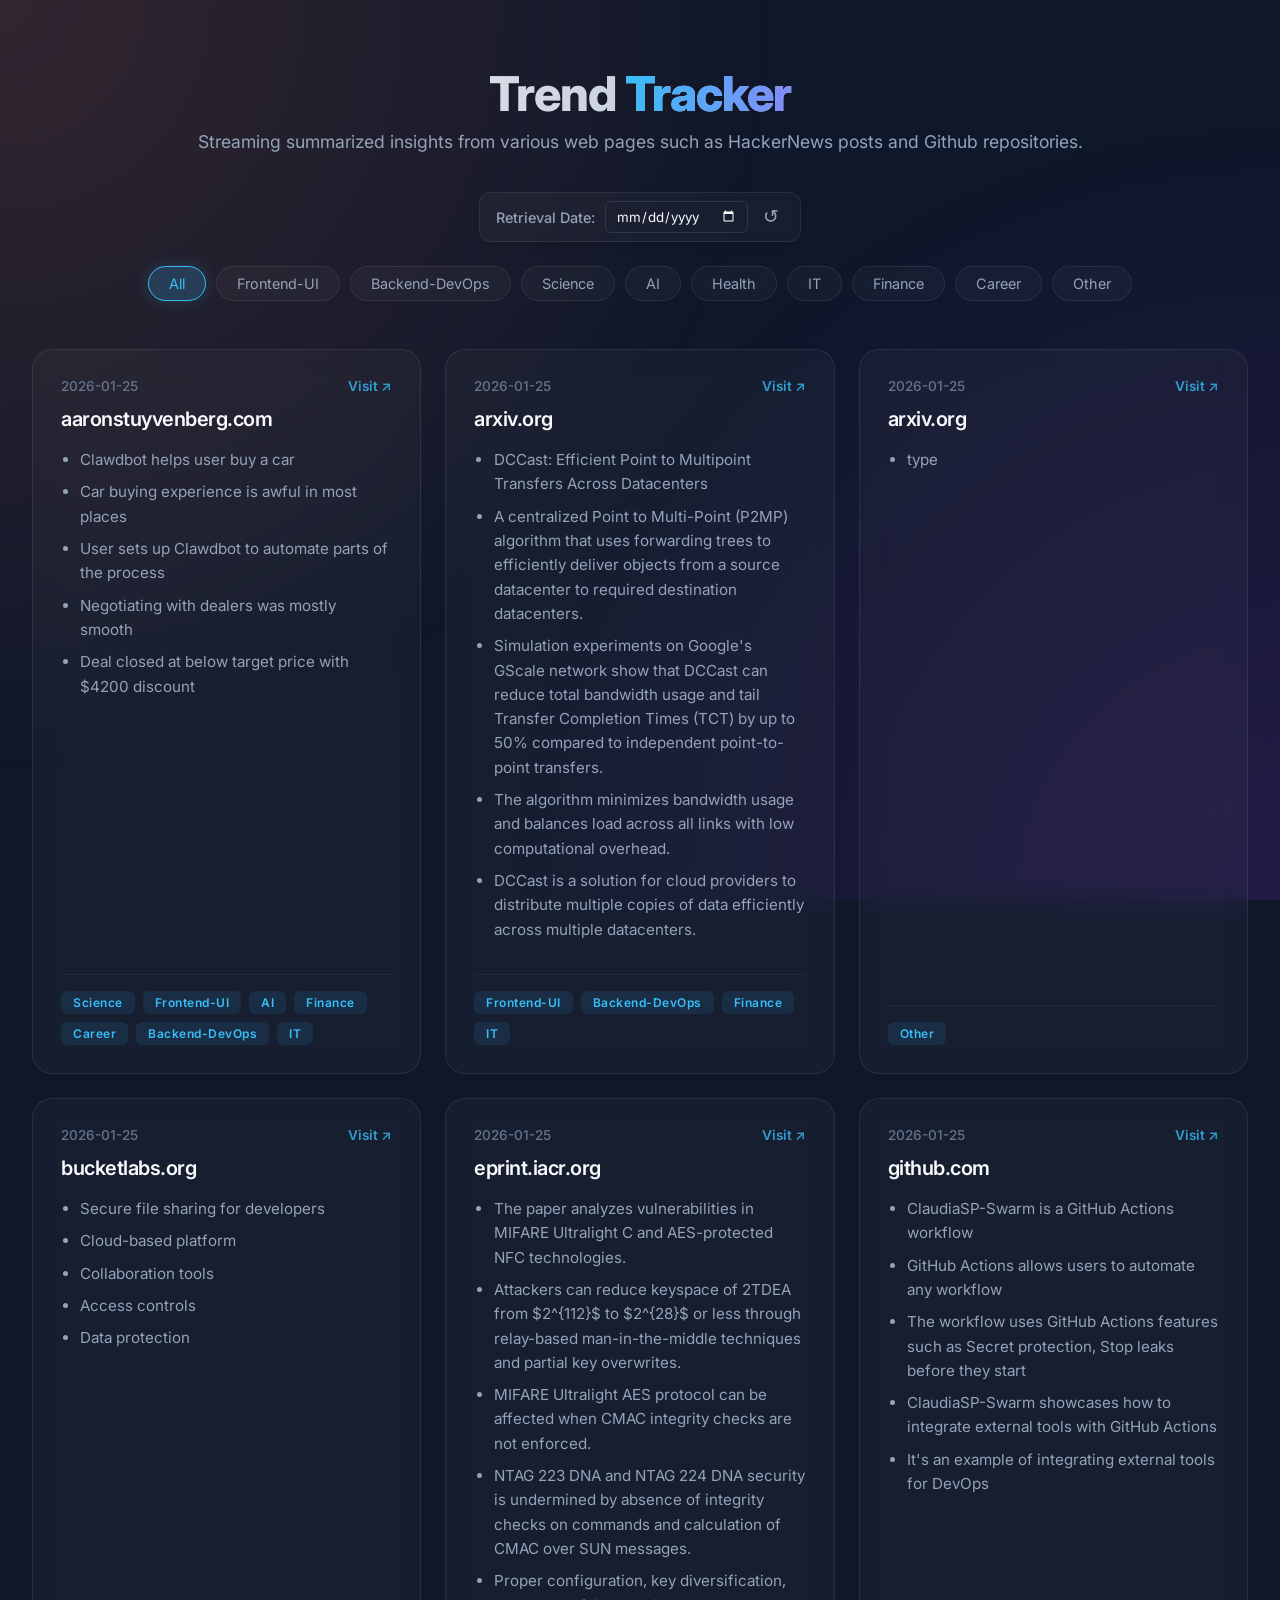
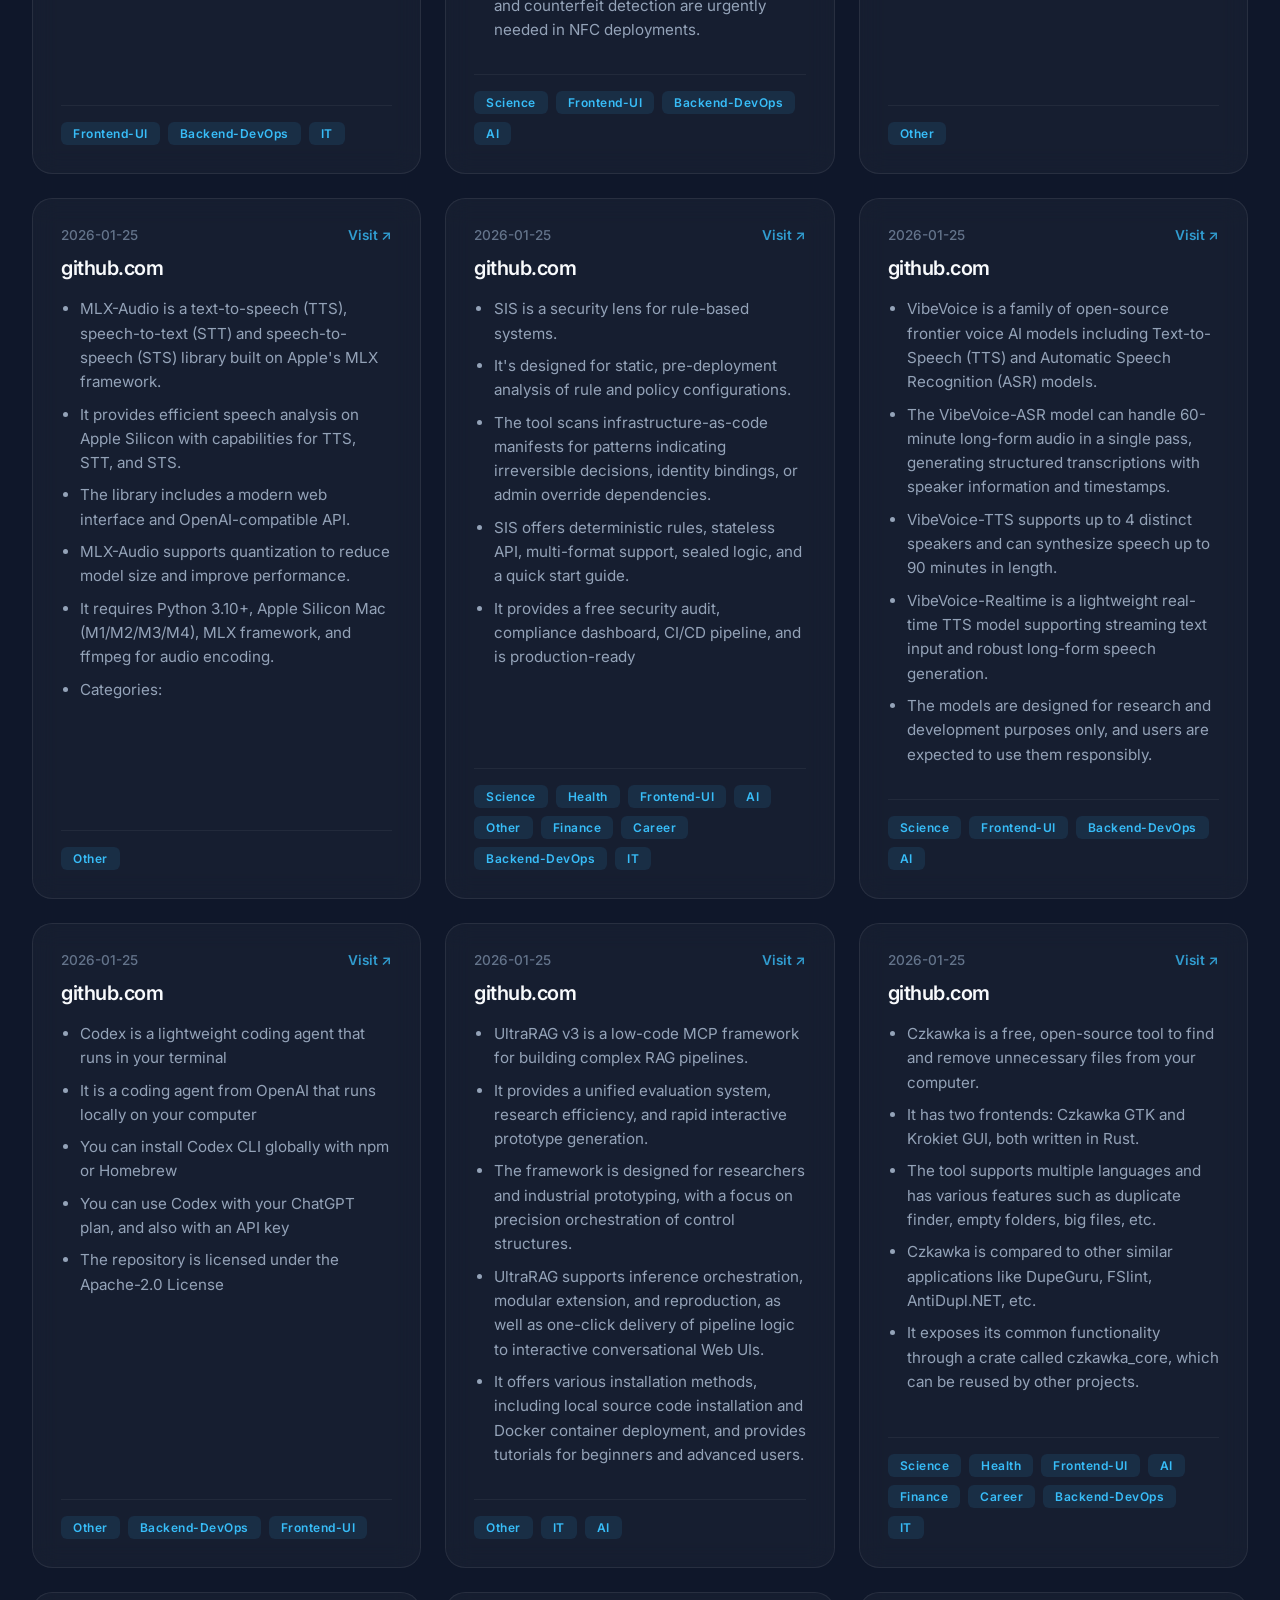
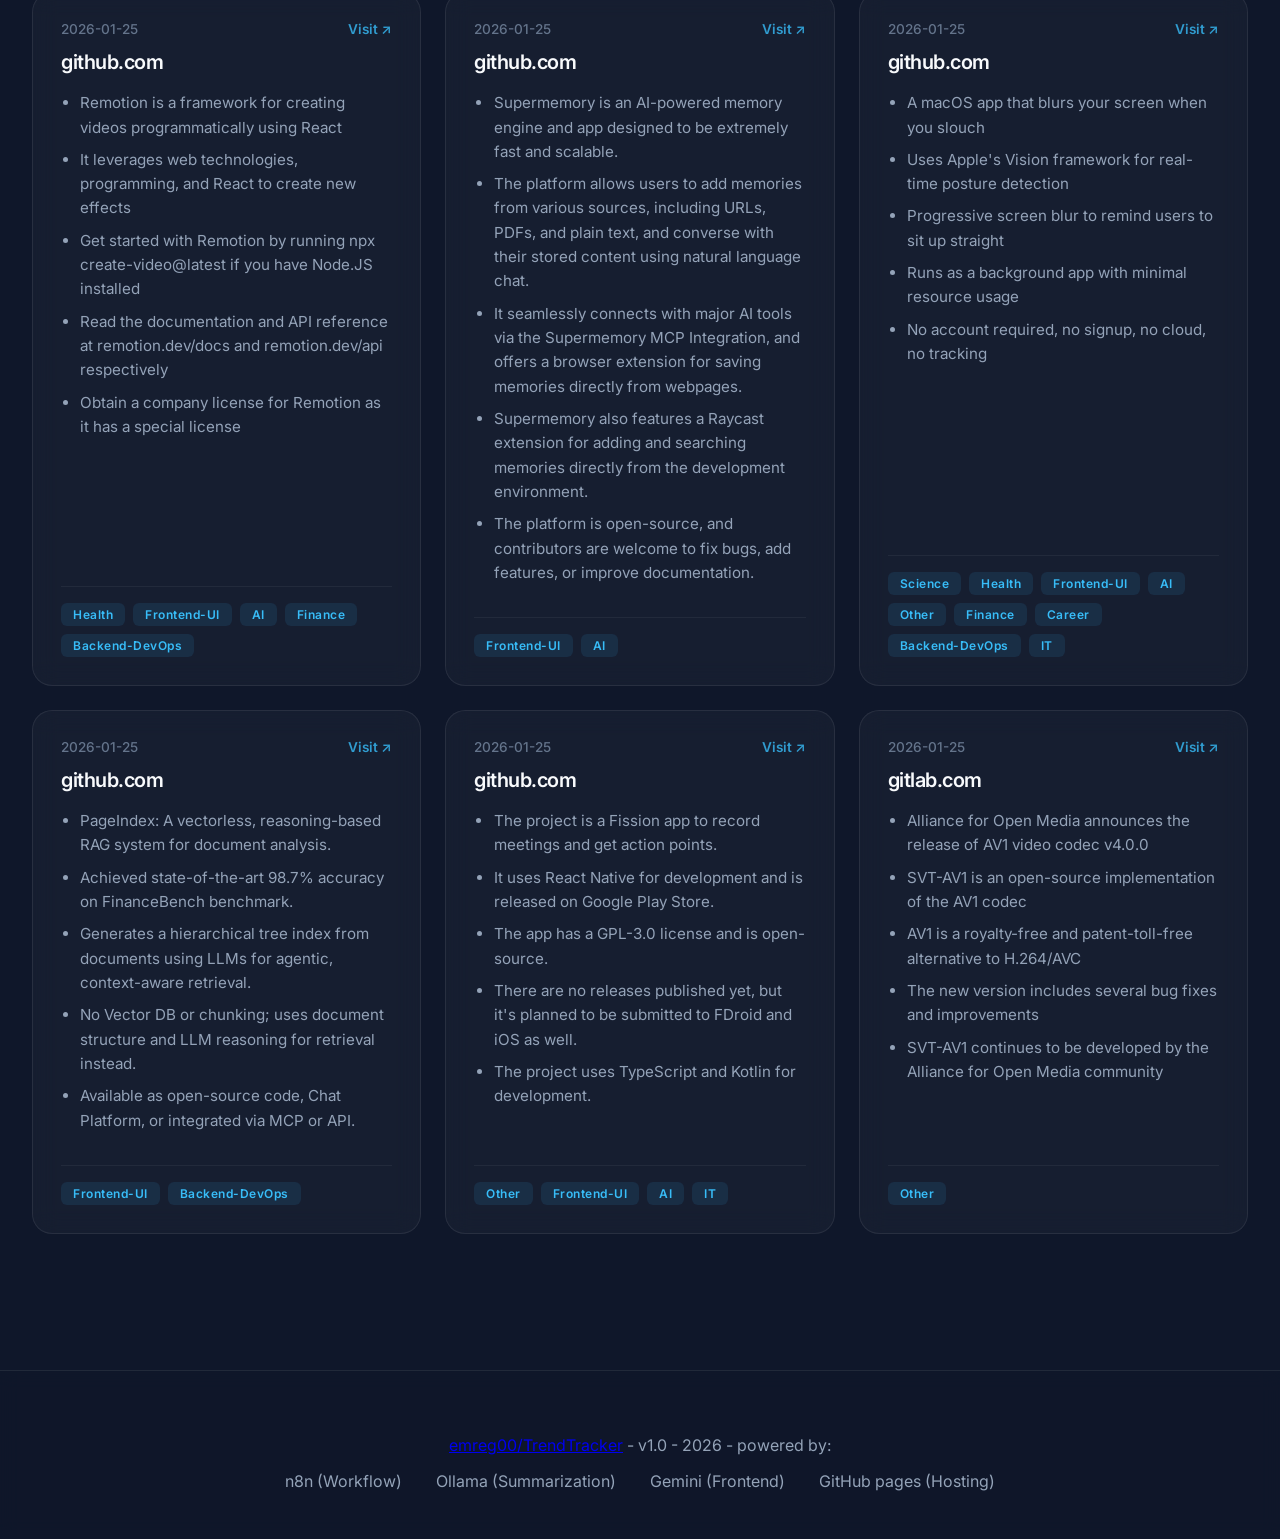
==== commit d55d6579: "Update content, scroll logic and footer" ====
--- a/index.html
+++ b/index.html
@@ -18,7 +18,7 @@
 
     <header>
         <h1>Trend <span> Tracker</span></h1>
-        <p>Streaming insights from various web pages such as HackerNews posts and Github repositories</p>
+        <p>Streaming summarized insights from various web pages such as HackerNews posts and Github repositories.</p>
         
         <!-- Controls Container -->
         <div class="controls-container">
@@ -55,10 +55,12 @@
             <!-- <p>&copy; 2026 Knowledge Stream.</p> -->
             <p><a href="https://github.com/emreg00/n8n-local">emreg00/TrendTracker</a> - v1.0 - 2026 - powered by:</p>
             <div class="footer-links">
-                <a href="https://n8n.io/">n8n</a>
-                <a href="https://ollama.com/">Ollama</a>
-                <a href="https://docs.github.com/en/pages/getting-started-with-github-pages/creating-a-github-pages-site">GitHub pages</a>
-                
+                <a href="https://n8n.io/">n8n (Workflow)</a>
+                <a href="https://ollama.com/">Ollama (Summarization)</a>
+            <!-- </div>
+            <div class="footer-links"> -->
+                <a href="https://aistudio.google.com/">Gemini (Frontend)</a>
+                <a href="https://docs.github.com/en/pages/getting-started-with-github-pages/creating-a-github-pages-site">GitHub pages (Hosting)</a>
             </div>
         </div>
     </footer>
